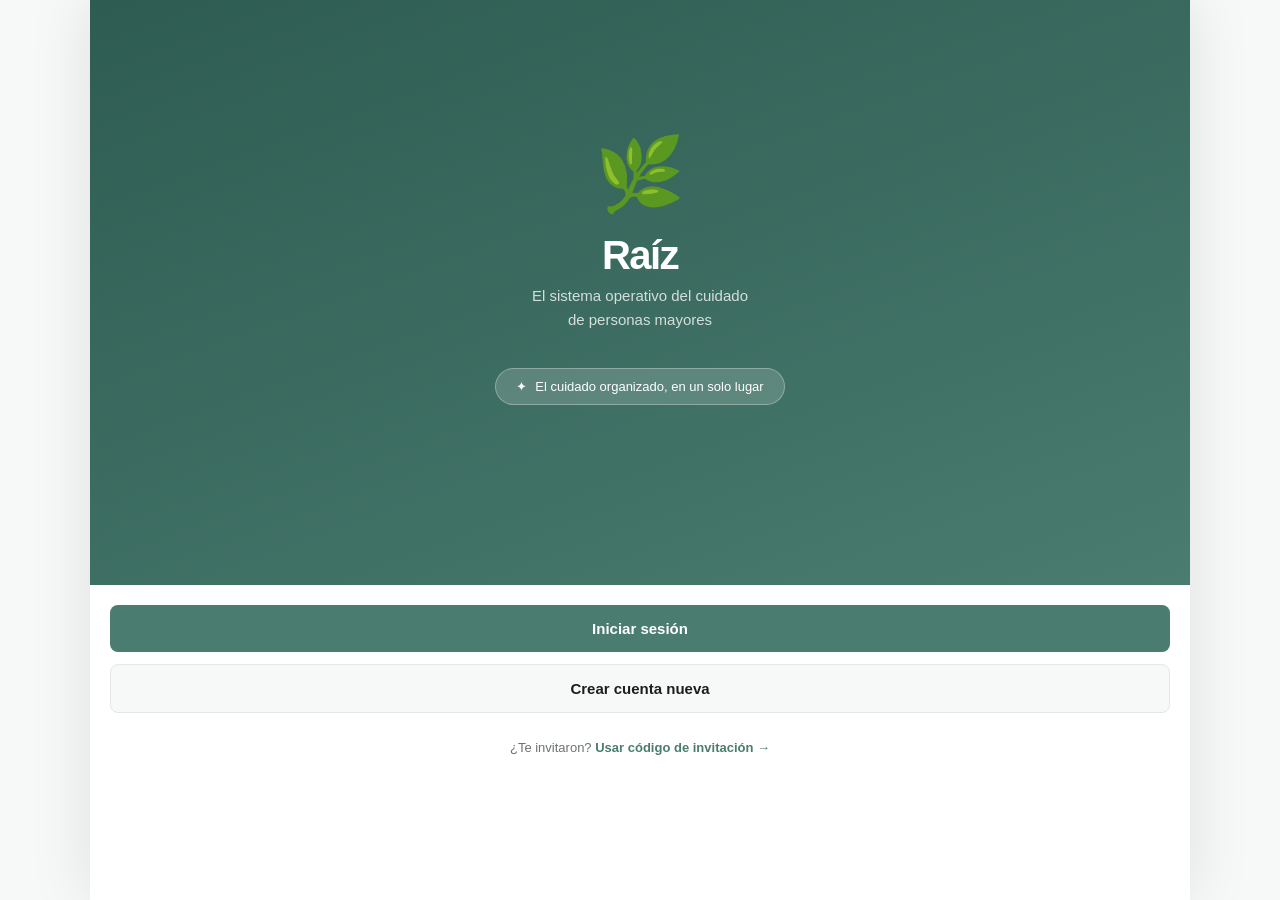
==== index.html @ 931164a5 "sacar paso intermedio inicio" ====
<!DOCTYPE html>
<html lang="es">
<head>
<meta charset="UTF-8">
<meta name="viewport" content="width=device-width, initial-scale=1, viewport-fit=cover">
<meta name="apple-mobile-web-app-capable" content="yes">
<meta name="theme-color" content="#2E5C52">
<title>Raíz · Cuidado familiar</title>
<link rel="stylesheet" href="css/styles.css">
<script type="module" src="js/firebase-config.js"></script>
</head>
<body>
<div class="app">

<!-- ════ SIDEBAR DESKTOP ════ -->
<nav class="sidebar" id="sidebar">
  <div class="sb-logo"><div class="sb-logo-ico">🌿</div><div class="sb-logo-name">Raíz</div></div>
  <div class="sb-switcher" onclick="abrirSwitcher()" id="sb-switcher" style="display:none">
    <div class="sb-sw-label">Cuidado activo</div>
    <div class="sb-sw-am">
      <div class="sb-sw-ava" id="sb-sw-ava">M</div>
      <div class="sb-sw-name" id="sb-sw-name">Marta · 74 años</div>
      <div style="font-size:12px;color:var(--sage)">⌄</div>
    </div>
  </div>
  <div class="sb-nav" id="sb-nav"></div>
  <div class="sb-foot">
    <div class="sb-user" onclick="navTo('s-perfil')">
      <div class="sb-user-ava" id="sb-ava" style="background:var(--sage)">V</div>
      <div><div class="sb-user-name" id="sb-user-name">—</div><div class="sb-user-rol" id="sb-user-rol">—</div></div>
    </div>
    <button class="sb-logout" onclick="cerrarSesion()">← Cerrar sesión</button>
  </div>
</nav>

<!-- ════ MAIN ════ -->
<div class="main">

<!-- ══════════════════════════════════════════
     MÓDULO 1 — AUTH
     ══════════════════════════════════════════ -->

<!-- Splash -->
<div class="screen active" id="s-splash">
  <!-- Layout fijo: zona verde ocupa lo disponible, botones siempre visibles abajo -->
  <div class="auth-splash" style="flex:1;min-height:0;">
    <div class="splash-logo">🌿</div>
    <div class="splash-name">Raíz</div>
    <div class="splash-tag">El sistema operativo del cuidado<br>de personas mayores</div>
    <div class="splash-pill"><span>✦</span> El cuidado organizado, en un solo lugar</div>
  </div>
  <div style="flex-shrink:0;padding:20px 20px 0;display:flex;flex-direction:column;gap:12px;background:var(--white);">
    <button class="btn btn-p" onclick="navTo('s-login')">Iniciar sesión</button>
    <button class="btn btn-s" onclick="navTo('s-registro-tipo')">Crear cuenta nueva</button>
  </div>
  <div style="flex-shrink:0;padding:12px 22px max(24px,env(safe-area-inset-bottom));text-align:center;background:var(--white);">
    <div style="font-size:13px;color:var(--ink3)">¿Te invitaron? <button style="background:none;border:none;padding:0;font:inherit;color:var(--sage);font-weight:600;cursor:pointer" onclick="navTo('s-ingresar-codigo')">Usar código de invitación →</button></div>
  </div>
</div>

<!-- Login -->
<div class="screen" id="s-login">
  <div class="auth-hdr">
    <button class="back-btn" onclick="navTo('s-splash')">‹ Volver</button>
    <div class="auth-title">Bienvenido/a de vuelta</div>
    <div class="auth-sub">Ingresa con tu email y contraseña</div>
  </div>
  <div class="scroll">
    <div style="padding:20px 22px;display:flex;flex-direction:column;gap:14px">
      <div class="field">
        <div class="flbl">Email</div>
        <input class="fin" id="login-email" type="email" placeholder="tu@email.com" inputmode="email" autocomplete="email">
        <div class="ferr" id="login-email-err">Email inválido</div>
      </div>
      <div class="field">
        <div class="flbl">Contraseña</div>
        <input class="fin" id="login-pass" type="password" placeholder="••••••••" autocomplete="current-password">
      </div>
      <div id="login-general-err" style="display:none;background:var(--red-lt);border:1px solid var(--red);border-radius:var(--rs);padding:12px 14px;font-size:13px;color:var(--red);font-weight:500;line-height:1.4;text-align:center"></div>
      <div id="login-ok" style="display:none;background:var(--sage-lt);border:1px solid var(--sage-md);border-radius:var(--rs);padding:12px 14px;font-size:13px;color:var(--sage);font-weight:600;text-align:center">✓ Sesión iniciada correctamente</div>
    </div>
    <div style="padding:0 22px 8px;display:flex;flex-direction:column;gap:10px;">
      <button class="btn btn-p" onclick="hacerLogin()"><div class="spinner" id="login-spinner"></div><span id="login-btn-txt">Iniciar sesión</span></button>
      <div style="text-align:center;font-size:13px;color:var(--ink3);padding:6px 0;">¿Primera vez? <span style="color:var(--sage);font-weight:600;cursor:pointer" onclick="navTo('s-registro-tipo')">Crear cuenta</span></div>
    </div>
    <div style="height:max(20px,env(safe-area-inset-bottom))"></div>
  </div>
</div>

<!-- Tipo de registro -->
<div class="screen" id="s-registro-tipo">
  <div class="auth-hdr">
    <button class="back-btn" onclick="navTo('s-splash')">‹ Volver</button>
    <div class="auth-title">¿Cómo quieres entrar?</div>
    <div class="auth-sub">El rol se define al registrarse y no puede cambiarse sin autorización.</div>
  </div>
  <div class="scroll" style="padding:16px 22px">
    <div class="rol-card sel" id="tipo-admin" onclick="selTipoRegistro('admin')">
      <div class="rol-ico">👩‍💼</div>
      <div style="flex:1"><div class="rol-name">Soy el administrador del cuidado</div><div class="rol-desc">Gestiono el día a día. Quiero crear una cuenta nueva para la persona que cuido.</div></div>
      <div class="rol-chk on" id="tipo-chk-admin">✓</div>
    </div>
    <div class="rol-card" id="tipo-invitado" onclick="selTipoRegistro('invitado')">
      <div class="rol-ico">👨‍👩‍👧</div>
      <div style="flex:1"><div class="rol-name">Me invitaron a un cuidado</div><div class="rol-desc">Soy familiar o cuidadora. Tengo un código de invitación.</div><div class="rol-lock">🔒 Requiere código del administrador</div></div>
      <div class="rol-chk" id="tipo-chk-invitado"></div>
    </div>
    <div class="ia" style="margin-top:8px"><div class="ia-ico">✦</div><div>El rol lo define quien invita, no quien se registra. Esto protege la privacidad y evita conflictos familiares.</div></div>
  </div>
  <div class="btns"><button class="btn btn-p" onclick="continuarRegistro()">Continuar →</button></div>
</div>

<!-- Registro admin -->
<div class="screen" id="s-registro-admin">
  <div class="auth-hdr">
    <button class="back-btn" onclick="navTo('s-registro-tipo')">‹ Volver</button>
    <div class="auth-title">Crear cuenta de administrador</div>
    <div class="auth-sub">Podrás invitar a familiares y cuidadoras después.</div>
  </div>
  <div class="scroll" style="padding:16px 22px">
    <div class="field"><div class="flbl">Tu nombre completo</div><input class="fin" id="reg-nombre" placeholder="Ej: Valentina Rodríguez" autocomplete="name"><div class="ferr" id="reg-nombre-err">Ingresa tu nombre</div></div>
    <div class="field"><div class="flbl">Email</div><input class="fin" id="reg-email" type="email" placeholder="tu@email.com" inputmode="email" autocomplete="email"><div class="ferr" id="reg-email-err">Email inválido</div></div>
    <div class="field"><div class="flbl">Contraseña</div><input class="fin" id="reg-pass" type="password" placeholder="Mínimo 6 caracteres" autocomplete="new-password" oninput="validarPass()"><div class="ferr" id="reg-pass-err">Mínimo 6 caracteres</div></div>
    <div class="field"><div class="flbl">Confirmar contraseña</div><input class="fin" id="reg-pass2" type="password" placeholder="Repite la contraseña" autocomplete="new-password" oninput="validarPass2()"><div class="ferr" id="reg-pass2-err">Las contraseñas no coinciden</div></div>
  </div>
  <div class="btns"><button class="btn btn-p" onclick="registrarAdmin()"><div class="spinner" id="reg-spinner"></div><span id="reg-btn-txt">Crear mi cuenta</span></button></div>
</div>

<!-- Ingresar código -->
<div class="screen" id="s-ingresar-codigo">
  <div class="auth-hdr">
    <button class="back-btn" onclick="navTo('s-registro-tipo')">‹ Volver</button>
    <div class="auth-title">Código de invitación</div>
    <div class="auth-sub">El administrador te envió un código de 6 dígitos.</div>
  </div>
  <div class="scroll" style="padding:20px 22px">
    <div style="text-align:center;padding:10px 0">
      <div style="font-size:13px;color:var(--ink3);margin-bottom:14px">Código de invitación</div>
      <div class="code-wrap" id="code-wrap" onclick="$('code-real').focus()">
        <div class="code-digit" id="cd0">-</div><div class="code-digit" id="cd1">-</div><div class="code-digit" id="cd2">-</div>
        <div class="code-digit" id="cd3">-</div><div class="code-digit" id="cd4">-</div><div class="code-digit" id="cd5">-</div>
      </div>
      <input class="code-input-real" id="code-real" type="text" inputmode="numeric" maxlength="6" oninput="actualizarCodigo(this.value)">
    </div>
    <div class="ferr" id="code-err" style="text-align:center;font-size:13px;padding:8px;background:var(--red-lt);border-radius:var(--rs)"></div>
    <div id="code-preview" style="display:none;background:var(--sage-lt);border:1px solid var(--sage-md);border-radius:var(--r);padding:14px;margin-top:14px">
      <div style="font-size:11px;font-weight:700;color:var(--sage);margin-bottom:6px">✦ Invitación encontrada</div>
      <div style="font-size:14px;font-weight:700;color:var(--ink)" id="preview-am">Cuidado de Marta</div>
      <div style="font-size:13px;color:var(--ink3);margin-top:3px">Tu rol: <span id="preview-rol" style="font-weight:700;color:var(--sage)"></span></div>
    </div>
    <div class="ia" style="margin-top:14px"><div class="ia-ico">✦</div><div>Si no tienes código, pídele al administrador que te invite desde el panel de gestión.</div></div>
  </div>
  <div class="btns"><button class="btn btn-p" id="codigo-btn" onclick="validarCodigo()" disabled style="opacity:.5"><div class="spinner" id="codigo-spinner"></div><span id="codigo-btn-txt">Verificar código</span></button></div>
</div>

<!-- Registro invitado -->
<div class="screen" id="s-registro-invitado">
  <div class="auth-hdr">
    <button class="back-btn" onclick="navTo('s-ingresar-codigo')">‹ Volver</button>
    <div class="auth-title">Crear tu cuenta</div>
    <div class="auth-sub" id="inv-reg-sub">Completa tus datos para acceder.</div>
  </div>
  <div class="scroll" style="padding:16px 22px">
    <div style="background:var(--surf);border:1px solid var(--line);border-radius:var(--rs);padding:12px 14px;margin-bottom:14px">
      <div style="font-size:11px;color:var(--ink3);margin-bottom:5px">Tu rol en este cuidado</div>
      <div id="inv-rol-badge" class="rol-badge-pill rb-familiar">👨 Familiar activo</div>
      <div style="font-size:11px;color:var(--ink3);margin-top:5px">Asignado por el administrador — no puede cambiarse.</div>
    </div>
    <div class="field"><div class="flbl">Tu nombre completo</div><input class="fin" id="inv-nombre" placeholder="Tu nombre" autocomplete="name"><div class="ferr" id="inv-nombre-err">Ingresa tu nombre</div></div>
    <div class="field"><div class="flbl">Email</div><input class="fin" id="inv-email" type="email" placeholder="tu@email.com" inputmode="email"><div class="ferr" id="inv-email-err">Email inválido</div></div>
    <div class="field"><div class="flbl">Contraseña</div><input class="fin" id="inv-pass" type="password" placeholder="Mínimo 6 caracteres"><div class="ferr" id="inv-pass-err">Mínimo 6 caracteres</div></div>
    <div class="field"><div class="flbl">Confirmar contraseña</div><input class="fin" id="inv-pass2" type="password" placeholder="Repite la contraseña"><div class="ferr" id="inv-pass2-err">Las contraseñas no coinciden</div></div>
  </div>
  <div class="btns"><button class="btn btn-p" onclick="registrarInvitado()"><div class="spinner" id="inv-spinner"></div><span id="inv-btn-txt">Crear mi cuenta y entrar</span></button></div>
</div>


<!-- ══════════════════════════════════════════
     MÓDULO 2 — SHELL + HOME
     ══════════════════════════════════════════ -->

<!-- Onboarding AM -->
<div class="screen" id="s-onb-am">
  <div class="onb-hero">
    <div class="oh-logo">🌿</div>
    <div class="oh-title" id="onb-am-saludo">Hola 👋</div>
    <div class="oh-sub">Cuéntanos sobre la persona que cuidas.</div>
  </div>
  <div class="scroll" style="padding:0 20px">
    <div style="height:16px"></div>
    <div class="prog"><div class="prog-track"><div class="prog-fill" style="width:33%"></div></div><div class="prog-meta"><span>Paso 1 de 3</span><span>Perfil de la persona cuidada</span></div></div>
    <div style="height:16px"></div>
    <div class="field"><div class="flbl">Nombre persona cuidada</div><input class="fin" id="onb-nombre" placeholder="Ej: Marta"></div>
    <div class="g2">
      <div class="field"><div class="flbl">Fecha de nacimiento</div><input class="fin" id="onb-fnac" type="date" placeholder="DD/MM/AAAA"></div>
      <div class="field"><div class="flbl">Relación</div><select class="fin" id="onb-relacion"><option>Mamá</option><option>Papá</option><option>Abuela</option><option>Abuelo</option><option>Otro familiar</option><option>Administrador/a del cuidado (no familiar)</option></select></div>
    </div>
    <div class="field"><div class="flbl">RUT</div><input class="fin" id="onb-rut" placeholder="Ej: 12.345.678-9" oninput="formatearRut(this)"><div class="fhint">Con puntos y guión</div></div>
    <div class="field"><div class="flbl">Tu mayor preocupación</div>
      <div class="chips" style="margin-top:6px">
        <div class="chip on" onclick="this.classList.toggle('on')">Medicamentos</div>
        <div class="chip" onclick="this.classList.toggle('on')">Alimentación</div>
        <div class="chip" onclick="this.classList.toggle('on')">Coordinación</div>
        <div class="chip" onclick="this.classList.toggle('on')">Gastos</div>
      </div>
    </div>
    <div class="ia"><div class="ia-ico">✦</div><div>Puedes agregar más personas cuidadas después desde el panel principal. Cada una tiene su propia bitácora, medicamentos y gastos.</div></div>
  </div>
  <div class="btns"><button class="btn btn-p" onclick="guardarOnbAM()">Continuar →</button></div>
</div>

<!-- Onboarding salud -->
<div class="screen" id="s-onb-salud">
  <div class="onb-hero">
    <div class="oh-logo">🏥</div>
    <div class="oh-title">Salud de <span id="onb-nombre-salud">la persona cuidada</span></div>
    <div class="oh-sub">Condiciones y equipo médico.</div>
  </div>
  <div class="scroll" style="padding:0 20px">
    <div style="height:16px"></div>
    <div class="prog"><div class="prog-track"><div class="prog-fill" style="width:66%"></div></div><div class="prog-meta"><span>Paso 2 de 3</span><span>Salud</span></div></div>
    <div style="height:16px"></div>
    <div class="field"><div class="flbl">Condiciones crónicas</div>
      <div class="chips" style="margin-top:6px">
        <div class="chip on" onclick="this.classList.toggle('on')">Hipertensión</div>
        <div class="chip on" onclick="this.classList.toggle('on')">Diabetes T2</div>
        <div class="chip" onclick="this.classList.toggle('on')">Hipotiroidismo</div>
        <div class="chip" onclick="this.classList.toggle('on')">Parkinson</div>
        <div class="chip" onclick="this.classList.toggle('on')">Demencia</div>
        <div class="chip" onclick="this.classList.toggle('on')">Osteoporosis</div>
        <div class="chip" onclick="this.classList.toggle('on')">Post-ACV</div>
        <div class="chip" onclick="this.classList.toggle('on')">Depresión</div>
      </div>
    </div>
    <div class="field"><div class="flbl">Médico de cabecera</div><input class="fin" id="onb-medico" placeholder="Ej: Dr. Hernán Muñoz"></div>

    <!-- Cuidadoras: lista dinámica 1 a N -->
    <div class="field">
      <div class="flbl">Cuidadoras del equipo</div>
      <div id="onb-cuidadoras-lista" style="display:flex;flex-direction:column;gap:8px;margin-bottom:8px">
        <!-- Se genera dinámicamente -->
      </div>
      <button onclick="onbAgregarCuidadora()" style="display:flex;align-items:center;gap:8px;background:var(--sage-lt);border:1.5px dashed var(--sage-md);border-radius:var(--rs);padding:11px 14px;font-size:13px;font-weight:600;color:var(--sage);cursor:pointer;font-family:inherit;width:100%">
        <span style="font-size:18px">＋</span> Agregar otra cuidadora
      </button>
      <div class="fhint" style="margin-top:6px">Puedes agregar una o varias. La primera es la cuidadora principal.</div>
    </div>

    <div class="ia"><div class="ia-ico">✦</div><div>La IA ajusta alertas de signos vitales según las condiciones registradas.</div></div>
  </div>
  <div class="btns">
    <button class="btn btn-p" onclick="guardarOnbSalud()">Continuar →</button>
    <button class="btn-g" onclick="navTo('s-onb-am')">← Volver</button>
  </div>
</div>

<!-- Activación -->
<div class="screen" id="s-activacion">
  <div class="act">
    <div class="act-ico">🌿</div>
    <div class="act-title">¡Todo listo!</div>
    <div class="act-sub">El cuidado de <strong id="act-nombre" style="color:#fff">esta persona</strong> ya está organizado en Raíz.</div>
    <div class="act-stats">
      <div><div class="as-n" id="act-meds">0</div><div class="as-l">Medicamentos</div></div>
      <div><div class="as-n" id="act-cond">0</div><div class="as-l">Condiciones</div></div>
      <div><div class="as-n" id="act-cuid">1</div><div class="as-l">Cuidadora</div></div>
    </div>
  </div>
  <div class="btns" style="background:var(--white)">
    <button class="btn btn-p" onclick="irAlHome()">Ir al panel →</button>
    <button class="btn btn-s" onclick="crearNuevoCuidado()">＋ Agregar otra persona cuidada</button>
  </div>
  <div style="padding:0 18px 20px">
    <div class="ia"><div class="ia-ico">✦</div><div><strong>Próximos pasos:</strong> Agrega los medicamentos en el módulo de Salud, registra la primera bitácora del día e invita a familiares desde el menú.</div></div>
  </div>
</div>

<!-- Home Admin -->
<div class="screen" id="s-home-admin">
  <div class="mob-hdr">
    <div><div class="mob-hdr-title" id="home-admin-saludo">Hola 👋</div><div class="mob-hdr-sub" id="home-admin-fecha"></div></div>
    <div><div id="home-admin-ava" onclick="navTo('s-perfil')" style="width:36px;height:36px;border-radius:50%;background:var(--sage);display:flex;align-items:center;justify-content:center;font-size:13px;font-weight:800;color:#fff;cursor:pointer"></div></div>
  </div>
  <div class="desk-hdr">
    <div><div class="dh-title" id="home-admin-saludo-d">Hola 👋</div><div class="dh-sub" id="home-admin-fecha-d"></div></div>
    <button style="background:var(--sage);color:#fff;border:none;border-radius:var(--rs);padding:10px 18px;font-size:13px;font-weight:700;cursor:pointer;font-family:inherit" onclick="navTo('s-bita-new')">+ Nueva bitácora</button>
  </div>
  <div class="scroll" id="home-admin-body"></div>
  <button class="fab" onclick="navTo('s-bita-new')">＋</button>
  <div class="tabbar">
    <div class="tab on" onclick="navTo('s-home-admin')"><div class="tab-ico">🏠</div>Inicio</div>
    <div class="tab" onclick="navTo('s-bita-list')"><div class="tab-ico">📋</div>Bitácora</div>
    <div class="tab" onclick="navTo('s-salud-hub')"><div class="tab-ico">💊</div>Salud<div class="tab-dot" id="tab-meds-dot"></div></div>
    <div class="tab" onclick="navTo('s-alim-hub')"><div class="tab-ico">🍽️</div>Alim.</div>
    <div class="tab" onclick="navTo('s-perfil')"><div class="tab-ico">⚙️</div>Perfil</div>
    <div class="tab" onclick="abrirMas()"><div class="tab-ico">⋯</div>Más</div>
  </div>
</div>

<!-- Home Familiar -->
<div class="screen" id="s-home-familiar">
  <div class="mob-hdr">
    <div><div class="mob-hdr-title" id="home-fam-saludo">Hola 👋</div><div class="mob-hdr-sub" id="home-fam-fecha"></div></div>
    <div><div id="home-fam-ava" onclick="navTo('s-perfil')" style="width:36px;height:36px;border-radius:50%;background:var(--blue);display:flex;align-items:center;justify-content:center;font-size:13px;font-weight:800;color:#fff;cursor:pointer"></div></div>
  </div>
  <div class="desk-hdr">
    <div><div class="dh-title" id="home-fam-saludo-d">Hola 👋</div><div class="dh-sub" id="home-fam-fecha-d"></div></div>
  </div>
  <div class="scroll" id="home-fam-body"></div>
  <div class="tabbar">
    <div class="tab on" onclick="irAlHome()"><div class="tab-ico">🏠</div>Inicio</div>
    <div class="tab" onclick="navTo('s-bita-new')"><div class="tab-ico">📋</div>Registrar</div>
    <div class="tab" onclick="navTo('s-agenda')"><div class="tab-ico">📅</div>Agenda</div>
    <div class="tab" onclick="navTo('s-gastos')"><div class="tab-ico">🧾</div>Gastos</div>
    <div class="tab" onclick="navTo('s-perfil')"><div class="tab-ico">⚙️</div>Perfil</div>
    <div class="tab" onclick="abrirMas()"><div class="tab-ico">⋯</div>Más</div>
  </div>
</div>

<!-- Home Observador -->
<div class="screen" id="s-home-observador">
  <div class="mob-hdr">
    <div><div class="mob-hdr-title" id="home-obs-saludo">Hola 👋</div><div class="mob-hdr-sub" id="home-obs-fecha"></div></div>
    <div><div id="home-obs-ava" onclick="navTo('s-perfil')" style="width:36px;height:36px;border-radius:50%;background:var(--purple);display:flex;align-items:center;justify-content:center;font-size:13px;font-weight:800;color:#fff;cursor:pointer"></div></div>
  </div>
  <div class="desk-hdr">
    <div><div class="dh-title" id="home-obs-saludo-d">Hola 👋</div><div class="dh-sub" id="home-obs-fecha-d"></div></div>
  </div>
  <div class="scroll" id="home-obs-body"></div>
  <div class="tabbar">
    <div class="tab on" onclick="irAlHome()"><div class="tab-ico">🏠</div>Inicio</div>
    <div class="tab" onclick="navTo('s-bita-list')"><div class="tab-ico">📋</div>Historial</div>
    <div class="tab" onclick="navTo('s-informe-hub')"><div class="tab-ico">📊</div>Informe</div>
    <div class="tab" onclick="navTo('s-perfil')"><div class="tab-ico">⚙️</div>Perfil</div>
    <div class="tab" onclick="abrirMas()"><div class="tab-ico">⋯</div>Más</div>
  </div>
</div>

<!-- Home Cuidadora -->
<div class="screen" id="s-home-cuidadora">
  <div class="mob-hdr">
    <div><div class="mob-hdr-title" id="home-cui-saludo">Hola 👋</div><div class="mob-hdr-sub" id="home-cui-fecha"></div></div>
    <div><div id="home-cui-ava" onclick="navTo('s-perfil')" style="width:36px;height:36px;border-radius:50%;background:var(--amber);display:flex;align-items:center;justify-content:center;font-size:13px;font-weight:800;color:#fff;cursor:pointer"></div></div>
  </div>
  <div class="desk-hdr">
    <div><div class="dh-title" id="home-cui-saludo-d">Hola 👋</div><div class="dh-sub" id="home-cui-fecha-d"></div></div>
    <button style="background:var(--sage);color:#fff;border:none;border-radius:var(--rs);padding:10px 18px;font-size:13px;font-weight:700;cursor:pointer;font-family:inherit" onclick="navTo('s-bita-new')">Registrar turno</button>
  </div>
  <div class="scroll" id="home-cui-body"></div>
  <div class="tabbar">
    <div class="tab on" onclick="irAlHome()"><div class="tab-ico">🏠</div>Inicio</div>
    <div class="tab" onclick="navTo('s-bita-new')"><div class="tab-ico">📋</div>Registrar</div>
    <div class="tab" onclick="navTo('s-salud-hub')"><div class="tab-ico">💊</div>Salud</div>
    <div class="tab" onclick="navTo('s-alim-hub')"><div class="tab-ico">🍽️</div>Alim.</div>
    <div class="tab" onclick="navTo('s-perfil')"><div class="tab-ico">⚙️</div>Perfil</div>
    <div class="tab" onclick="abrirMas()"><div class="tab-ico">⋯</div>Más</div>
  </div>
</div>

<!-- Perfil -->
<div class="screen" id="s-perfil">
  <div class="mob-hdr">
    <div><div class="mob-hdr-title">Perfil y ajustes</div></div>
    <div><button style="font-size:13px;color:var(--sage);font-weight:700;background:none;border:none;cursor:pointer;font-family:inherit" onclick="guardarPerfil()">Guardar</button></div>
  </div>
  <div class="desk-hdr">
    <div><div class="dh-title">Perfil y ajustes</div></div>
    <button style="background:var(--sage);color:#fff;border:none;border-radius:var(--rs);padding:10px 18px;font-size:13px;font-weight:700;cursor:pointer;font-family:inherit" onclick="guardarPerfil()">Guardar cambios</button>
  </div>
  <div class="scroll">
    <div class="pf-hero" id="perfil-hero"></div>
    <div id="perfil-am-section" style="display:none">
      <div class="slbl">Persona cuidada activa</div>
      <div style="padding:0 18px 14px;background:var(--white);border-top:1px solid var(--line);border-bottom:1px solid var(--line)">
        <div style="display:flex;flex-direction:column;gap:12px;padding-top:14px">
          <div class="field" style="margin:0"><div class="flbl">Nombre</div><input class="fin" id="pf-am-nombre" placeholder="Nombre de la persona cuidada"></div>
          <div class="g2">
            <div class="field" style="margin:0"><div class="flbl">Fecha de nacimiento</div><input class="fin" id="pf-am-fnac" type="date"></div>
            <div class="field" style="margin:0"><div class="flbl">Relación</div><select class="fin" id="pf-am-relacion"><option>Mamá</option><option>Papá</option><option>Abuela</option><option>Abuelo</option><option>Otro</option><option>Administrador/a del cuidado (no familiar)</option></select></div>
          </div>
          <div class="field" style="margin:0"><div class="flbl">RUT</div><input class="fin" id="pf-am-rut" placeholder="Ej: 12.345.678-9" oninput="formatearRut(this)"><div class="fhint">Con puntos y guión</div></div>
          <div class="field" style="margin:0"><div class="flbl">Cuidadora principal</div><input class="fin" id="pf-cuidadora" placeholder="Ej: Carmen Fuentes"></div>
          <div class="field" style="margin:0"><div class="flbl">Médico de cabecera</div><input class="fin" id="pf-medico" placeholder="Ej: Dr. Hernán Muñoz"></div>
          <div class="field" style="margin:0;margin-bottom:4px">
            <div class="flbl">Presupuesto mensual</div>
            <div style="display:flex;align-items:center;gap:8px"><span style="font-size:16px;font-weight:700;color:var(--ink3)">$</span><input class="fin" id="pf-presupuesto" type="number" inputmode="numeric" placeholder="150000" style="flex:1"></div>
          </div>
        </div>
      </div>

      <!-- Lista de todas las personas cuidadas -->
      <div class="slbl">Todas las personas cuidadas</div>
      <div id="pf-cuidados-lista" style="background:var(--white);border-top:1px solid var(--line);border-bottom:1px solid var(--line)">
        <!-- Se rellena dinámicamente -->
      </div>
      <div style="padding:12px 18px">
        <button onclick="crearNuevoCuidado()" style="display:flex;align-items:center;gap:8px;background:var(--sage-lt);border:1.5px dashed var(--sage-md);border-radius:var(--rs);padding:12px 16px;font-size:13px;font-weight:600;color:var(--sage);cursor:pointer;font-family:inherit;width:100%">
          <span style="font-size:18px">＋</span> Agregar otra persona cuidada
        </button>
      </div>
    </div>
    <div class="slbl">Cuenta</div>
    <div style="padding:0 18px 14px;display:flex;flex-direction:column;gap:8px">
      <button class="btn btn-s" onclick="irAlHome()">← Volver al panel</button>
      <button class="btn btn-danger" onclick="cerrarSesion()">Cerrar sesión</button>
    </div>
  </div>
  <div class="tabbar">
    <div class="tab" onclick="irAlHome()"><div class="tab-ico">🏠</div>Inicio</div>
    <div class="tab" onclick="navTo('s-bita-list')"><div class="tab-ico">📋</div>Bitácora</div>
    <div class="tab" onclick="navTo('s-salud-hub')"><div class="tab-ico">💊</div>Salud</div>
    <div class="tab on"><div class="tab-ico">⚙️</div>Perfil</div>
    <div class="tab" onclick="abrirMas()"><div class="tab-ico">⋯</div>Más</div>
  </div>
</div>

<!-- Pantallas placeholder (Bloque 2 y 3 las reemplazarán) -->
<div class="screen" id="s-bita-list">
  <!-- Header mobile -->
  <div class="mob-hdr">
    <div>
      <div class="mob-hdr-title">Bitácora</div>
      <div class="mob-hdr-sub" id="bita-list-sub">Historial de registros</div>
    </div>
    <div id="bita-list-hdr-action"></div>
  </div>
  <!-- Header desktop -->
  <div class="desk-hdr">
    <div>
      <div class="dh-title">Bitácora</div>
      <div class="dh-sub" id="bita-list-sub-d">Historial de registros</div>
    </div>
    <div id="bita-list-hdr-action-d"></div>
  </div>

  <!-- Filtros -->
  <div class="filter-bar">
    <div class="fpill on" onclick="setFiltro('todos',this)">Todos</div>
    <div class="fpill" onclick="setFiltro('hoy',this)">Hoy</div>
    <div class="fpill" onclick="setFiltro('semana',this)">Esta semana</div>
    <div class="fpill" onclick="setFiltro('mes',this)">Este mes</div>
  </div>

  <!-- Aviso solo lectura para familiar/observador -->
  <div id="bita-obs-notice" style="display:none">
    <div class="obs-notice">
      <span style="font-size:14px;flex-shrink:0">👁</span>
      <div id="bita-obs-txt">Solo puedes ver los registros. El administrador o la cuidadora crean los registros.</div>
    </div>
  </div>

  <!-- Lista de bitácoras -->
  <div class="scroll" id="bita-list-body">
    <div class="empty">
      <div class="empty-ico">📋</div>
      <div class="empty-title">Cargando...</div>
    </div>
  </div>

  <!-- FAB solo para Admin y Cuidadora -->
  <button class="fab" id="bita-fab" onclick="navTo('s-bita-new')" title="Nuevo registro">＋</button>

  <div class="tabbar">
    <div class="tab" onclick="irAlHome()"><div class="tab-ico">🏠</div>Inicio</div>
    <div class="tab on" data-screen="s-bita-list"><div class="tab-ico">📋</div>Bitácora</div>
    <div class="tab" onclick="navTo('s-salud-hub')"><div class="tab-ico">💊</div>Salud</div>
    <div class="tab" onclick="navTo('s-gastos')"><div class="tab-ico">🧾</div>Gastos</div>
    <div class="tab" onclick="navTo('s-perfil')"><div class="tab-ico">⚙️</div>Perfil</div>
    <div class="tab" onclick="abrirMas()"><div class="tab-ico">⋯</div>Más</div>
  </div>
</div>
<div class="screen" id="s-bita-new">
  <div class="mob-hdr">
    <div>
      <button class="back-btn" onclick="navTo('s-bita-list')">‹ Bitácora</button>
      <div class="mob-hdr-title" style="margin-top:4px" id="new-titulo">Nuevo registro</div>
      <div class="mob-hdr-sub" id="new-fecha-display"></div>
    </div>
    <div style="font-size:12px;color:var(--ink3)" id="new-hora-display"></div>
  </div>
  <div class="desk-hdr">
    <div>
      <div class="dh-title" id="new-titulo-d">Nuevo registro</div>
      <div class="dh-sub" id="new-fecha-display-d"></div>
    </div>
    <button class="back-btn" onclick="navTo('s-bita-list')">‹ Volver a Bitácora</button>
  </div>

  <div class="scroll">

    <!-- Quien registra: siempre según la sesión activa, no es seleccionable -->
    <div class="slbl">Quien registra</div>
    <div style="padding:0 18px 14px;font-size:14px;color:var(--ink2);font-weight:600" id="quien-display"></div>

    <!-- Signos vitales -->
    <div class="slbl">Signos vitales</div>
    <div style="background:var(--white);border-top:1px solid var(--line);border-bottom:1px solid var(--line)">
      <div class="vital-row">
        <div class="vital-ico">❤️</div>
        <div class="vital-lbl">Presión arterial</div>
        <input class="vital-inp" id="v-presion" placeholder="128/78"
               oninput="validarPresion(this)" onblur="validarPresion(this)">
        <div class="vital-unit">mmHg</div>
      </div>
      <div id="presion-msg" style="padding:0 18px 6px;display:none"><span class="fwarn show">⚠ Verifica el valor — formato esperado: 120/80</span></div>
      <div class="vital-row">
        <div class="vital-ico">🌡️</div>
        <div class="vital-lbl">Temperatura</div>
        <input class="vital-inp" id="v-temp" placeholder="36.5" type="number" step="0.1" inputmode="decimal"
               oninput="validarTemp(this)" onblur="validarTemp(this)">
        <div class="vital-unit">°C</div>
      </div>
      <div id="temp-msg" style="padding:0 18px 6px;display:none"><span class="fwarn show" id="temp-warn-txt"></span></div>
      <div class="vital-row" style="border:none">
        <div class="vital-ico">🫁</div>
        <div class="vital-lbl">Saturación O₂</div>
        <input class="vital-inp" id="v-sato" placeholder="96" type="number" inputmode="numeric"
               oninput="validarSato(this)" onblur="validarSato(this)">
        <div class="vital-unit">%</div>
      </div>
      <div id="sato-msg" style="padding:0 18px 6px;display:none"><span class="fwarn show" id="sato-warn-txt"></span></div>
    </div>

    <!-- Alimentación -->
    <div class="slbl">Alimentación del día</div>
    <div style="background:var(--white);border-top:1px solid var(--line);border-bottom:1px solid var(--line)">
      <div class="porcion-row">
        <div class="porcion-lbl">☀️ Desayuno</div>
        <div class="porcion-btns" id="pbs-desayuno">
          <button class="pb todo" onclick="selPorcion('desayuno','Todo',this)">Todo ✓</button>
          <button class="pb" onclick="selPorcion('desayuno','Mitad',this)">La mitad</button>
          <button class="pb" onclick="selPorcion('desayuno','Nada',this)">No comió</button>
        </div>
      </div>
      <div class="porcion-row">
        <div class="porcion-lbl">🌤 Almuerzo</div>
        <div class="porcion-btns" id="pbs-almuerzo">
          <button class="pb todo" onclick="selPorcion('almuerzo','Todo',this)">Todo ✓</button>
          <button class="pb" onclick="selPorcion('almuerzo','Mitad',this)">La mitad</button>
          <button class="pb" onclick="selPorcion('almuerzo','Nada',this)">No comió</button>
        </div>
      </div>
      <div class="porcion-row" style="border:none">
        <div class="porcion-lbl">🌙 Cena</div>
        <div class="porcion-btns" id="pbs-cena">
          <button class="pb" onclick="selPorcion('cena','Todo',this)">Todo ✓</button>
          <button class="pb" onclick="selPorcion('cena','Mitad',this)">La mitad</button>
          <button class="pb" onclick="selPorcion('cena','Nada',this)">No comió</button>
        </div>
      </div>
    </div>

    <!-- Checklist -->
    <div class="slbl">Otros controles</div>
    <div style="background:var(--white);border-top:1px solid var(--line);border-bottom:1px solid var(--line)">
      <div class="chk-item" onclick="togChk('bano')">
        <div class="chkbox" id="cb-bano"></div>
        <div class="chk-lbl" id="cl-bano">Fue al baño (deposición)</div>
      </div>
      <div class="chk-item" onclick="togChk('hidra')">
        <div class="chkbox" id="cb-hidra"></div>
        <div class="chk-lbl" id="cl-hidra">Buena hidratación (~1.5L agua)</div>
      </div>
      <div class="chk-item" onclick="togChk('activ')">
        <div class="chkbox" id="cb-activ"></div>
        <div class="chk-lbl" id="cl-activ">Realizó actividad física o kinesiología</div>
      </div>
      <div class="chk-item" style="border:none" onclick="togChk('visita')">
        <div class="chkbox" id="cb-visita"></div>
        <div class="chk-lbl" id="cl-visita">Recibió visita médica o familiar</div>
      </div>
    </div>

    <!-- Estado de ánimo -->
    <div class="slbl">Estado de ánimo</div>
    <div style="padding:0 18px 14px">
      <div class="animo-btns" id="animo-btns">
        <button class="ab on" onclick="selAnimo('Muy bien 😊',this)">Muy bien 😊</button>
        <button class="ab" onclick="selAnimo('Bien 🙂',this)">Bien 🙂</button>
        <button class="ab" onclick="selAnimo('Regular 😐',this)">Regular 😐</button>
        <button class="ab" onclick="selAnimo('Mal 😔',this)">Mal 😔</button>
      </div>
    </div>

    <!-- Nota libre -->
    <div class="slbl">Nota del día</div>
    <div style="padding:0 18px 14px">
      <textarea class="note-area" id="nota-libre"
        placeholder="¿Qué pasó hoy? Cualquier novedad, visita, cambio en el estado, conversación relevante..."></textarea>
      <div class="ia" style="margin-top:8px"><div class="ia-ico">✦</div><div>La IA usa esta nota para generar el resumen diario que se envía a la familia.</div></div>
    </div>

    <div style="height:16px"></div>
  </div>

  <div class="btns">
    <button class="btn btn-p" id="btn-guardar" onclick="guardarBitacora()">Guardar registro ✓</button>
    <button class="btn-g" onclick="navTo('s-bita-list')">Cancelar</button>
  </div>
</div>
<div class="screen" id="s-salud-hub">
  <div class="mob-hdr">
    <div>
      <div class="mob-hdr-title">Salud</div>
      <div class="mob-hdr-sub" id="salud-sub">Marta · 74 años</div>
    </div>
    <div id="salud-hdr-action"></div>
  </div>
  <div class="desk-hdr">
    <div><div class="dh-title">Salud</div><div class="dh-sub" id="salud-sub-d">Marta · 74 años</div></div>
    <div id="salud-hdr-action-d"></div>
  </div>

  <!-- Tabs del hub -->
  <div class="tab-hub" id="tab-hub">
    <div class="th on" onclick="setTab('meds',this)">💊 Medicamentos</div>
    <div class="th" onclick="setTab('ficha',this)">📋 Ficha clínica</div>
    <div class="th" onclick="setTab('docs',this)">📄 Documentos</div>
    <div class="th" onclick="setTab('historial',this)">📅 Historial</div>
  </div>

  <!-- Contenido del tab activo -->
  <div class="scroll" id="salud-content">
    <!-- Se rellena según el tab seleccionado -->
  </div>

  <!-- FAB contextual según tab -->
  <button class="fab" id="salud-fab" onclick="fabAction()" title="Agregar">＋</button>

  <div class="tabbar">
    <div class="tab" onclick="irAlHome()"><div class="tab-ico">🏠</div>Inicio</div>
    <div class="tab" onclick="navTo('s-bita-list')"><div class="tab-ico">📋</div>Bitácora</div>
    <div class="tab on"><div class="tab-ico">💊</div>Salud<div class="tab-dot" id="tab-salud-dot"></div></div>
    <div class="tab" onclick="navTo('s-gastos')"><div class="tab-ico">🧾</div>Gastos</div>
    <div class="tab" onclick="navTo('s-perfil')"><div class="tab-ico">⚙️</div>Perfil</div>
    <div class="tab" onclick="abrirMas()"><div class="tab-ico">⋯</div>Más</div>
  </div>
</div>
<div class="screen" id="s-gastos">
  <div class="mob-hdr">
    <div>
      <div class="mob-hdr-title">Gastos</div>
      <div class="mob-hdr-sub" id="gastos-sub">Registro mensual del cuidado</div>
    </div>
    <div id="gastos-hdr-action"></div>
  </div>
  <div class="desk-hdr">
    <div><div class="dh-title">Gastos</div><div class="dh-sub" id="gastos-sub-d">Registro mensual del cuidado</div></div>
    <div id="gastos-hdr-action-d"></div>
  </div>

  <div class="tab-hub">
    <div class="th on" onclick="setTabGastos('registro',this)">📝 Registro</div>
    <div class="th"    onclick="setTabGastos('presupuesto',this)">📊 Presupuesto</div>
    <div class="th"    onclick="setTabGastos('rendicion',this)">📋 Rendición</div>
  </div>

  <div class="scroll" id="gastos-content"></div>
  <button class="fab" id="gastos-fab" onclick="fabActionGastos()" style="display:none">＋</button>

  <div class="tabbar">
    <div class="tab" onclick="irAlHome()"><div class="tab-ico">🏠</div>Inicio</div>
    <div class="tab" onclick="navTo('s-bita-list')"><div class="tab-ico">📋</div>Bitácora</div>
    <div class="tab" onclick="navTo('s-salud-hub')"><div class="tab-ico">💊</div>Salud</div>
    <div class="tab on"><div class="tab-ico">🧾</div>Gastos</div>
    <div class="tab" onclick="navTo('s-perfil')"><div class="tab-ico">⚙️</div>Perfil</div>
    <div class="tab" onclick="abrirMas()"><div class="tab-ico">⋯</div>Más</div>
  </div>
</div>
<div class="screen" id="s-agenda">
  <div class="mob-hdr">
    <div>
      <div class="mob-hdr-title">Agenda</div>
      <div class="mob-hdr-sub" id="agenda-sub">Citas y eventos del cuidado</div>
    </div>
    <div id="agenda-hdr-action"></div>
  </div>
  <div class="desk-hdr">
    <div><div class="dh-title">Agenda</div><div class="dh-sub" id="agenda-sub-d">Citas y eventos del cuidado</div></div>
    <div id="agenda-hdr-action-d"></div>
  </div>

  <!-- Todo el contenido (calendario + eventos) es una sola columna scrolleable -->
  <div class="scroll">
    <!-- Navegación del mes -->
    <div class="cal-nav" id="cal-nav">
      <button class="cal-arrow" onclick="cambiarMes(-1)">‹</button>
      <div class="cal-mes" id="cal-mes-label">Junio 2025</div>
      <button class="cal-arrow" onclick="cambiarMes(1)">›</button>
    </div>

    <!-- Grid del mes -->
    <div class="cal-grid" id="cal-grid"></div>

    <!-- Línea divisoria -->
    <div style="height:1px;background:var(--line)"></div>

    <!-- Header del día seleccionado -->
    <div class="dia-sel-header" id="dia-sel-header">
      <div class="dsh-txt" id="dia-sel-txt">Selecciona un día</div>
      <button class="dsh-action" id="dia-sel-btn" onclick="abrirSheetEvento()" style="display:none">+ Agregar</button>
    </div>

    <!-- Alertas de próximas citas -->
    <div id="alertas-wrap"></div>

    <!-- Eventos del día o próximos -->
    <div id="eventos-body">
      <div class="empty" style="padding:28px">
        <div class="empty-ico" style="font-size:36px">📅</div>
        <div class="empty-txt">Selecciona un día en el calendario para ver sus eventos</div>
      </div>
    </div>
    <div style="height:80px"></div>
  </div>

  <button class="fab" id="agenda-fab" onclick="abrirSheetEvento()" title="Nuevo evento">＋</button>

  <div class="tabbar">
    <div class="tab" onclick="irAlHome()"><div class="tab-ico">🏠</div>Inicio</div>
    <div class="tab" onclick="navTo('s-bita-list')"><div class="tab-ico">📋</div>Bitácora</div>
    <div class="tab" onclick="navTo('s-salud-hub')"><div class="tab-ico">💊</div>Salud</div>
    <div class="tab on"><div class="tab-ico">📅</div>Agenda</div>
    <div class="tab" onclick="navTo('s-perfil')"><div class="tab-ico">⚙️</div>Perfil</div>
    <div class="tab" onclick="abrirMas()"><div class="tab-ico">⋯</div>Más</div>
  </div>
</div>
<div class="screen" id="s-invitaciones">
  <div class="mob-hdr">
    <div>
      <div class="mob-hdr-title">Invitar personas</div>
      <div class="mob-hdr-sub" id="inv-sub">Gestiona quién tiene acceso</div>
    </div>
    <button class="hdr-action" id="inv-hdr-btn" onclick="abrirSheetInvitacion()">+ Invitar</button>
  </div>
  <div class="desk-hdr">
    <div><div class="dh-title">Invitar personas</div><div class="dh-sub" id="inv-sub-d">Gestiona el acceso al cuidado</div></div>
    <button style="background:var(--sage);color:#fff;border:none;border-radius:var(--rs);padding:10px 18px;font-size:13px;font-weight:700;cursor:pointer;font-family:inherit" onclick="abrirSheetInvitacion()">+ Invitar persona</button>
  </div>

  <div class="scroll">
    <!-- Sección: Personas con acceso activo -->
    <div class="slbl" style="margin-top:14px">Personas con acceso</div>
    <div id="inv-accesos-lista"></div>

    <!-- Sección: Invitaciones pendientes -->
    <div class="slbl" id="inv-pendientes-label">Invitaciones pendientes</div>
    <div id="inv-pendientes-lista"></div>

    <!-- Info sobre roles -->
    <div class="ia" style="margin:14px 16px">
      <div class="ia-ico">💡</div>
      <div>
        <div style="font-weight:700;margin-bottom:4px">Tipos de acceso</div>
        <div style="margin-bottom:3px"><strong>Familiar activo</strong> — Ve todo y puede registrar bitácoras y gastos</div>
        <div style="margin-bottom:3px"><strong>Cuidadora</strong> — Registra turnos y confirma medicamentos</div>
        <div><strong>Observador</strong> — Solo lectura del estado general, sin poder editar</div>
      </div>
    </div>
    <div style="height:80px"></div>
  </div>

  <div class="tabbar">
    <div class="tab" onclick="irAlHome()"><div class="tab-ico">🏠</div>Inicio</div>
    <div class="tab" onclick="navTo('s-bita-list')"><div class="tab-ico">📋</div>Bitácora</div>
    <div class="tab" onclick="navTo('s-salud-hub')"><div class="tab-ico">💊</div>Salud</div>
    <div class="tab on"><div class="tab-ico">👥</div>Personas</div>
    <div class="tab" onclick="navTo('s-perfil')"><div class="tab-ico">⚙️</div>Perfil</div>
    <div class="tab" onclick="abrirMas()"><div class="tab-ico">⋯</div>Más</div>
  </div>
</div>

<div class="screen" id="s-ocr-receta">
  <div class="mob-hdr">
    <div>
      <button class="back-btn" onclick="navTo('s-salud-hub')">‹ Salud</button>
      <div class="mob-hdr-title" style="margin-top:4px">Cargar receta médica</div>
      <div class="mob-hdr-sub">La IA detecta los medicamentos automáticamente</div>
    </div>
  </div>
  <div class="desk-hdr">
    <div><div class="dh-title">Cargar receta médica</div><div class="dh-sub">La IA detecta los medicamentos automáticamente</div></div>
    <button class="back-btn" onclick="navTo('s-salud-hub')">‹ Volver</button>
  </div>

  <div class="scroll" style="padding:14px 18px">
    <div class="ia" style="margin-bottom:14px"><div class="ia-ico">✦</div><div>Fotografía la receta de tu médico — manuscrita o impresa. La IA extrae los medicamentos, dosis y frecuencia. Tú confirmas antes de agregar.</div></div>

    <!-- Zona de carga de imagen -->
    <div id="ocr-zona" class="ocr-zone" onclick="document.getElementById('ocr-file-input').click()">
      <div class="ocr-ico">📷</div>
      <div class="ocr-lbl">Tocar para fotografiar o subir imagen</div>
      <div class="ocr-sub">JPG, PNG · La receta puede ser manuscrita o impresa</div>
    </div>
    <input type="file" id="ocr-file-input" accept="image/*,application/pdf" style="display:none" onchange="procesarRecetaOCR(this)">

    <!-- Preview de imagen -->
    <div class="ocr-preview" id="ocr-preview" style="display:none">
      <img id="ocr-img" src="" alt="Receta cargada">
    </div>

    <!-- Spinner de procesamiento -->
    <div class="spinner-wrap" id="ocr-spinner" style="display:none">
      <div class="spinner"></div>
      <div>La IA está leyendo la receta...</div>
    </div>

    <!-- Resultado OCR -->
    <div id="ocr-resultado" style="display:none">
      <div class="ocr-result" id="ocr-meds-lista"></div>
      <div style="display:flex;gap:10px;margin-top:12px">
        <button class="btn btn-p" style="flex:2" onclick="agregarMedsOCR()">Agregar medicamentos seleccionados ✓</button>
        <button class="btn btn-s" style="flex:1" onclick="resetOCR()">Nueva foto</button>
      </div>
    </div>

    <!-- Cómo funciona -->
    <div id="ocr-info" style="margin-top:16px">
      <div class="slbl" style="padding:0 0 8px">¿Cómo funciona?</div>
      <div style="background:var(--surf);border-radius:var(--rs);padding:14px;display:flex;flex-direction:column;gap:10px">
        <div style="display:flex;gap:10px;font-size:13px;color:var(--ink2)"><span style="font-size:16px">📷</span><span>Fotografías la receta de tu médico</span></div>
        <div style="display:flex;gap:10px;font-size:13px;color:var(--ink2)"><span style="font-size:16px">✦</span><span>La IA lee el nombre del medicamento, dosis y frecuencia</span></div>
        <div style="display:flex;gap:10px;font-size:13px;color:var(--ink2)"><span style="font-size:16px">✓</span><span>Tú revisas y confirmas antes de agregar a la lista</span></div>
        <div style="display:flex;gap:10px;font-size:13px;color:var(--ink2)"><span style="font-size:16px">💊</span><span>Los meds quedan disponibles para el checklist diario</span></div>
      </div>
    </div>
  </div>
</div>
<div class="screen" id="s-ficha-editar">
  <div class="mob-hdr">
    <div>
      <button class="back-btn" onclick="navTo('s-salud-hub')">‹ Salud</button>
      <div class="mob-hdr-title" style="margin-top:4px">Editar ficha clínica</div>
    </div>
    <button class="hdr-action" onclick="guardarFicha()">Guardar</button>
  </div>
  <div class="desk-hdr">
    <div><div class="dh-title">Editar ficha clínica</div></div>
    <div style="display:flex;gap:10px">
      <button class="back-btn" onclick="navTo('s-salud-hub')">‹ Volver</button>
      <button style="background:var(--sage);color:#fff;border:none;border-radius:var(--rs);padding:10px 18px;font-size:13px;font-weight:700;cursor:pointer;font-family:inherit" onclick="guardarFicha()">Guardar cambios</button>
    </div>
  </div>

  <div class="scroll" style="padding:0 18px">
    <div style="height:14px"></div>
    <div class="field">
      <div class="flbl">Médico de cabecera</div>
      <input class="fin" id="ficha-medico" placeholder="Ej: Dr. Hernán Muñoz">
    </div>
    <div class="field">
      <div class="flbl">Especialidades / otros médicos</div>
      <input class="fin" id="ficha-especialistas" placeholder="Ej: Dr. Alvarado (Neurología), Dra. Vega (Cardiología)">
    </div>
    <div class="slbl" style="padding:8px 0 8px">Condiciones crónicas</div>
    <div class="chips" id="ficha-condiciones-chips" style="margin-bottom:14px">
      <div class="chip" onclick="this.classList.toggle('on')">Hipertensión</div>
      <div class="chip" onclick="this.classList.toggle('on')">Diabetes T2</div>
      <div class="chip" onclick="this.classList.toggle('on')">Hipotiroidismo</div>
      <div class="chip" onclick="this.classList.toggle('on')">Parkinson</div>
      <div class="chip" onclick="this.classList.toggle('on')">Demencia</div>
      <div class="chip" onclick="this.classList.toggle('on')">Osteoporosis</div>
      <div class="chip" onclick="this.classList.toggle('on')">Post-ACV</div>
      <div class="chip" onclick="this.classList.toggle('on')">EPOC</div>
      <div class="chip" onclick="this.classList.toggle('on')">Depresión</div>
      <div class="chip" onclick="this.classList.toggle('on')">Insuficiencia cardíaca</div>
    </div>
    <div class="field">
      <div class="flbl">Alergias (separadas por coma)</div>
      <input class="fin" id="ficha-alergias" placeholder="Ej: Mariscos, penicilina">
    </div>
    <div class="field">
      <div class="flbl">Restricciones alimentarias (separadas por coma)</div>
      <input class="fin" id="ficha-restricciones" placeholder="Ej: Sin sal, sin azúcar, alimentos blandos">
    </div>
    <div class="field">
      <div class="flbl">Grupo sanguíneo</div>
      <select class="fin" id="ficha-sangre">
        <option value="">No especificado</option>
        <option>A+</option><option>A-</option><option>B+</option><option>B-</option>
        <option>AB+</option><option>AB-</option><option>O+</option><option>O-</option>
      </select>
    </div>
    <div class="field">
      <div class="flbl">Notas médicas adicionales</div>
      <textarea class="fin" id="ficha-notas" style="min-height:80px;resize:none" placeholder="Observaciones generales del médico, instrucciones especiales..."></textarea>
    </div>
    <div style="height:16px"></div>
  </div>
</div>
<div class="screen" id="s-alim-hub">
  <div class="mob-hdr">
    <div>
      <div class="mob-hdr-title">Alimentación</div>
      <div class="mob-hdr-sub" id="alim-sub">Plan y registro diario</div>
    </div>
    <div id="alim-hdr-action"></div>
  </div>
  <div class="desk-hdr">
    <div><div class="dh-title">Alimentación</div><div class="dh-sub" id="alim-sub-d">Plan y registro diario</div></div>
    <div id="alim-hdr-action-d"></div>
  </div>

  <div class="tab-hub">
    <div class="th on"  onclick="setTabAlim('plan',this)">📅 Plan semanal</div>
    <div class="th"     onclick="setTabAlim('restricciones',this)">🚫 Restricciones</div>
    <div class="th"     onclick="setTabAlim('diario',this)">📝 Registro del día</div>
    <div class="th"     onclick="setTabAlim('compras',this)">🛒 Lista de compras</div>
  </div>

  <div class="scroll" id="alim-content"></div>
  <button class="fab" id="alim-fab" onclick="fabActionAlim()" style="display:none">＋</button>

  <div class="tabbar">
    <div class="tab" onclick="irAlHome()"><div class="tab-ico">🏠</div>Inicio</div>
    <div class="tab" onclick="navTo('s-bita-list')"><div class="tab-ico">📋</div>Bitácora</div>
    <div class="tab" onclick="navTo('s-salud-hub')"><div class="tab-ico">💊</div>Salud</div>
    <div class="tab on"><div class="tab-ico">🍽️</div>Comida</div>
    <div class="tab" onclick="navTo('s-perfil')"><div class="tab-ico">⚙️</div>Perfil</div>
    <div class="tab" onclick="abrirMas()"><div class="tab-ico">⋯</div>Más</div>
  </div>
</div>

<div class="screen" id="s-bita-detalle">
  <div class="mob-hdr">
    <div>
      <button class="back-btn" onclick="navTo('s-bita-list')">‹ Bitácora</button>
      <div class="mob-hdr-title" style="margin-top:4px" id="detalle-titulo">Registro del día</div>
      <div class="mob-hdr-sub" id="detalle-sub"></div>
    </div>
    <div id="detalle-acciones-hdr"></div>
  </div>
  <div class="desk-hdr">
    <div>
      <div class="dh-title" id="detalle-titulo-d">Registro del día</div>
      <div class="dh-sub" id="detalle-sub-d"></div>
    </div>
    <button class="back-btn" onclick="navTo('s-bita-list')">‹ Volver</button>
  </div>

  <div class="scroll" id="detalle-body">
    <!-- Se rellena dinámicamente -->
  </div>

  <div class="btns" id="detalle-btns-wrap">
    <!-- Se rellena según rol -->
  </div>
</div>

<div class="screen" id="s-resumen-ia">
  <div class="mob-hdr">
    <div>
      <button class="back-btn" onclick="navTo('s-bita-list')">‹ Bitácora</button>
      <div class="mob-hdr-title" style="margin-top:4px">Resumen del día</div>
      <div class="mob-hdr-sub" id="resumen-fecha-display"></div>
    </div>
    <div style="font-size:12px;color:var(--ink3)" id="resumen-hora-display"></div>
  </div>
  <div class="desk-hdr">
    <div>
      <div class="dh-title">Resumen generado por IA</div>
      <div class="dh-sub" id="resumen-fecha-display-d"></div>
    </div>
    <button class="back-btn" onclick="navTo('s-bita-list')">‹ Bitácora</button>
  </div>

  <div class="scroll">
    <div style="padding:14px 16px 0">
      <div class="ia"><div class="ia-ico">✦</div><div><strong>Generado automáticamente</strong> con los datos que registraste. Puedes enviarlo tal como está o adaptarlo antes.</div></div>
    </div>

    <!-- Box de resumen IA -->
    <div class="resumen-ia-box">
      <div class="ria-header"><span>✦</span> Raíz · Resumen del día</div>
      <div class="ria-text" id="ria-texto">Generando...</div>
      <div class="ria-actions">
        <button class="ria-btn ria-btn-wa" onclick="enviarWhatsApp()">💬 Enviar por WhatsApp</button>
        <button class="ria-btn ria-btn-copy" onclick="copiarResumen()">📋 Copiar texto</button>
      </div>
    </div>

    <!-- Datos registrados en este registro -->
    <div class="slbl">Datos del registro guardado</div>
    <div class="reg-tabla" id="resumen-datos-tabla">
      <!-- Se rellena dinámicamente -->
    </div>

    <div style="height:20px"></div>
  </div>

  <div class="btns">
    <button class="btn btn-s" onclick="irAlHome()">Ir al inicio</button>
  </div>

  <div class="tabbar">
    <div class="tab" onclick="irAlHome()"><div class="tab-ico">🏠</div>Inicio</div>
    <div class="tab on"><div class="tab-ico">📋</div>Bitácora</div>
    <div class="tab" onclick="navTo('s-salud-hub')"><div class="tab-ico">💊</div>Salud</div>
    <div class="tab" onclick="navTo('s-gastos')"><div class="tab-ico">🧾</div>Gastos</div>
    <div class="tab" onclick="navTo('s-perfil')"><div class="tab-ico">⚙️</div>Perfil</div>
    <div class="tab" onclick="abrirMas()"><div class="tab-ico">⋯</div>Más</div>
  </div>
</div>

<!-- M6 — EQUIPO -->

<div class="screen" id="s-equipo-hub">
  <div class="mob-hdr">
    <div>
      <div class="mob-hdr-title">Equipo de cuidado</div>
      <div class="mob-hdr-sub" id="equipo-sub">Personas que la cuidan</div>
    </div>
    <div id="equipo-hdr-action"></div>
  </div>
  <div class="desk-hdr">
    <div><div class="dh-title">Equipo de cuidado</div><div class="dh-sub" id="equipo-sub-d">Personas que la cuidan</div></div>
    <div id="equipo-hdr-action-d"></div>
  </div>

  <div class="tab-hub">
    <div class="th on"  onclick="setTabEquip('cuidadoras',this)">🧑‍⚕️ Cuidadoras</div>
    <div class="th"     onclick="setTabEquip('especialistas',this)">👨‍⚕️ Especialistas</div>
    <div class="th"     onclick="setTabEquip('turnos',this)">📅 Calendario de turnos</div>
  </div>

  <div class="scroll" id="equipo-content"></div>
  <button class="fab" id="equipo-fab" onclick="fabActionEquip()" style="display:none">＋</button>

  <div class="tabbar">
    <div class="tab" onclick="irAlHome()"><div class="tab-ico">🏠</div>Inicio</div>
    <div class="tab" onclick="navTo('s-bita-list')"><div class="tab-ico">📋</div>Bitácora</div>
    <div class="tab" onclick="navTo('s-salud-hub')"><div class="tab-ico">💊</div>Salud</div>
    <div class="tab on"><div class="tab-ico">👥</div>Equipo</div>
    <div class="tab" onclick="navTo('s-perfil')"><div class="tab-ico">⚙️</div>Perfil</div>
    <div class="tab" onclick="abrirMas()"><div class="tab-ico">⋯</div>Más</div>
  </div>
</div>

<!-- M8 — HOGAR -->

<div class="screen" id="s-hogar-hub">
  <div class="mob-hdr">
    <div>
      <div class="mob-hdr-title">Hogar e insumos</div>
      <div class="mob-hdr-sub" id="hogar-sub">Stock y proveedores del cuidado</div>
    </div>
    <div id="hogar-hdr-action"></div>
  </div>
  <div class="desk-hdr">
    <div><div class="dh-title">Hogar e insumos</div><div class="dh-sub" id="hogar-sub-d">Stock y proveedores</div></div>
    <div id="hogar-hdr-action-d"></div>
  </div>

  <div class="tab-hub">
    <div class="th on"  onclick="setTabHogar('insumos',this)">📦 Insumos y stock</div>
    <div class="th"     onclick="setTabHogar('proveedores',this)">📋 Proveedores</div>
  </div>

  <div class="scroll" id="hogar-content"></div>
  <button class="fab" id="hogar-fab" onclick="fabActionHogar()" style="display:none">＋</button>

  <div class="tabbar">
    <div class="tab" onclick="irAlHome()"><div class="tab-ico">🏠</div>Inicio</div>
    <div class="tab" onclick="navTo('s-bita-list')"><div class="tab-ico">📋</div>Bitácora</div>
    <div class="tab" onclick="navTo('s-salud-hub')"><div class="tab-ico">💊</div>Salud</div>
    <div class="tab on"><div class="tab-ico">🏠</div>Hogar</div>
    <div class="tab" onclick="navTo('s-perfil')"><div class="tab-ico">⚙️</div>Perfil</div>
    <div class="tab" onclick="abrirMas()"><div class="tab-ico">⋯</div>Más</div>
  </div>
</div>

<!-- M10 — INFORME -->

<div class="screen" id="s-informe-hub">
  <div class="mob-hdr">
    <div>
      <div class="mob-hdr-title">Informe mensual</div>
      <div class="mob-hdr-sub" id="inf-sub">Generado por IA con todos los datos del mes</div>
    </div>
  </div>
  <div class="desk-hdr">
    <div><div class="dh-title">Informe mensual</div><div class="dh-sub" id="inf-sub-d">Generado por IA con todos los datos del mes</div></div>
    <button id="desk-gen-btn" style="background:var(--sage);color:#fff;border:none;border-radius:var(--rs);padding:10px 18px;font-size:13px;font-weight:700;cursor:pointer;font-family:inherit" onclick="iniciarGeneracion()">✦ Generar informe</button>
  </div>
  <div class="scroll" id="inf-hub-body">
    <!-- Se rellena dinámicamente -->
  </div>
  <div class="tabbar">
    <div class="tab" onclick="irAlHome()"><div class="tab-ico">🏠</div>Inicio</div>
    <div class="tab" onclick="navTo('s-bita-list')"><div class="tab-ico">📋</div>Bitácora</div>
    <div class="tab" onclick="navTo('s-salud-hub')"><div class="tab-ico">💊</div>Salud</div>
    <div class="tab on"><div class="tab-ico">📊</div>Informe</div>
    <div class="tab" onclick="navTo('s-perfil')"><div class="tab-ico">⚙️</div>Perfil</div>
    <div class="tab" onclick="abrirMas()"><div class="tab-ico">⋯</div>Más</div>
  </div>
</div>

<div class="screen" id="s-generando">
  <div class="mob-hdr" style="padding-top:max(44px,env(safe-area-inset-top))">
    <div><div class="mob-hdr-title">Generando informe...</div></div>
  </div>
  <div class="generando-screen">
    <div class="gen-logo">🌿</div>
    <div class="gen-titulo">Raíz IA trabajando</div>
    <div class="gen-sub">Analizando todos los datos del mes para generar tu informe personalizado.</div>
    <div class="gen-pasos" id="gen-pasos">
      <div class="gen-paso" id="gp-0"><div class="gp-ico">📋</div>Leyendo bitácoras del mes</div>
      <div class="gen-paso" id="gp-1"><div class="gp-ico">💊</div>Analizando adherencia medicamentos</div>
      <div class="gen-paso" id="gp-2"><div class="gp-ico">🍽️</div>Procesando datos de alimentación</div>
      <div class="gen-paso" id="gp-3"><div class="gp-ico">🧾</div>Revisando gastos y presupuesto</div>
      <div class="gen-paso" id="gp-4"><div class="gp-ico">✦</div>Redactando resumen con IA</div>
    </div>
    <div class="gen-prog">
      <div class="gp-track"><div class="gp-fill" id="gen-fill" style="width:0%"></div></div>
      <div class="gp-pct" id="gen-pct">0%</div>
    </div>
  </div>
</div>

<div class="screen" id="s-informe-detalle">
  <!-- Header del informe -->
  <div class="informe-header" id="inf-det-header">
    <div class="ih-marca"><span>🌿</span> Raíz · Informe Mensual IA</div>
    <div class="ih-titulo" id="inf-det-titulo">Informe de Junio 2025</div>
    <div class="ih-sub" id="inf-det-sub">Marta Rodríguez · 74 años</div>
    <div class="ih-pills" id="inf-det-pills"></div>
  </div>

  <!-- Selector versión -->
  <div class="version-tabs">
    <div class="vtab on"  id="vtab-familiar"  onclick="selVersion('familiar')">👨‍👩‍👧 Para la familia</div>
    <div class="vtab"     id="vtab-clinico"   onclick="selVersion('clinico')">🩺 Versión clínica</div>
  </div>

  <!-- Contenido del informe -->
  <div class="scroll" id="inf-det-body"></div>

  <!-- Barra de acciones -->
  <div class="acciones-bar">
    <button class="acc-btn acc-wa"   onclick="compartirInformeWA()">💬 WhatsApp</button>
    <button class="acc-btn acc-copy" onclick="copiarInforme()">📋 Copiar</button>
    <button class="acc-btn acc-arch" onclick="archivarInforme()">📁 Archivar</button>
  </div>
</div>

</div><!-- /main -->
</div><!-- /app -->

<!-- Sheet multi-cuidado -->
<div class="overlay" id="ov-switcher" onclick="cerrarSheet('ov-switcher')">
  <div class="sheet" onclick="event.stopPropagation()">
    <div class="sh-handle"></div>
    <div class="sh-title">Cambiar cuidado activo</div>
    <div id="switcher-lista"></div>
    <div style="padding:12px 18px;border-top:1px solid var(--line)">
      <button onclick="crearNuevoCuidado();cerrarSheet('ov-switcher')" style="display:flex;align-items:center;gap:8px;background:var(--sage-lt);border:1.5px dashed var(--sage-md);border-radius:var(--rs);padding:11px 14px;font-size:13px;font-weight:600;color:var(--sage);cursor:pointer;font-family:inherit;width:100%">
        <span style="font-size:18px">＋</span> Agregar otra persona cuidada
      </button>
    </div>
    <div style="padding:0 18px 14px"><button class="btn btn-s" onclick="cerrarSheet('ov-switcher')">Cerrar</button></div>
  </div>
</div>

<!-- Sheet "Mas" -- todos los modulos (equivalente mobile del sidebar) -->
<div class="overlay" id="ov-mas" onclick="cerrarSheet('ov-mas')">
  <div class="sheet" onclick="event.stopPropagation()">
    <div class="sh-handle"></div>
    <div class="sh-title">Todos los módulos</div>
    <div id="mas-lista" class="scroll" style="max-height:70vh"></div>
    <div style="padding:0 18px 14px"><button class="btn btn-s" onclick="cerrarSheet('ov-mas')">Cerrar</button></div>
  </div>
</div>

<!-- Overlays M4 — Salud -->
<div class="overlay" id="ov-add-med" onclick="cerrarSheet('ov-add-med')">
  <div class="sheet" onclick="event.stopPropagation()">
    <div class="sh-handle"></div>
    <div class="sh-title" id="sh-med-titulo">Agregar medicamento</div>
    <div class="scroll" style="flex:1;min-height:0;max-height:70vh">
      <div style="padding:14px 18px;display:flex;flex-direction:column;gap:14px">

        <!-- Nombre y dosis -->
        <div class="field" style="margin:0">
          <div class="flbl">Nombre del medicamento</div>
          <input class="fin" id="am-nombre" placeholder="Ej: Paracetamol" oninput="this.classList.remove('error')">
        </div>
        <div class="g2">
          <div class="field" style="margin:0">
            <div class="flbl">Dosis</div>
            <input class="fin" id="am-dosis" placeholder="Ej: 500mg">
          </div>
          <div class="field" style="margin:0">
            <div class="flbl">Cantidad por toma</div>
            <input class="fin" id="am-cantidad" placeholder="Ej: 1 comprimido">
          </div>
        </div>
        <div class="field" style="margin:0">
          <div class="flbl">Indicado por</div>
          <input class="fin" id="am-medico" placeholder="Ej: Dr. Muñoz">
        </div>

        <!-- Horario -->
        <div style="background:var(--surf);border-radius:var(--rs);padding:14px;display:flex;flex-direction:column;gap:12px">
          <div style="font-size:13px;font-weight:700;color:var(--ink)">⏰ Horario de administración</div>
          <div class="g2">
            <div class="field" style="margin:0">
              <div class="flbl">Periodicidad (días)</div>
              <input class="fin" id="am-periocidad" type="number" inputmode="numeric" placeholder="Ej: 7" value="7" min="1">
              <div style="font-size:11px;color:var(--ink3);margin-top:4px">Días de tratamiento</div>
            </div>
            <div class="field" style="margin:0">
              <div class="flbl">Frecuencia (cada N horas)</div>
              <select class="fin" id="am-frecuencia-hrs" onchange="actualizarPreviewHorarios()">
                <option value="4">Cada 4 hrs</option>
                <option value="6">Cada 6 hrs</option>
                <option value="8" selected>Cada 8 hrs</option>
                <option value="12">Cada 12 hrs</option>
                <option value="24">1 vez al día</option>
                <option value="0">Solo si necesita</option>
              </select>
            </div>
          </div>
          <div class="field" style="margin:0">
            <div class="flbl">Hora de primera toma</div>
            <input class="fin" id="am-hora-inicio" type="time" value="08:00" onchange="actualizarPreviewHorarios()">
          </div>
          <!-- Preview de horarios calculados -->
          <div id="am-horarios-preview" style="background:var(--white);border:1px solid var(--line);border-radius:8px;padding:10px 12px;min-height:36px;font-size:13px;color:var(--ink)"></div>
        </div>

        <!-- Stock -->
        <div style="background:var(--surf);border-radius:var(--rs);padding:14px;display:flex;flex-direction:column;gap:12px">
          <div style="font-size:13px;font-weight:700;color:var(--ink)">📦 Stock inicial</div>
          <div class="field" style="margin:0">
            <div class="flbl">Unidades disponibles al iniciar</div>
            <input class="fin" id="am-stock" type="number" inputmode="numeric" placeholder="30" value="30" min="0">
            <div style="font-size:11px;color:var(--ink3);margin-top:4px">El stock se descontará automáticamente con cada toma confirmada</div>
          </div>
        </div>

        <div class="field" style="margin:0">
          <div class="flbl">Notas o instrucciones especiales</div>
          <input class="fin" id="am-notas" placeholder="Ej: Tomar con comida">
        </div>

      </div>
    </div>
    <div class="btns">
      <button class="btn btn-p" onclick="guardarMedManual()">Guardar medicamento</button>
    </div>
  </div>
</div>

<div class="overlay" id="ov-add-doc" onclick="cerrarSheet('ov-add-doc')">
  <div class="sheet" onclick="event.stopPropagation()">
    <div class="sh-handle"></div>
    <div class="sh-title">Agregar documento médico</div>
    <div style="padding:14px 18px;display:flex;flex-direction:column;gap:12px">
      <div class="field" style="margin:0">
        <div class="flbl">Tipo de documento</div>
        <select class="fin" id="doc-tipo">
          <option value="receta">📋 Receta médica</option>
          <option value="examen">🔬 Examen de laboratorio</option>
          <option value="imagen">🩻 Imagen diagnóstica (Rx, TAC, etc.)</option>
          <option value="informe">📄 Informe médico</option>
          <option value="certificado">📜 Certificado</option>
          <option value="otro">📁 Otro</option>
        </select>
      </div>
      <div class="field" style="margin:0">
        <div class="flbl">Nombre / descripción</div>
        <input class="fin" id="doc-nombre" placeholder="Ej: Examen de sangre junio 2025">
      </div>
      <div class="field" style="margin:0">
        <div class="flbl">Médico que lo emitió</div>
        <input class="fin" id="doc-medico" placeholder="Ej: Dr. Hernán Muñoz">
      </div>
      <div class="field" style="margin:0">
        <div class="flbl">Fecha del documento</div>
        <input class="fin" id="doc-fecha" type="date">
      </div>
      <div class="field" style="margin:0">
        <div class="flbl">Notas o indicaciones</div>
        <textarea class="fin" id="doc-notas" style="min-height:60px;resize:none" placeholder="Indicaciones, resultados importantes, seguimiento necesario..."></textarea>
      </div>
      <div class="field" style="margin:0">
        <div class="flbl">Archivo <span style="font-weight:400;color:var(--ink3)">(opcional)</span></div>
        <div id="doc-archivo-area" onclick="document.getElementById('doc-archivo-input').click()"
          style="border:2px dashed var(--line);border-radius:var(--rs);padding:16px;text-align:center;cursor:pointer;background:var(--surf);transition:border-color .2s">
          <div id="doc-archivo-placeholder">
            <div style="font-size:24px;margin-bottom:6px">📎</div>
            <div style="font-size:13px;font-weight:600;color:var(--ink3)">Toca para subir foto o PDF</div>
            <div style="font-size:11px;color:var(--ink3);margin-top:2px">JPG, PNG (máx 10MB) · PDF (máx 700KB)</div>
          </div>
          <div id="doc-archivo-preview" style="display:none">
            <img id="doc-archivo-img" alt="Documento cargado" style="max-width:100%;max-height:160px;border-radius:6px;object-fit:cover;display:none">
            <div id="doc-archivo-pdf-info" style="display:none;font-size:13px;font-weight:600;color:var(--ink2)">📄 <span id="doc-archivo-nombre-pdf"></span></div>
            <div style="margin-top:8px;display:flex;gap:8px;justify-content:center">
              <button onclick="event.stopPropagation();document.getElementById('doc-archivo-input').click()"
                style="padding:5px 12px;border-radius:var(--rs);background:var(--surf);border:1.5px solid var(--line);font-size:12px;color:var(--ink3);cursor:pointer;font-family:inherit">
                Cambiar
              </button>
              <button onclick="event.stopPropagation();limpiarArchivoDoc()"
                style="padding:5px 12px;border-radius:var(--rs);background:var(--red-lt);border:1px solid var(--red);font-size:12px;color:var(--red);cursor:pointer;font-family:inherit">
                Quitar
              </button>
            </div>
          </div>
        </div>
        <input type="file" id="doc-archivo-input" accept="image/*,application/pdf"
          style="display:none" onchange="previewArchivoDoc(this)">
      </div>
    </div>
    <div class="btns"><button class="btn btn-p" onclick="guardarDocumento()">Guardar documento</button></div>
  </div>
</div>

<div class="overlay" id="ov-edit-stock" onclick="cerrarSheet('ov-edit-stock')">
  <div class="sheet" onclick="event.stopPropagation()">
    <div class="sh-handle"></div>
    <div class="sh-title" id="stock-med-nombre">Gestionar stock</div>
    <div style="padding:18px;display:flex;flex-direction:column;gap:16px">

      <!-- Stock actual calculado -->
      <div style="background:var(--surf);border-radius:var(--rs);padding:14px;text-align:center">
        <div style="font-size:12px;color:var(--ink3);margin-bottom:4px">Stock disponible actual</div>
        <div id="stock-actual-display" style="font-size:36px;font-weight:900;color:var(--sage)">—</div>
        <div style="font-size:12px;color:var(--ink3)">unidades</div>
        <div id="stock-consumido-display" style="font-size:12px;color:var(--ink3);margin-top:6px"></div>
      </div>

      <!-- Registrar reposición (compra) -->
      <div style="border:1.5px solid var(--sage-md);border-radius:var(--rs);padding:14px;display:flex;flex-direction:column;gap:10px">
        <div style="font-size:13px;font-weight:700;color:var(--sage)">🛒 Registrar compra / reposición</div>
        <div class="field" style="margin:0">
          <div class="flbl">Unidades compradas</div>
          <div style="display:flex;align-items:center;gap:12px">
            <button onclick="ajustarStock(-1)" style="width:40px;height:40px;border-radius:50%;border:2px solid var(--line);background:var(--surf);font-size:20px;cursor:pointer;font-family:inherit">−</button>
            <input id="stock-valor" type="number" inputmode="numeric"
              style="flex:1;font-size:24px;font-weight:900;text-align:center;border:2px solid var(--sage);border-radius:var(--rs);padding:8px;font-family:inherit;outline:none">
            <button onclick="ajustarStock(1)" style="width:40px;height:40px;border-radius:50%;border:2px solid var(--sage);background:var(--sage-lt);font-size:20px;cursor:pointer;font-family:inherit;color:var(--sage)">＋</button>
          </div>
        </div>
        <div class="field" style="margin:0">
          <div class="flbl">Fecha de compra</div>
          <input class="fin" id="stock-fecha" type="date">
        </div>
        <div class="field" style="margin:0">
          <div class="flbl">Nota (opcional)</div>
          <input class="fin" id="stock-nota" placeholder="Ej: Farmacia Cruz Verde · $8.500">
        </div>
      </div>

      <!-- Historial de reposiciones -->
      <div id="stock-historial" style="font-size:12px;color:var(--ink3)"></div>

    </div>
    <div class="btns">
      <button class="btn btn-p" onclick="guardarReposicion()">Registrar compra</button>
    </div>
  </div>
</div>

<!-- Overlays M5 — Alimentación -->
<div class="overlay" id="ov-add-comida" onclick="cerrarSheet('ov-add-comida')">
  <div class="sheet" onclick="event.stopPropagation()">
    <div class="sh-handle"></div>
    <div class="sh-title" id="sh-comida-titulo">Agregar comida</div>
    <div style="padding:14px 18px;display:flex;flex-direction:column;gap:12px">
      <div class="field" style="margin:0">
        <div class="flbl">Descripción de la comida</div>
        <input class="fin" id="comida-desc" placeholder="Ej: Puré de papas con pollo desmenuzado">
      </div>
      <div class="field" style="margin:0">
        <div class="flbl">Momento del día</div>
        <select class="fin" id="comida-momento">
          <option value="desayuno">☀️ Desayuno</option>
          <option value="almuerzo">🌤 Almuerzo</option>
          <option value="once">🫖 Once</option>
          <option value="cena">🌙 Cena</option>
        </select>
      </div>
      <div class="field" style="margin:0">
        <div class="flbl">Notas adicionales (opcional)</div>
        <input class="fin" id="comida-notas" placeholder="Ej: Sin sal, triturado fino">
      </div>
    </div>
    <div class="btns"><button class="btn btn-p" onclick="guardarComida()">Agregar al plan</button></div>
  </div>
</div>

<div class="overlay" id="ov-add-rest" onclick="cerrarSheet('ov-add-rest')">
  <div class="sheet" onclick="event.stopPropagation()">
    <div class="sh-handle"></div>
    <div class="sh-title">Nueva restricción alimentaria</div>
    <div style="padding:14px 18px;display:flex;flex-direction:column;gap:12px">
      <div class="field" style="margin:0">
        <div class="flbl">Tipo</div>
        <select class="fin" id="rest-tipo">
          <option value="alergia">⚠️ Alergia</option>
          <option value="intolerancia">🔶 Intolerancia</option>
          <option value="medica">🏥 Restricción médica</option>
          <option value="preferencia">💚 Preferencia</option>
        </select>
      </div>
      <div class="field" style="margin:0">
        <div class="flbl">Alimento o ingrediente</div>
        <input class="fin" id="rest-desc" placeholder="Ej: Mariscos, sal añadida, azúcar refinada">
      </div>
      <div class="field" style="margin:0">
        <div class="flbl">Razón o indicación (opcional)</div>
        <input class="fin" id="rest-razon" placeholder="Ej: Indicado por Dr. Muñoz, diabetes tipo 2">
      </div>
    </div>
    <div class="btns"><button class="btn btn-p" onclick="guardarRestriccion()">Agregar restricción</button></div>
  </div>
</div>

<div class="overlay" id="ov-add-compra" onclick="cerrarSheet('ov-add-compra')">
  <div class="sheet" onclick="event.stopPropagation()">
    <div class="sh-handle"></div>
    <div class="sh-title">Agregar a la lista</div>
    <div class="cat-grid" id="cat-grid-compra">
      <div class="cat-btn on" data-cat="verduras" onclick="selCatCompra(this)"><div class="cat-ico">🥦</div><div class="cat-lbl">Verduras</div></div>
      <div class="cat-btn" data-cat="frutas"   onclick="selCatCompra(this)"><div class="cat-ico">🍎</div><div class="cat-lbl">Frutas</div></div>
      <div class="cat-btn" data-cat="proteina" onclick="selCatCompra(this)"><div class="cat-ico">🍗</div><div class="cat-lbl">Proteína</div></div>
      <div class="cat-btn" data-cat="lacteo"   onclick="selCatCompra(this)"><div class="cat-ico">🥛</div><div class="cat-lbl">Lácteos</div></div>
      <div class="cat-btn" data-cat="cereal"   onclick="selCatCompra(this)"><div class="cat-ico">🌾</div><div class="cat-lbl">Cereales</div></div>
      <div class="cat-btn" data-cat="insumo"   onclick="selCatCompra(this)"><div class="cat-ico">🧴</div><div class="cat-lbl">Insumos</div></div>
      <div class="cat-btn" data-cat="bebida"   onclick="selCatCompra(this)"><div class="cat-ico">💧</div><div class="cat-lbl">Bebidas</div></div>
      <div class="cat-btn" data-cat="otro"     onclick="selCatCompra(this)"><div class="cat-ico">📦</div><div class="cat-lbl">Otro</div></div>
    </div>
    <div style="padding:0 18px 14px;display:flex;flex-direction:column;gap:10px">
      <div class="field" style="margin:0">
        <div class="flbl">Producto</div>
        <input class="fin" id="compra-nombre" placeholder="Ej: Pechuga de pollo">
      </div>
      <div class="field" style="margin:0">
        <div class="flbl">Cantidad</div>
        <input class="fin" id="compra-cantidad" placeholder="Ej: 500g, 1 unidad, 2 paquetes">
      </div>
    </div>
    <div class="btns"><button class="btn btn-p" onclick="guardarCompra()">Agregar a la lista</button></div>
  </div>
</div>

<div class="overlay" id="ov-sel-dia" onclick="cerrarSheet('ov-sel-dia')">
  <div class="sheet" onclick="event.stopPropagation()">
    <div class="sh-handle"></div>
    <div class="sh-title">Seleccionar día</div>
    <div id="dia-selector-lista" style="padding:8px 0"></div>
  </div>
</div>

<!-- Overlays M6-M10 -->
<div class="overlay" id="ov-add-cuidadora" onclick="cerrarSheet('ov-add-cuidadora')">
  <div class="sheet" onclick="event.stopPropagation()">
    <div class="sh-handle"></div>
    <div class="sh-title" id="sh-cuidadora-title">Agregar cuidadora</div>
    <div style="padding:14px 18px;display:flex;flex-direction:column;gap:12px">
      <div class="field" style="margin:0">
        <div class="flbl">Nombre completo</div>
        <input class="fin" id="c-nombre" placeholder="Ej: Carmen Fuentes">
      </div>
      <div class="field" style="margin:0">
        <div class="flbl">Teléfono de contacto</div>
        <input class="fin" id="c-telefono" type="tel" placeholder="+56 9 1234 5678" inputmode="tel">
      </div>
      <div class="field" style="margin:0">
        <div class="flbl">Rol en el cuidado</div>
        <select class="fin" id="c-rol">
          <option value="cuidadora_principal">Cuidadora principal</option>
          <option value="cuidadora_suplente">Cuidadora suplente / turno</option>
          <option value="acompanante">Acompañante puntual</option>
        </select>
      </div>
      <div>
        <div class="flbl" style="margin-bottom:8px">Días de turno</div>
        <div style="display:flex;gap:6px" id="c-dias-btns">
          <!-- Se rellena dinámicamente -->
        </div>
      </div>
      <div class="g2">
        <div class="field" style="margin:0">
          <div class="flbl">Hora entrada</div>
          <input class="fin" id="c-hora-ini" type="time" value="08:00">
        </div>
        <div class="field" style="margin:0">
          <div class="flbl">Hora salida</div>
          <input class="fin" id="c-hora-fin" type="time" value="18:00">
        </div>
      </div>
      <div class="field" style="margin:0">
        <div class="flbl">Notas (opcional)</div>
        <input class="fin" id="c-notas" placeholder="Ej: Tiene experiencia con adultos con demencia">
      </div>
      <div class="ia">
        <div class="ia-ico">📱</div>
        <div>Si la cuidadora va a usar la app, invítala desde <span style="color:var(--sage);font-weight:600;cursor:pointer" onclick="cerrarSheet('ov-add-cuidadora');navTo('s-invitaciones')">Invitar personas →</span> con un código de acceso. Aquí registras sus datos de contacto y turno.</div>
      </div>
    </div>
    <div class="btns"><button class="btn btn-p" onclick="guardarCuidadora()">Guardar cuidadora</button></div>
  </div>
</div>

<div class="overlay" id="ov-edit-cuidadora" onclick="cerrarSheet('ov-edit-cuidadora')">
  <div class="sheet" onclick="event.stopPropagation()">
    <div class="sh-handle"></div>
    <div class="sh-title">Editar cuidadora</div>
    <div style="padding:14px 18px;display:flex;flex-direction:column;gap:12px">
      <input type="hidden" id="edit-c-id">
      <div class="field" style="margin:0">
        <div class="flbl">Nombre completo</div>
        <input class="fin" id="edit-c-nombre" placeholder="Ej: Carmen Fuentes">
      </div>
      <div class="field" style="margin:0">
        <div class="flbl">Teléfono de contacto</div>
        <input class="fin" id="edit-c-telefono" type="tel" inputmode="tel">
      </div>
      <div class="field" style="margin:0">
        <div class="flbl">Rol</div>
        <select class="fin" id="edit-c-rol">
          <option value="cuidadora_principal">Cuidadora principal</option>
          <option value="cuidadora_suplente">Cuidadora suplente / turno</option>
          <option value="acompanante">Acompañante puntual</option>
        </select>
      </div>
      <div>
        <div class="flbl" style="margin-bottom:8px">Días de turno</div>
        <div style="display:flex;gap:6px" id="edit-c-dias-btns"></div>
      </div>
      <div class="g2">
        <div class="field" style="margin:0">
          <div class="flbl">Hora entrada</div>
          <input class="fin" id="edit-c-hora-ini" type="time">
        </div>
        <div class="field" style="margin:0">
          <div class="flbl">Hora salida</div>
          <input class="fin" id="edit-c-hora-fin" type="time">
        </div>
      </div>
      <div class="field" style="margin:0">
        <div class="flbl">Notas</div>
        <input class="fin" id="edit-c-notas" placeholder="Notas sobre esta cuidadora">
      </div>
    </div>
    <div class="btns"><button class="btn btn-p" onclick="actualizarCuidadora()">Guardar cambios</button></div>
  </div>
</div>

<div class="overlay" id="ov-add-esp" onclick="cerrarSheet('ov-add-esp')">
  <div class="sheet" onclick="event.stopPropagation()">
    <div class="sh-handle"></div>
    <div class="sh-title">Agregar especialista</div>
    <div style="padding:14px 18px;display:flex;flex-direction:column;gap:12px">
      <div class="field" style="margin:0">
        <div class="flbl">Especialidad</div>
        <select class="fin" id="esp-tipo">
          <option value="medico">🩺 Médico</option>
          <option value="enfermera">💉 Enfermera / TENS</option>
          <option value="kinesiologo">🏃 Kinesiólogo/a</option>
          <option value="nutricionista">🥗 Nutricionista</option>
          <option value="psicologo">🧠 Psicólogo/a</option>
          <option value="terapeuta">🤝 Terapeuta ocupacional</option>
          <option value="otro">👤 Otro especialista</option>
        </select>
      </div>
      <div class="field" style="margin:0">
        <div class="flbl">Nombre completo</div>
        <input class="fin" id="esp-nombre" placeholder="Ej: Dr. Hernán Muñoz">
      </div>
      <div class="field" style="margin:0">
        <div class="flbl">Especialización (opcional)</div>
        <input class="fin" id="esp-especializacion" placeholder="Ej: Geriatría, Neurología">
      </div>
      <div class="field" style="margin:0">
        <div class="flbl">Teléfono / contacto</div>
        <input class="fin" id="esp-telefono" placeholder="+56 2 1234 5678" inputmode="tel">
      </div>
      <div class="field" style="margin:0">
        <div class="flbl">Centro / clínica</div>
        <input class="fin" id="esp-centro" placeholder="Ej: Clínica Las Condes, CESFAM Lo Barnechea">
      </div>
      <div class="field" style="margin:0">
        <div class="flbl">Frecuencia de visita</div>
        <select class="fin" id="esp-frecuencia">
          <option value="semanal">Semanal</option>
          <option value="quincenal">Quincenal</option>
          <option value="mensual">Mensual</option>
          <option value="segun_necesidad">Según necesidad</option>
        </select>
      </div>
    </div>
    <div class="btns"><button class="btn btn-p" onclick="guardarEspecialista()">Agregar especialista</button></div>
  </div>
</div>

<div class="overlay" id="ov-evento" onclick="cerrarSheet('ov-evento')">
  <div class="sheet" onclick="event.stopPropagation()">
    <div class="sh-handle"></div>
    <div class="sh-title" id="sh-evento-titulo">Nuevo evento</div>

    <!-- Selector de tipo -->
    <div class="tipo-grid" id="tipo-grid">
      <button class="tipo-btn on" data-tipo="cita_medica" onclick="selTipo(this)">
        <div class="tipo-ico">🩺</div><div class="tipo-lbl">Cita médica</div>
      </button>
      <button class="tipo-btn" data-tipo="control" onclick="selTipo(this)">
        <div class="tipo-ico">🩻</div><div class="tipo-lbl">Control / examen</div>
      </button>
      <button class="tipo-btn" data-tipo="kinesiologia" onclick="selTipo(this)">
        <div class="tipo-ico">🏃</div><div class="tipo-lbl">Kinesiología</div>
      </button>
      <button class="tipo-btn" data-tipo="medicamento" onclick="selTipo(this)">
        <div class="tipo-ico">💊</div><div class="tipo-lbl">Medicamento</div>
      </button>
      <button class="tipo-btn" data-tipo="cumpleanos" onclick="selTipo(this)">
        <div class="tipo-ico">🎂</div><div class="tipo-lbl">Cumpleaños</div>
      </button>
      <button class="tipo-btn" data-tipo="otro" onclick="selTipo(this)">
        <div class="tipo-ico">📌</div><div class="tipo-lbl">Otro</div>
      </button>
    </div>

    <div style="padding:0 18px;display:flex;flex-direction:column;gap:12px">
      <!-- Selector de Cuidado (a quién corresponde el evento) -->
      <div class="field" style="margin:0" id="ev-selector-cuidado">
        <div class="flbl">¿Para quién es este evento?</div>
        <div id="ev-cuidado-chips" style="display:flex;flex-wrap:wrap;gap:0"></div>
      </div>

      <div class="field" style="margin:0">
        <div class="flbl">Título</div>
        <input class="fin" id="ev-titulo" placeholder="Ej: Control con Dr. Muñoz">
      </div>
      <div class="g2">
        <div class="field" style="margin:0">
          <div class="flbl">Fecha</div>
          <input class="fin" id="ev-fecha" type="date">
        </div>
        <div class="field" style="margin:0">
          <div class="flbl">Hora</div>
          <input class="fin" id="ev-hora" type="time" value="10:00">
        </div>
      </div>
      <div class="field" style="margin:0">
        <div class="flbl">Lugar / centro</div>
        <input class="fin" id="ev-lugar" placeholder="Ej: Clínica Las Condes, piso 3">
      </div>
      <div class="field" style="margin:0">
        <div class="flbl">¿Quién acompaña?</div>
        <input class="fin" id="ev-acompanante" placeholder="Ej: Valentina, Carmen">
      </div>
      <div class="field" style="margin:0">
        <div class="flbl">Notas o indicaciones</div>
        <textarea class="fin" id="ev-notas" style="min-height:70px;resize:none" placeholder="Llevar exámenes previos, ayunar 8 horas, etc."></textarea>
      </div>
      <div class="field" style="margin:0">
        <div class="flbl">Alerta (días antes)</div>
        <select class="fin" id="ev-alerta">
          <option value="0">Sin alerta</option>
          <option value="1" selected>1 día antes</option>
          <option value="2">2 días antes</option>
          <option value="3">3 días antes</option>
          <option value="7">1 semana antes</option>
        </select>
      </div>
    </div>
    <div style="height:8px"></div>
    <div class="btns">
      <button class="btn btn-p" onclick="guardarEvento()">Guardar evento</button>
      <div id="btn-eliminar-evento" style="display:none">
        <button class="btn btn-danger" onclick="eliminarEventoActual()">Eliminar evento</button>
      </div>
    </div>
  </div>
</div>

<div class="overlay" id="ov-insumo" onclick="cerrarSheet('ov-insumo')">
  <div class="sheet" onclick="event.stopPropagation()">
    <div class="sh-handle"></div>
    <div class="sh-title" id="sh-insumo-titulo">Agregar insumo</div>

    <div class="cat-grid" id="cat-grid-insumo">
      <button class="cat-btn on" data-cat="higiene" onclick="selCatInsumo(this)"><div class="cat-ico-s">🧴</div><div class="cat-lbl-s">Higiene</div></button>
      <button class="cat-btn" data-cat="incontinencia" onclick="selCatInsumo(this)"><div class="cat-ico-s">🩱</div><div class="cat-lbl-s">Incontinencia</div></button>
      <button class="cat-btn" data-cat="movilidad" onclick="selCatInsumo(this)"><div class="cat-ico-s">♿</div><div class="cat-lbl-s">Movilidad</div></button>
      <button class="cat-btn" data-cat="alimentacion" onclick="selCatInsumo(this)"><div class="cat-ico-s">🥄</div><div class="cat-lbl-s">Alimentación</div></button>
      <button class="cat-btn" data-cat="limpieza" onclick="selCatInsumo(this)"><div class="cat-ico-s">🧹</div><div class="cat-lbl-s">Limpieza</div></button>
      <button class="cat-btn" data-cat="ropa" onclick="selCatInsumo(this)"><div class="cat-ico-s">👕</div><div class="cat-lbl-s">Ropa / cama</div></button>
      <button class="cat-btn" data-cat="medico" onclick="selCatInsumo(this)"><div class="cat-ico-s">🩺</div><div class="cat-lbl-s">Médico</div></button>
      <button class="cat-btn" data-cat="otro" onclick="selCatInsumo(this)"><div class="cat-ico-s">📦</div><div class="cat-lbl-s">Otro</div></button>
    </div>

    <div style="padding:0 18px;display:flex;flex-direction:column;gap:12px">
      <div class="field" style="margin:0">
        <div class="flbl">Nombre del insumo</div>
        <input class="fin" id="ins-nombre" placeholder="Ej: Pañales talla L, Crema barrera">
      </div>
      <div class="g2">
        <div class="field" style="margin:0">
          <div class="flbl">Stock actual</div>
          <input class="fin" id="ins-stock" type="number" placeholder="0" value="0" inputmode="numeric">
        </div>
        <div class="field" style="margin:0">
          <div class="flbl">Stock mínimo</div>
          <input class="fin" id="ins-min" type="number" placeholder="5" value="5" inputmode="numeric">
          <div class="fhint">Alerta cuando llegue a este nivel</div>
        </div>
      </div>
      <div class="field" style="margin:0">
        <div class="flbl">Unidad de medida</div>
        <select class="fin" id="ins-unidad">
          <option value="unidades">Unidades</option>
          <option value="paquetes">Paquetes</option>
          <option value="litros">Litros</option>
          <option value="ml">Mililitros</option>
          <option value="kg">Kilogramos</option>
          <option value="gramos">Gramos</option>
          <option value="rollos">Rollos</option>
        </select>
      </div>
      <div class="field" style="margin:0">
        <div class="flbl">Notas (opcional)</div>
        <input class="fin" id="ins-notas" placeholder="Ej: Comprar en farmacia Cruz Verde">
      </div>
    </div>
    <div class="btns">
      <button class="btn btn-p" onclick="guardarInsumo()">Guardar insumo</button>
      <div id="btn-del-insumo" style="display:none"><button class="btn btn-danger" onclick="eliminarInsumoActual()">Eliminar insumo</button></div>
    </div>
  </div>
</div>

<div class="overlay" id="ov-proveedor" onclick="cerrarSheet('ov-proveedor')">
  <div class="sheet" onclick="event.stopPropagation()">
    <div class="sh-handle"></div>
    <div class="sh-title" id="sh-prov-titulo">Agregar proveedor / servicio</div>

    <div class="cat-grid" id="cat-grid-prov" style="grid-template-columns:repeat(3,1fr)">
      <button class="cat-btn on" data-cat="farmacia" onclick="selCatProv(this)"><div class="cat-ico-s">💊</div><div class="cat-lbl-s">Farmacia</div></button>
      <button class="cat-btn" data-cat="medico_domicilio" onclick="selCatProv(this)"><div class="cat-ico-s">🩺</div><div class="cat-lbl-s">Médico a domicilio</div></button>
      <button class="cat-btn" data-cat="kinesiologia" onclick="selCatProv(this)"><div class="cat-ico-s">🏃</div><div class="cat-lbl-s">Kinesiología</div></button>
      <button class="cat-btn" data-cat="enfermeria" onclick="selCatProv(this)"><div class="cat-ico-s">💉</div><div class="cat-lbl-s">Enfermería</div></button>
      <button class="cat-btn" data-cat="nutricion" onclick="selCatProv(this)"><div class="cat-ico-s">🥗</div><div class="cat-lbl-s">Nutrición</div></button>
      <button class="cat-btn" data-cat="transporte" onclick="selCatProv(this)"><div class="cat-ico-s">🚗</div><div class="cat-lbl-s">Transporte</div></button>
      <button class="cat-btn" data-cat="supermercado" onclick="selCatProv(this)"><div class="cat-ico-s">🛒</div><div class="cat-lbl-s">Supermercado</div></button>
      <button class="cat-btn" data-cat="tecnico" onclick="selCatProv(this)"><div class="cat-ico-s">🔧</div><div class="cat-lbl-s">Servicio técnico</div></button>
      <button class="cat-btn" data-cat="otro" onclick="selCatProv(this)"><div class="cat-ico-s">📋</div><div class="cat-lbl-s">Otro</div></button>
    </div>

    <div style="padding:0 18px;display:flex;flex-direction:column;gap:12px">
      <div class="field" style="margin:0">
        <div class="flbl">Nombre</div>
        <input class="fin" id="prov-nombre" placeholder="Ej: Farmacia Cruz Verde, Dr. Muñoz">
      </div>
      <div class="field" style="margin:0">
        <div class="flbl">Teléfono de contacto</div>
        <input class="fin" id="prov-telefono" type="tel" placeholder="+56 9 1234 5678" inputmode="tel">
      </div>
      <div class="field" style="margin:0">
        <div class="flbl">Dirección o cobertura</div>
        <input class="fin" id="prov-direccion" placeholder="Ej: Av. Apoquindo 4800, Lo Barnechea">
      </div>
      <div class="field" style="margin:0">
        <div class="flbl">Horario de atención</div>
        <input class="fin" id="prov-horario" placeholder="Ej: Lun–Vie 9:00–18:00, 24h">
      </div>
      <div class="field" style="margin:0">
        <div class="flbl">Notas (opcional)</div>
        <input class="fin" id="prov-notas" placeholder="Ej: Tiene convenio con la clínica, entrega a domicilio">
      </div>
    </div>
    <div class="btns">
      <button class="btn btn-p" onclick="guardarProveedor()">Guardar proveedor</button>
      <div id="btn-del-prov" style="display:none"><button class="btn btn-danger" onclick="eliminarProvActual()">Eliminar proveedor</button></div>
    </div>
  </div>
</div>

<div class="overlay" id="ov-gasto" onclick="cerrarSheet('ov-gasto')">
  <div class="sheet" onclick="event.stopPropagation()">
    <div class="sh-handle"></div>
    <div class="sh-title" id="sh-gasto-titulo">Registrar gasto</div>

    <div class="cat-grid" id="cat-grid-gasto">
      <button class="cat-btn on" data-cat="medicamentos" onclick="selCat(this)"><div class="cat-ico">💊</div><div class="cat-lbl">Medicam.</div></button>
      <button class="cat-btn" data-cat="alimentacion"  onclick="selCat(this)"><div class="cat-ico">🛒</div><div class="cat-lbl">Aliment.</div></button>
      <button class="cat-btn" data-cat="insumos"       onclick="selCat(this)"><div class="cat-ico">🧴</div><div class="cat-lbl">Insumos</div></button>
      <button class="cat-btn" data-cat="hogar"         onclick="selCat(this)"><div class="cat-ico">🏠</div><div class="cat-lbl">Hogar</div></button>
      <button class="cat-btn" data-cat="traslado"      onclick="selCat(this)"><div class="cat-ico">🚗</div><div class="cat-lbl">Traslado</div></button>
      <button class="cat-btn" data-cat="medico"        onclick="selCat(this)"><div class="cat-ico">🏥</div><div class="cat-lbl">Médico</div></button>
      <button class="cat-btn" data-cat="cuidadora"     onclick="selCat(this)"><div class="cat-ico">👩‍⚕️</div><div class="cat-lbl">Cuidadora</div></button>
      <button class="cat-btn" data-cat="otro"          onclick="selCat(this)"><div class="cat-ico">📦</div><div class="cat-lbl">Otro</div></button>
    </div>

    <div class="amount-input">
      <div class="amount-cur">$</div>
      <input class="amount-field" id="g-monto" type="number" placeholder="0" inputmode="numeric">
    </div>

    <div style="padding:12px 18px;display:flex;flex-direction:column;gap:10px">
      <div class="field" style="margin:0">
        <div class="flbl">Descripción</div>
        <input class="fin" id="g-desc" placeholder="Ej: Enalapril 10mg · Farmacia Cruz Verde">
      </div>
      <div class="g2">
        <div class="field" style="margin:0">
          <div class="flbl">Fecha</div>
          <input class="fin" id="g-fecha" type="date">
        </div>
        <div class="field" style="margin:0">
          <div class="flbl">Requiere aprobación</div>
          <select class="fin" id="g-aprobacion">
            <option value="no">No</option>
            <option value="pendiente">Sí — enviar a familiar</option>
          </select>
        </div>
      </div>
      <div class="field" style="margin:0">
        <div class="flbl">Boleta / comprobante <span style="font-weight:400;color:var(--ink3)">(opcional)</span></div>
        <!-- Área de carga de imagen o PDF -->
        <div id="g-boleta-area" onclick="document.getElementById('g-boleta-input').click()"
          style="border:2px dashed var(--line);border-radius:var(--rs);padding:16px;text-align:center;cursor:pointer;background:var(--surf);transition:border-color .2s">
          <div id="g-boleta-placeholder">
            <div style="font-size:24px;margin-bottom:6px">📷</div>
            <div style="font-size:13px;font-weight:600;color:var(--ink3)">Toca para subir foto o PDF de la boleta</div>
            <div style="font-size:11px;color:var(--ink3);margin-top:2px">JPG, PNG (máx 10MB) · PDF (máx 700KB)</div>
          </div>
          <div id="g-boleta-preview" style="display:none">
            <img id="g-boleta-img" alt="Boleta cargada" style="max-width:100%;max-height:160px;border-radius:6px;object-fit:cover;display:none">
            <div id="g-boleta-pdf-info" style="display:none;font-size:13px;font-weight:600;color:var(--ink2)">📄 <span id="g-boleta-nombre-pdf"></span></div>
            <div style="margin-top:8px;display:flex;gap:8px;justify-content:center">
              <button onclick="event.stopPropagation();document.getElementById('g-boleta-input').click()"
                style="padding:5px 12px;border-radius:var(--rs);background:var(--surf);border:1.5px solid var(--line);font-size:12px;color:var(--ink3);cursor:pointer;font-family:inherit">
                Cambiar
              </button>
              <button onclick="event.stopPropagation();limpiarBoleta()"
                style="padding:5px 12px;border-radius:var(--rs);background:var(--red-lt);border:1px solid var(--red);font-size:12px;color:var(--red);cursor:pointer;font-family:inherit">
                Quitar
              </button>
            </div>
          </div>
        </div>
        <input type="file" id="g-boleta-input" accept="image/*,application/pdf"
          style="display:none" onchange="previewBoleta(this)">
      </div>
    </div>
    <div class="btns">
      <button class="btn btn-p" onclick="guardarGasto()">Guardar gasto</button>
      <div id="btn-del-gasto" style="display:none"><button class="btn btn-danger" onclick="eliminarGastoActual()">Eliminar gasto</button></div>
    </div>
  </div>
</div>

<div class="overlay" id="ov-presupuesto" onclick="cerrarSheet('ov-presupuesto')">
  <div class="sheet" onclick="event.stopPropagation()">
    <div class="sh-handle"></div>
    <div class="sh-title">Editar presupuesto mensual</div>
    <div style="padding:20px 18px">
      <div style="font-size:13px;color:var(--ink3);margin-bottom:10px">Presupuesto total del mes (en pesos)</div>
      <div class="amount-input" style="border-bottom:1px solid var(--line)">
        <div class="amount-cur">$</div>
        <input class="amount-field" id="pres-total" type="number" inputmode="numeric" style="font-size:34px">
      </div>
      <div style="height:10px"></div>
      <div class="ia"><div class="ia-ico">✦</div><div>El presupuesto aparece en el home de los familiares como referencia de transparencia financiera.</div></div>
    </div>
    <div class="btns"><button class="btn btn-p" onclick="guardarPresupuesto()">Guardar presupuesto</button></div>
  </div>
</div>


<!-- Overlay — Nueva invitación -->
<div class="overlay" id="ov-invitacion" onclick="if(event.target===this)cerrarSheet('ov-invitacion')">
  <div class="sheet">
    <div class="sh-hdr">
      <div class="sh-title" id="sh-inv-titulo">Invitar persona</div>
      <button class="sh-close" onclick="cerrarSheet('ov-invitacion')">✕</button>
    </div>
    <div style="padding:0 18px;display:flex;flex-direction:column;gap:12px">
      <div class="field" style="margin:0">
        <div class="flbl">Nombre</div>
        <input class="fin" id="inv-nombre-input" placeholder="Nombre completo">
      </div>
      <div class="field" style="margin:0">
        <div class="flbl">Email</div>
        <input class="fin" id="inv-email-input" type="email" placeholder="correo@ejemplo.com">
      </div>
      <div class="field" style="margin:0">
        <div class="flbl">Rol de acceso</div>
        <select class="fin" id="inv-rol-select">
          <option value="familiar">👨‍👩‍👧 Familiar activo — ve todo, puede registrar</option>
          <option value="cuidadora">👩‍⚕️ Cuidadora — registra turnos y meds</option>
          <option value="observador">👁 Observador — solo lectura</option>
        </select>
      </div>
      <!-- Selector de Cuidado si hay más de uno -->
      <div class="field" style="margin:0" id="inv-selector-cuidado">
        <div class="flbl">¿A qué persona cuidada da acceso?</div>
        <select class="fin" id="inv-cuidado-select"></select>
      </div>
      <!-- Preview del código generado -->
      <div id="inv-codigo-preview" style="display:none;background:var(--sage-lt);border-radius:var(--r);padding:16px;text-align:center">
        <div style="font-size:12px;color:var(--ink3);margin-bottom:6px">Código de invitación generado</div>
        <div id="inv-codigo-numero" style="font-size:32px;font-weight:900;letter-spacing:8px;color:var(--sage);font-family:monospace"></div>
        <div style="font-size:11px;color:var(--ink3);margin-top:4px">Válido por 7 días · Solo un uso</div>
        <button onclick="copiarCodigoInv()" style="margin-top:10px;padding:8px 20px;background:var(--sage);color:#fff;border:none;border-radius:var(--rs);font-size:13px;font-weight:700;cursor:pointer;font-family:inherit">📋 Copiar código</button>
        <button onclick="compartirCodigoInv()" style="margin-top:10px;margin-left:8px;padding:8px 20px;background:#25D366;color:#fff;border:none;border-radius:var(--rs);font-size:13px;font-weight:700;cursor:pointer;font-family:inherit">WhatsApp</button>
      </div>
    </div>
    <div style="padding:16px 18px;display:flex;gap:10px" id="inv-btns-crear">
      <button onclick="cerrarSheet('ov-invitacion')" style="flex:1;padding:13px;background:var(--surf);color:var(--ink);border:1.5px solid var(--line);border-radius:var(--rs);font-size:14px;font-weight:600;cursor:pointer;font-family:inherit">Cancelar</button>
      <button onclick="crearInvitacion()" style="flex:2;padding:13px;background:var(--sage);color:#fff;border:none;border-radius:var(--rs);font-size:14px;font-weight:700;cursor:pointer;font-family:inherit">Generar código</button>
    </div>
    <div style="padding:0 18px 16px;display:none" id="inv-btns-listo">
      <button onclick="cerrarSheet('ov-invitacion');renderInvitaciones();" style="width:100%;padding:13px;background:var(--sage);color:#fff;border:none;border-radius:var(--rs);font-size:14px;font-weight:700;cursor:pointer;font-family:inherit">✓ Listo</button>
    </div>
  </div>
</div>

<!-- Confirm -->
<div class="confirm-ov" id="confirm-ov">
  <div class="confirm-box">
    <div class="cb-title" id="cb-title">¿Estás seguro?</div>
    <div class="cb-text"  id="cb-text">Esta acción no se puede deshacer.</div>
    <div class="cb-btns">
      <button class="btn btn-s" style="flex:1" onclick="cerrarConfirm()">Cancelar</button>
      <button class="btn btn-danger" style="flex:1" id="cb-ok">Confirmar</button>
    </div>
  </div>
</div>
<div class="toast" id="toast" role="status" aria-live="polite"></div>

<script src="js/app.js"></script>
</body>
</html>
---- css/styles.css ----
.mob-hdr{display:none}
/* ════════════════════════════════════════════
   RAÍZ · INDEX UNIFICADO · BLOQUE 1
   Módulos 1 (Auth) + 2 (Shell + Home)
   ════════════════════════════════════════════ */
:root{
  --sage:#4A7C6F;--sage-lt:#E8F0EE;--sage-md:#C2D8D2;--sage-dk:#2E5C52;
  --amber:#C47A2B;--amber-lt:#FAF0E2;--amber-dk:#8A5A1E;
  --red:#C0453A;--red-lt:#FAEAEA;
  --blue:#3A6EA8;--blue-lt:#E8EFF8;
  --purple:#6B5EA8;--purple-lt:#EEEAF8;
  --green:#2E7D4F;--green-lt:#E4F4EC;
  --ink:#1A1F1E;--ink2:#3D4442;--ink3:#6B7370;
  --line:#E4E8E7;--surf:#F7F9F8;--white:#FFFFFF;
  --r:14px;--rs:8px;
}
*{box-sizing:border-box;margin:0;padding:0;-webkit-tap-highlight-color:transparent}
html,body{height:100%;margin:0;padding:0;font-family:-apple-system,BlinkMacSystemFont,"Segoe UI",sans-serif;background:var(--surf);color:var(--ink);overflow:hidden;}

/* ── App shell ── */
.app{display:flex;height:100vh;height:100dvh;height:calc(var(--vh, 1vh) * 100);max-width:1100px;margin:0 auto;background:var(--white);box-shadow:0 0 60px rgba(0,0,0,.1);overflow:hidden;position:relative;}

/* ── Sidebar desktop ── */
.sidebar{width:240px;flex-shrink:0;border-right:1px solid var(--line);display:none;flex-direction:column;background:var(--white);height:100vh}
.tabbar{display:none}
.screen.active .mob-hdr{display:none}
.screen.active .mob-hdr{display:flex;align-items:center;justify-content:space-between;padding:12px 18px;border-bottom:1px solid var(--line);background:var(--white);flex-shrink:0;min-height:56px;}.desk-hdr{display:none;align-items:center;justify-content:space-between;gap:16px;padding:20px 28px;border-bottom:1px solid var(--line);background:var(--white);flex-shrink:0;min-height:68px;}
.sb-logo{padding:24px 20px 16px;display:flex;align-items:center;gap:10px;border-bottom:1px solid var(--line);flex-shrink:0}
.sb-logo-ico{font-size:24px}.sb-logo-name{font-size:19px;font-weight:900;color:var(--ink);letter-spacing:-.5px}
.sb-switcher{padding:12px 14px;border-bottom:1px solid var(--line);flex-shrink:0;cursor:pointer}
.sb-sw-label{font-size:10px;font-weight:700;color:var(--ink3);text-transform:uppercase;letter-spacing:.05em;margin-bottom:6px}
.sb-sw-am{display:flex;align-items:center;gap:8px;background:var(--sage-lt);border-radius:var(--rs);padding:8px 10px;border:1px solid var(--sage-md)}
.sb-sw-ava{width:28px;height:28px;border-radius:50%;background:var(--sage);color:#fff;display:flex;align-items:center;justify-content:center;font-size:11px;font-weight:800;flex-shrink:0}
.sb-sw-name{font-size:13px;font-weight:700;color:var(--sage-dk);flex:1}
.sb-nav{flex:1;overflow-y:auto;padding:12px 10px;display:flex;flex-direction:column;gap:2px}
.sb-item{display:flex;align-items:center;gap:10px;padding:10px 12px;border-radius:10px;cursor:pointer;font-size:13px;font-weight:500;color:var(--ink3);transition:all .15s}
.sb-item:hover{background:var(--surf);color:var(--ink2)}.sb-item.on{background:var(--sage-lt);color:var(--sage);font-weight:700}
.sb-item-ico{font-size:18px;width:22px;text-align:center;flex-shrink:0}
.sb-item-badge{margin-left:auto;background:var(--red);color:#fff;font-size:10px;font-weight:700;padding:1px 6px;border-radius:20px}
.sb-foot{padding:12px 14px;border-top:1px solid var(--line);flex-shrink:0}
.sb-user{display:flex;align-items:center;gap:10px;padding:8px;border-radius:var(--rs);cursor:pointer}
.sb-user-ava{width:34px;height:34px;border-radius:50%;display:flex;align-items:center;justify-content:center;font-size:13px;font-weight:800;color:#fff;flex-shrink:0}
.sb-user-name{font-size:13px;font-weight:600;color:var(--ink);flex:1}.sb-user-rol{font-size:11px;color:var(--ink3)}
.sb-logout{font-size:12px;color:var(--ink3);cursor:pointer;background:none;border:none;font-family:inherit;padding:6px 8px;margin-top:4px;width:100%;text-align:left;border-radius:6px;transition:all .15s}
.sb-logout:hover{color:var(--red);background:var(--red-lt)}

/* ── Main ── */
.main{flex:1;display:flex;flex-direction:column;overflow:hidden;min-width:0;min-height:0;position:relative;}
.screen{position:absolute;top:0;left:0;right:0;bottom:0;display:none;flex-direction:column;background:var(--white);overflow:hidden;}
.screen.active{display:flex;flex-direction:column;}
.scroll{flex:1;min-height:0;overflow-y:scroll;-webkit-overflow-scrolling:touch;overscroll-behavior-y:contain;touch-action:pan-y;}

/* ── Headers ── */

.mob-hdr-title{font-size:20px;font-weight:800;color:var(--ink);letter-spacing:-.3px}
.mob-hdr-sub{font-size:13px;color:var(--ink3);margin-top:2px}

.dh-title{font-size:22px;font-weight:800;color:var(--ink);letter-spacing:-.3px}
.dh-sub{font-size:13px;color:var(--ink3);margin-top:3px}
.back-btn{font-size:15px;color:var(--sage);font-weight:600;cursor:pointer;background:none;border:none;font-family:inherit;display:flex;align-items:center;gap:3px}
.hdr-action{font-size:13px;color:var(--sage);font-weight:700;cursor:pointer;background:none;border:none;font-family:inherit}

/* ── Tabbar ── */

.tab{flex:1;display:flex;flex-direction:column;align-items:center;gap:2px;padding:4px;font-size:10px;color:var(--ink3);cursor:pointer;position:relative}
.tab.on{color:var(--sage);font-weight:600}
.tab-ico{font-size:21px;line-height:1.1}
.tab-dot{position:absolute;top:2px;right:calc(50% - 14px);width:8px;height:8px;border-radius:50%;background:var(--red);border:2px solid var(--white);display:none}
.tab-dot.show{display:block}

/* ── Botones ── */
.btns{padding:12px 20px max(16px,env(safe-area-inset-bottom));display:flex;flex-direction:column;gap:10px;background:var(--white);flex-shrink:0;}
.btn{width:100%;padding:15px;border-radius:var(--rs);font-size:15px;font-weight:700;border:none;cursor:pointer;display:flex;align-items:center;justify-content:center;gap:8px;transition:all .15s;font-family:inherit}
.btn:active{opacity:.82;transform:scale(.99)}
.btn-p{background:var(--sage);color:#fff}.btn-p:hover{background:var(--sage-dk)}
.btn-s{background:var(--surf);color:var(--ink);border:1.5px solid var(--line);font-weight:600}
.btn-g{background:transparent;color:var(--sage);font-size:13px;font-weight:600;border:none;cursor:pointer;padding:8px;font-family:inherit}
.btn-danger{background:var(--red-lt);color:var(--red);border:1px solid var(--red)}

/* ── Spinner ── */
.spinner{width:18px;height:18px;border:2px solid rgba(255,255,255,.3);border-top-color:#fff;border-radius:50%;animation:spin .6s linear infinite;display:none;flex-shrink:0}
@keyframes spin{to{transform:rotate(360deg)}}

/* ── Fields ── */
.field{display:flex;flex-direction:column;gap:6px;margin-bottom:14px}
.flbl{font-size:13px;font-weight:600;color:var(--ink2)}
.fin{background:var(--surf);border:1.5px solid var(--line);border-radius:var(--rs);padding:13px 14px;font-size:15px;color:var(--ink);width:100%;outline:none;font-family:inherit;transition:border-color .15s}
.fin:focus{border-color:var(--sage)}.fin::placeholder{color:var(--ink3)}
.fin.error{border-color:var(--red) !important}
.fhint{font-size:11px;color:var(--ink3)}
.ferr{font-size:11px;color:var(--red);font-weight:500;display:none}
.ferr.show{display:block}
.g2{display:grid;grid-template-columns:1fr;gap:10px}

/* ── Chips ── */
.chips{display:flex;flex-wrap:wrap;gap:8px}
.chip{padding:7px 14px;border-radius:20px;font-size:13px;font-weight:500;border:1.5px solid var(--line);color:var(--ink3);background:var(--surf);cursor:pointer;transition:all .15s}
.chip.on{border-color:var(--sage);background:var(--sage-lt);color:var(--sage)}

/* ── Labels ── */
.slbl{font-size:11px;font-weight:700;letter-spacing:.05em;text-transform:uppercase;color:var(--ink3);padding:14px 18px 6px}
@media(min-width:768px){.slbl{padding:14px 28px 6px}}
.ia{background:var(--sage-lt);border:1px solid var(--sage-md);border-radius:var(--rs);padding:10px 14px;display:flex;gap:8px;font-size:12px;color:var(--ink2);line-height:1.5}
.ia-ico{font-size:14px;flex-shrink:0;color:var(--sage);margin-top:1px}
.badge{font-size:11px;padding:3px 10px;border-radius:20px;font-weight:600;white-space:nowrap;display:inline-block}
.b-ok{background:var(--sage-lt);color:var(--sage)}.b-warn{background:var(--amber-lt);color:var(--amber)}.b-err{background:var(--red-lt);color:var(--red)}.b-info{background:var(--blue-lt);color:var(--blue)}.b-muted{background:var(--surf);color:var(--ink3);border:1px solid var(--line)}

/* ── Toast ── */
.toast{position:fixed;bottom:80px;left:50%;transform:translateX(-50%) translateY(10px);background:var(--ink);color:#fff;padding:11px 22px;border-radius:24px;font-size:13px;font-weight:600;opacity:0;transition:all .3s;z-index:500;white-space:nowrap;pointer-events:none}
.toast.show{opacity:1;transform:translateX(-50%) translateY(0)}.toast.ok{background:var(--sage)}.toast.err{background:var(--red)}
@media(min-width:768px){}

/* ── Confirm / Sheet / Overlay ── */
.confirm-ov{position:fixed;inset:0;background:rgba(0,0,0,.5);z-index:300;display:none;align-items:center;justify-content:center;padding:20px}
.confirm-ov.open{display:flex}
.confirm-box{background:var(--white);border-radius:16px;padding:24px;max-width:320px;width:100%;text-align:center}
.cb-title{font-size:16px;font-weight:700;color:var(--ink);margin-bottom:8px}.cb-text{font-size:14px;color:var(--ink3);margin-bottom:20px;line-height:1.5}.cb-btns{display:flex;gap:10px}
.overlay{position:fixed;inset:0;background:rgba(0,0,0,.45);z-index:200;display:none;align-items:flex-end;justify-content:center}
.overlay.open{display:flex}
.sheet{background:var(--white);border-radius:20px 20px 0 0;width:100%;max-width:480px;max-height:88vh;max-height:88dvh;overflow-y:auto;-webkit-overflow-scrolling:touch;overscroll-behavior:contain;padding-bottom:max(20px,env(safe-area-inset-bottom))}
.sh-handle{width:36px;height:4px;background:var(--line);border-radius:2px;margin:12px auto 14px}
.sh-title{font-size:17px;font-weight:800;padding:0 18px 14px;border-bottom:1px solid var(--line)}

/* ── Empty ── */
.empty{padding:40px 24px;text-align:center;display:flex;flex-direction:column;align-items:center}
.empty-ico{font-size:52px;margin-bottom:14px}.empty-title{font-size:16px;font-weight:700;color:var(--ink);margin-bottom:6px}.empty-txt{font-size:13px;color:var(--ink3);line-height:1.6;max-width:280px}

/* ── FAB ── */
.fab{position:fixed;bottom:calc(72px + env(safe-area-inset-bottom));right:18px;width:52px;height:52px;border-radius:50%;background:var(--sage);color:#fff;font-size:26px;border:none;cursor:pointer;box-shadow:0 4px 20px rgba(74,124,111,.4);display:flex;align-items:center;justify-content:center;z-index:50;transition:transform .15s}
.fab:active{transform:scale(.9)}
@media(min-width:768px){.fab{bottom:24px;right:24px}}

/* ════ AUTH ESPECÍFICO ════ */
.auth-splash{background:linear-gradient(160deg,var(--sage-dk),var(--sage));flex:1;min-height:0;max-height:65vh;display:flex;flex-direction:column;align-items:center;justify-content:center;text-align:center;padding:24px 28px;overflow:hidden;}
.splash-logo{font-size:72px;margin-bottom:16px}
.splash-name{font-size:40px;font-weight:900;color:#fff;letter-spacing:-1.5px;margin-bottom:6px}
.splash-tag{font-size:15px;color:rgba(255,255,255,.78);line-height:1.6;margin-bottom:36px}
.splash-pill{display:inline-flex;align-items:center;gap:8px;background:rgba(255,255,255,.16);border:1px solid rgba(255,255,255,.3);border-radius:24px;padding:10px 20px;font-size:13px;color:#fff;font-weight:500;margin-bottom:48px}
.auth-hdr{padding:16px 22px 8px;flex-shrink:0;background:var(--white);}
.auth-title{font-size:20px;font-weight:800;color:var(--ink);letter-spacing:-.3px;margin-top:6px}
.auth-sub{font-size:13px;color:var(--ink3);margin-top:3px}

/* Rol cards */
.rol-card{border:2px solid var(--line);border-radius:var(--r);padding:14px 16px;cursor:pointer;display:flex;gap:14px;align-items:flex-start;transition:all .15s;background:var(--white);margin-bottom:10px}
.rol-card.sel{border-color:var(--sage);background:var(--sage-lt)}
.rol-ico{font-size:26px;flex-shrink:0}.rol-name{font-size:14px;font-weight:700;color:var(--ink);margin-bottom:3px}.rol-desc{font-size:12px;color:var(--ink3);line-height:1.4}.rol-lock{font-size:12px;color:var(--amber);margin-top:3px;font-weight:500}
.rol-chk{margin-left:auto;width:22px;height:22px;border-radius:50%;border:2px solid var(--line);flex-shrink:0;display:flex;align-items:center;justify-content:center;font-size:11px;transition:all .15s}
.rol-chk.on{background:var(--sage);border-color:var(--sage);color:#fff}

/* Código invitación */
.code-wrap{display:flex;gap:8px;justify-content:center;padding:10px 0}
.code-digit{width:44px;height:54px;border-radius:var(--rs);border:2px solid var(--line);background:var(--surf);font-size:24px;font-weight:800;color:var(--ink);text-align:center;outline:none;font-family:inherit;transition:border-color .15s}
.code-digit:focus{border-color:var(--sage)}.code-digit.filled{border-color:var(--sage-md);background:var(--sage-lt)}
.code-input-real{position:absolute;opacity:0;width:1px;height:1px;pointer-events:none}

/* Rol badge en bienvenida */
.rol-badge-pill{display:inline-flex;align-items:center;gap:6px;padding:5px 12px;border-radius:20px;font-size:12px;font-weight:600;margin-bottom:8px}
.rb-admin{background:var(--sage-lt);color:var(--sage)}.rb-familiar{background:var(--blue-lt);color:var(--blue)}.rb-observador{background:var(--purple-lt);color:var(--purple)}.rb-cuidadora{background:var(--amber-lt);color:var(--amber)}

/* ════ HOME ESPECÍFICO ════ */
.hero-card{background:linear-gradient(135deg,var(--sage-dk),var(--sage));padding:18px;margin:14px 16px;border-radius:var(--r);cursor:pointer;user-select:none}
@media(min-width:768px){.hero-card{margin:20px 24px}}
.hc-name{font-size:20px;font-weight:800;color:#fff;margin-bottom:2px;letter-spacing:-.3px}
.hc-meta{font-size:13px;color:rgba(255,255,255,.72);margin-bottom:12px}
.hc-pills{display:flex;gap:8px;flex-wrap:wrap}
.hc-pill{background:rgba(255,255,255,.18);border-radius:20px;padding:5px 12px;font-size:12px;font-weight:500;color:#fff;display:flex;align-items:center;gap:5px}
.hc-dot{width:6px;height:6px;border-radius:50%;flex-shrink:0}

/* Semáforo */
.semaforo{display:grid;grid-template-columns:repeat(4,1fr);gap:8px;padding:0 16px 14px}
@media(min-width:768px){.semaforo{padding:0 24px 20px;gap:12px}}
.sem{background:var(--surf);border:1px solid var(--line);border-radius:var(--r);padding:12px 8px;text-align:center}
.sem-ico{font-size:22px;margin-bottom:4px}.sem-lbl{font-size:10px;color:var(--ink3);margin-bottom:4px}.sem-val{font-size:13px;font-weight:700;color:var(--ink)}
.sem.ok{background:var(--sage-lt);border-color:var(--sage-md)}.sem.warn{background:var(--amber-lt);border-color:#E8C88A}.sem.empty{opacity:.5}

/* Quick actions */
.qa-grid{display:grid;grid-template-columns:1fr 1fr;gap:10px;padding:0 16px 14px}
@media(min-width:768px){.qa-grid{grid-template-columns:repeat(4,1fr);padding:0 24px 20px}}
.qa{background:var(--surf);border:1px solid var(--line);border-radius:var(--r);padding:14px;cursor:pointer;transition:all .15s;user-select:none}
.qa:active{opacity:.8;transform:scale(.97)}.qa.p{background:var(--sage-lt);border-color:var(--sage-md)}.qa.a{background:var(--amber-lt);border-color:#E8C88A}.qa.b{background:var(--blue-lt);border-color:#B5CAEA}
.qa-ico{font-size:26px;margin-bottom:6px}.qa-lbl{font-size:13px;font-weight:700;color:var(--ink)}.qa-sub{font-size:11px;color:var(--ink3);margin-top:2px;line-height:1.3}

/* Hoy requiere atención */
.atencion-list{display:flex;flex-direction:column;gap:8px;padding:0 16px 16px}
@media(min-width:768px){.atencion-list{padding:0 24px 20px}}
.atencion-card{display:flex;flex-wrap:wrap;align-items:center;gap:12px;background:var(--white);border:1px solid var(--line);border-radius:var(--r);padding:12px 14px;transition:all .15s}
.atencion-card.urgente{border-color:var(--red);background:linear-gradient(0deg,var(--red-lt),var(--white) 65%)}
.atencion-card.aviso{border-color:#E8C88A;background:linear-gradient(0deg,var(--amber-lt),var(--white) 65%)}
.atencion-stripe{width:4px;align-self:stretch;border-radius:4px;background:var(--line);flex-shrink:0}
.atencion-card.urgente .atencion-stripe{background:var(--red)}
.atencion-card.aviso .atencion-stripe{background:var(--amber)}
.atencion-body{flex:1;min-width:0}
.atencion-badge{display:inline-flex;align-items:center;font-size:10.5px;font-weight:800;letter-spacing:.03em;text-transform:uppercase;padding:3px 8px;border-radius:99px;background:var(--sage-lt);color:var(--sage-dk)}
.atencion-card.urgente .atencion-badge{background:var(--red-lt);color:var(--red)}
.atencion-card.aviso .atencion-badge{background:var(--amber-lt);color:var(--amber-dk)}
.atencion-titulo{font-size:14px;font-weight:700;color:var(--ink);margin:6px 0 1px}
.atencion-sub{font-size:12px;color:var(--ink3)}
.atencion-acciones{display:flex;gap:8px;flex:1 0 100%;justify-content:flex-end}
.atencion-accion{flex-shrink:0;font-size:12px;font-weight:700;color:var(--sage-dk);background:var(--sage-lt);border:none;border-radius:var(--rs);padding:8px 12px;cursor:pointer;font-family:inherit;white-space:nowrap}
.atencion-card.urgente .atencion-accion{background:var(--sage);color:#fff}
.atencion-accion.secundaria{background:var(--surf);color:var(--ink3)}
.atencion-card.urgente .atencion-accion.secundaria{background:rgba(255,255,255,.7);color:var(--red)}
.atencion-empty{margin:0 16px 16px;padding:14px 16px;background:var(--sage-lt);border:1px solid var(--sage-md);border-radius:var(--r);font-size:13px;color:var(--sage-dk);font-weight:600}
@media(min-width:768px){.atencion-empty{margin:0 24px 20px}}

/* Resumen card */
.sum-card{margin:0 16px 16px;background:var(--white);border:1px solid var(--line);border-radius:var(--r);overflow:hidden}
@media(min-width:768px){.sum-card{margin:0 24px 20px}}
.sum-row{display:flex;align-items:center;gap:12px;padding:11px 16px;border-bottom:1px solid var(--line)}
.sum-row:last-child{border-bottom:none}
.sum-ico{width:32px;height:32px;border-radius:8px;display:flex;align-items:center;justify-content:center;font-size:15px;flex-shrink:0}
.sum-lbl{font-size:13px;font-weight:500;color:var(--ink);flex:1}

/* Onboarding hero */
.onb-hero{background:linear-gradient(160deg,var(--sage-dk),var(--sage));padding:max(44px,env(safe-area-inset-top)) 24px 24px;flex-shrink:0}
.oh-logo{font-size:40px;margin-bottom:10px}.oh-title{font-size:22px;font-weight:900;color:#fff;letter-spacing:-.5px;margin-bottom:4px}.oh-sub{font-size:14px;color:rgba(255,255,255,.78);line-height:1.5}
.prog{padding:12px 20px 0}.prog-track{height:3px;background:var(--line);border-radius:2px;overflow:hidden}.prog-fill{height:100%;background:var(--sage);border-radius:2px;transition:width .4s}.prog-meta{display:flex;justify-content:space-between;font-size:11px;color:var(--ink3);margin-top:5px}

/* Activación */
.act{background:linear-gradient(160deg,var(--sage-dk),var(--sage));flex:1;display:flex;flex-direction:column;align-items:center;justify-content:center;text-align:center;padding:40px 28px}
.act-ico{font-size:64px;margin-bottom:16px}.act-title{font-size:26px;font-weight:900;color:#fff;letter-spacing:-.5px;margin-bottom:8px}.act-sub{font-size:14px;color:rgba(255,255,255,.78);line-height:1.6;margin-bottom:24px}
.act-stats{display:flex;gap:24px;justify-content:center}
.as-n{font-size:24px;font-weight:900;color:#fff}.as-l{font-size:11px;color:rgba(255,255,255,.68);margin-top:2px}

/* Multi-cuidado switcher */
.mc-item{display:flex;align-items:center;gap:12px;padding:13px 18px;border-bottom:1px solid var(--line);cursor:pointer;transition:background .15s}
.mc-item:active{background:var(--surf)}.mc-item.active{background:var(--sage-lt)}
.mc-ava{width:44px;height:44px;border-radius:50%;display:flex;align-items:center;justify-content:center;font-size:16px;font-weight:800;color:#fff;flex-shrink:0}
.mc-name{font-size:14px;font-weight:700;color:var(--ink)}.mc-meta{font-size:12px;color:var(--ink3);margin-top:2px}
.mc-check{margin-left:auto;font-size:18px;color:var(--sage)}

/* Cuidadora home */
.chk-item{display:flex;align-items:center;gap:12px;padding:13px 18px;border-bottom:1px solid var(--line);cursor:pointer;user-select:none}
.chk-item:last-child{border-bottom:none}
.chkbox{width:24px;height:24px;border-radius:7px;border:2px solid var(--line);flex-shrink:0;display:flex;align-items:center;justify-content:center;font-size:13px;transition:all .15s;pointer-events:none}
.chkbox.on{background:var(--sage);border-color:var(--sage);color:#fff}
.chk-lbl{font-size:14px;color:var(--ink);flex:1}.chk-tag{font-size:11px;color:var(--ink3);flex-shrink:0}

/* Fila de cuidadora en onboarding */
.onb-cui-row{display:flex;align-items:center;gap:8px;animation:fadeIn .2s ease}
@keyframes fadeIn{from{opacity:0;transform:translateY(-4px)}to{opacity:1;transform:translateY(0)}}
.onb-cui-num{width:22px;height:22px;border-radius:50%;background:var(--sage);color:#fff;font-size:11px;font-weight:800;display:flex;align-items:center;justify-content:center;flex-shrink:0}
.onb-cui-del{width:30px;height:30px;border-radius:50%;background:var(--red-lt);border:none;color:var(--red);font-size:16px;cursor:pointer;display:flex;align-items:center;justify-content:center;flex-shrink:0;font-family:inherit}

/* ══ M3 — BITÁCORA ══ */

/* ════════════════════════════════════════════════════════════
   RAÍZ · MÓDULO 3 · BITÁCORA DIARIA
   ────────────────────────────────────────────────────────────
   Pantallas:
   · Lista histórica de registros (agrupada por fecha)
   · Nuevo registro (signos vitales, alimentación, checklist,
     ánimo, nota libre)
   · Detalle de un registro
   · Resumen IA del día + envío WhatsApp + copiar

   Roles:
   · Admin y Cuidadora: pueden crear y ver registros
   · Familiar: solo lectura, ve historial y resúmenes IA
   · Observador: solo ve resumen del día (sin detalle)

   Integración:
   · Lee/escribe cuidado.bitacoras[] en raiz_cuidados
   · Lee cuidado.am para nombre en textos
   · Lee cuidado.meds para estado meds en resumen
   · El resumen IA actualiza el home del módulo 2
   ════════════════════════════════════════════════════════════ */

:root {
  --sage:#4A7C6F; --sage-lt:#E8F0EE; --sage-md:#C2D8D2; --sage-dk:#2E5C52;
  --amber:#C47A2B; --amber-lt:#FAF0E2;
  --red:#C0453A;   --red-lt:#FAEAEA;
  --blue:#3A6EA8;  --blue-lt:#E8EFF8;
  --purple:#6B5EA8;--purple-lt:#EEEAF8;
  --ink:#1A1F1E;   --ink2:#3D4442;    --ink3:#6B7370;
  --line:#E4E8E7;  --surf:#F7F9F8;    --white:#FFFFFF;
  --r:14px; --rs:8px;
}

*{box-sizing:border-box;margin:0;padding:0;-webkit-tap-highlight-color:transparent}
html,body{
  height:100%;
  font-family:-apple-system,BlinkMacSystemFont,"Segoe UI",sans-serif;
  background:var(--surf); color:var(--ink); overflow:hidden;
}

/* ── App shell ── */


/* ── Sidebar desktop (mismo diseño que M2) ── */

@media(min-width:768px){
  .sidebar{ display:flex; }
  
  
  
}

.sb-logo{ padding:24px 20px 16px; display:flex; align-items:center; gap:10px; border-bottom:1px solid var(--line); flex-shrink:0; }
.sb-logo-ico{ font-size:24px; }
.sb-logo-name{ font-size:19px; font-weight:900; color:var(--ink); letter-spacing:-.5px; }
.sb-nav{ flex:1; overflow-y:auto; padding:12px 10px; display:flex; flex-direction:column; gap:2px; }
.sb-item{ display:flex; align-items:center; gap:10px; padding:10px 12px; border-radius:10px; cursor:pointer; font-size:13px; font-weight:500; color:var(--ink3); transition:all .15s; }
.sb-item:hover{ background:var(--surf); color:var(--ink2); }
.sb-item.on{ background:var(--sage-lt); color:var(--sage); font-weight:700; }
.sb-item-ico{ font-size:18px; width:22px; text-align:center; flex-shrink:0; }
.sb-foot{ padding:12px 14px; border-top:1px solid var(--line); flex-shrink:0; }
.sb-user{ display:flex; align-items:center; gap:10px; padding:8px; border-radius:var(--rs); cursor:pointer; }
.sb-user-ava{ width:34px; height:34px; border-radius:50%; display:flex; align-items:center; justify-content:center; font-size:13px; font-weight:800; color:#fff; flex-shrink:0; }
.sb-user-name{ font-size:13px; font-weight:600; color:var(--ink); flex:1; }
.sb-user-rol{ font-size:11px; color:var(--ink3); }
.sb-logout{ font-size:12px; color:var(--ink3); cursor:pointer; background:none; border:none; font-family:inherit; padding:6px 8px; margin-top:4px; width:100%; text-align:left; border-radius:6px; transition:all .15s; }
.sb-logout:hover{ color:var(--red); background:var(--red-lt); }

/* ── Main area ── */
.main{ flex:1; display:flex; flex-direction:column; overflow:hidden; min-width:0; }

/* ── Pantallas ── */

.screen.active{ display:flex; }


/* ── Headers ── */

.mob-hdr-title{ font-size:20px; font-weight:800; color:var(--ink); letter-spacing:-.3px; }
.mob-hdr-sub  { font-size:13px; color:var(--ink3); margin-top:2px; }

.dh-title{ font-size:22px; font-weight:800; color:var(--ink); letter-spacing:-.3px; }
.dh-sub  { font-size:13px; color:var(--ink3); margin-top:3px; }
.back-btn{ font-size:15px; color:var(--sage); font-weight:600; cursor:pointer; background:none; border:none; font-family:inherit; display:flex; align-items:center; gap:3px; }
.hdr-action{ font-size:13px; color:var(--sage); font-weight:700; cursor:pointer; background:none; border:none; font-family:inherit; }

/* ── Tab bar mobile ── */



.tab-ico{ font-size:21px; line-height:1.1; }

/* ── Botones ── */
.btns{ padding:14px 18px max(18px,env(safe-area-inset-bottom)); display:flex; flex-direction:column; gap:10px; flex-shrink:0; background:var(--white); }
.btn{ width:100%; padding:15px; border-radius:var(--rs); font-size:15px; font-weight:700; border:none; cursor:pointer; display:flex; align-items:center; justify-content:center; gap:8px; transition:all .15s; font-family:inherit; }
.btn:active{ opacity:.82; transform:scale(.99); }
.btn-p{ background:var(--sage); color:#fff; }
.btn-p:hover{ background:var(--sage-dk); }
.btn-s{ background:var(--surf); color:var(--ink); border:1.5px solid var(--line); font-weight:600; }
.btn-g{ background:transparent; color:var(--sage); font-size:13px; font-weight:600; border:none; cursor:pointer; padding:8px; font-family:inherit; }
.btn-danger{ background:var(--red-lt); color:var(--red); border:1px solid var(--red); }

/* ── FAB ── */
.fab{ position:fixed; bottom:calc(72px + env(safe-area-inset-bottom)); right:18px; width:52px; height:52px; border-radius:50%; background:var(--sage); color:#fff; font-size:26px; border:none; cursor:pointer; box-shadow:0 4px 20px rgba(74,124,111,.4); display:flex; align-items:center; justify-content:center; z-index:50; transition:transform .15s; }
.fab:active{ transform:scale(.9); }
@media(min-width:768px){ .fab{ bottom:24px; right:24px; } }

/* ── Fields ── */
.field{ display:flex; flex-direction:column; gap:6px; margin-bottom:14px; }
.flbl { font-size:13px; font-weight:600; color:var(--ink2); }
.fin  { background:var(--surf); border:1.5px solid var(--line); border-radius:var(--rs); padding:13px 14px; font-size:15px; color:var(--ink); width:100%; outline:none; font-family:inherit; transition:border-color .15s; }
.fin:focus{ border-color:var(--sage); }
.fin::placeholder{ color:var(--ink3); }
.fin.warn{ border-color:var(--amber); }
.fhint{ font-size:11px; color:var(--ink3); }
.fwarn{ font-size:11px; color:var(--amber); font-weight:600; display:none; }
.fwarn.show{ display:block; }
.g2{ display:grid; grid-template-columns:1fr; gap:10px; }

/* ── Labels y divisores ── */
.slbl{ font-size:11px; font-weight:700; letter-spacing:.05em; text-transform:uppercase; color:var(--ink3); padding:14px 18px 6px; }

/* ── IA hint ── */
.ia{ background:var(--sage-lt); border:1px solid var(--sage-md); border-radius:var(--rs); padding:10px 14px; display:flex; gap:8px; font-size:12px; color:var(--ink2); line-height:1.5; }
.ia-ico{ font-size:14px; flex-shrink:0; color:var(--sage); margin-top:1px; }

/* ── Badges ── */
.badge{ font-size:11px; padding:3px 10px; border-radius:20px; font-weight:600; white-space:nowrap; display:inline-block; }
.b-ok  { background:var(--sage-lt); color:var(--sage); }
.b-warn{ background:var(--amber-lt); color:var(--amber); }
.b-err { background:var(--red-lt); color:var(--red); }
.b-info{ background:var(--blue-lt); color:var(--blue); }
.b-muted{ background:var(--surf); color:var(--ink3); border:1px solid var(--line); }

/* ── Toast ── */

.toast.show{ opacity:1; transform:translateX(-50%) translateY(0); }
.toast.ok { background:var(--sage); }
.toast.err{ background:var(--red); }
@media(min-width:768px){  }

/* ── Confirm ── */

.confirm-ov.open{ display:flex; }
.confirm-box{ background:var(--white); border-radius:16px; padding:24px; max-width:320px; width:100%; text-align:center; }
.cb-title{ font-size:16px; font-weight:700; color:var(--ink); margin-bottom:8px; }
.cb-text { font-size:14px; color:var(--ink3); margin-bottom:20px; line-height:1.5; }
.cb-btns { display:flex; gap:10px; }

/* ════ LISTA DE BITÁCORAS ════ */
.fecha-grupo-lbl{
  font-size:11px; font-weight:700; color:var(--ink3);
  text-transform:uppercase; letter-spacing:.06em;
  padding:14px 18px 6px; background:var(--surf);
  border-bottom:1px solid var(--line);
  position:sticky; top:0; z-index:10;
}
.fecha-grupo-lbl.hoy{ color:var(--sage); }

.bita-card{
  background:var(--white); border-bottom:1px solid var(--line);
  cursor:pointer; transition:background .12s;
  padding:13px 18px;
}
.bita-card:active{ background:var(--surf); }
.bita-header{
  display:flex; justify-content:space-between; align-items:flex-start;
  margin-bottom:7px;
}
.bita-hora{ font-size:12px; font-weight:700; color:var(--sage); }
.bita-badges{ display:flex; gap:5px; flex-wrap:wrap; margin-bottom:7px; }
.bita-nota{
  font-size:13px; color:var(--ink2); line-height:1.5;
  overflow:hidden; display:-webkit-box;
  -webkit-line-clamp:2; -webkit-box-orient:vertical;
}
.bita-resumen{
  margin-top:8px; padding-top:8px;
  border-top:1px dashed var(--sage-md);
  font-size:12px; color:var(--sage-dk);
  line-height:1.5; font-style:italic;
  display:flex; gap:6px; align-items:flex-start;
}
.bita-del{
  font-size:11px; color:var(--red); cursor:pointer;
  background:var(--red-lt); border:1px solid #F0B0AE;
  border-radius:6px; padding:3px 8px; font-family:inherit;
  flex-shrink:0;
}
@media(min-width:768px){
  .bita-card{ padding:14px 28px; }
  .fecha-grupo-lbl{ padding:14px 28px 6px; }
}

/* ════ FORMULARIO NUEVO REGISTRO ════ */

/* Signos vitales */
.vital-row{
  display:flex; align-items:center; gap:10px;
  padding:12px 18px; border-bottom:1px solid var(--line);
}
.vital-row:last-child{ border-bottom:none; }
.vital-ico{ font-size:18px; width:26px; text-align:center; flex-shrink:0; }
.vital-lbl{ font-size:13px; color:var(--ink); flex:1; }
.vital-inp{
  background:var(--surf); border:1.5px solid var(--line);
  border-radius:var(--rs); padding:8px 10px;
  font-size:15px; font-weight:700; color:var(--ink);
  width:96px; text-align:center; outline:none;
  font-family:inherit; transition:border-color .15s;
}
.vital-inp:focus{ border-color:var(--sage); }
.vital-inp.warn{ border-color:var(--amber); background:var(--amber-lt); }
.vital-inp.ok  { border-color:var(--sage); background:var(--sage-lt); }
.vital-unit{ font-size:11px; color:var(--ink3); min-width:34px; }

/* Selector de porción */
.porcion-row{
  border-bottom:1px solid var(--line); padding:12px 18px;
}
.porcion-row:last-child{ border-bottom:none; }
.porcion-lbl{ font-size:13px; font-weight:600; color:var(--ink2); margin-bottom:8px; }
.porcion-btns{ display:flex; gap:8px; }
.pb{
  padding:8px 16px; border-radius:20px; font-size:13px;
  font-weight:500; border:1.5px solid var(--line);
  color:var(--ink3); background:var(--surf);
  cursor:pointer; transition:all .15s; font-family:inherit;
}
.pb.todo  { border-color:var(--sage);   background:var(--sage-lt);   color:var(--sage);   }
.pb.mitad { border-color:var(--amber);  background:var(--amber-lt);  color:var(--amber);  }
.pb.nada  { border-color:var(--red);    background:var(--red-lt);    color:var(--red);    }

/* Checklist */
.chk-item{
  display:flex; align-items:center; gap:12px;
  padding:13px 18px; border-bottom:1px solid var(--line);
  cursor:pointer; user-select:none;
}
.chk-item:last-child{ border-bottom:none; }
.chkbox{ width:24px; height:24px; border-radius:7px; border:2px solid var(--line); flex-shrink:0; display:flex; align-items:center; justify-content:center; font-size:13px; transition:all .15s; pointer-events:none; }
.chkbox.on{ background:var(--sage); border-color:var(--sage); color:#fff; }
.chk-lbl{ font-size:14px; color:var(--ink); flex:1; }
.chk-lbl.done{ color:var(--ink3); text-decoration:line-through; }

/* Selector de ánimo */
.animo-btns{ display:flex; gap:8px; flex-wrap:wrap; }
.ab{
  padding:8px 14px; border-radius:20px; font-size:13px;
  border:1.5px solid var(--line); background:var(--surf);
  color:var(--ink3); cursor:pointer; font-family:inherit; transition:all .15s;
}
.ab.on{ border-color:var(--sage); background:var(--sage-lt); color:var(--sage); }

/* Selector de quien registra */
.quien-btns{ display:flex; gap:8px; flex-wrap:wrap; }
.qb{
  padding:7px 14px; border-radius:20px; font-size:13px;
  border:1.5px solid var(--line); background:var(--surf);
  color:var(--ink3); cursor:pointer; font-family:inherit; transition:all .15s;
}
.qb.on{ border-color:var(--blue); background:var(--blue-lt); color:var(--blue); }

/* Nota libre */
.note-area{
  background:var(--surf); border:1.5px solid var(--line); border-radius:var(--rs);
  padding:13px 14px; font-size:14px; color:var(--ink);
  width:100%; min-height:90px; resize:none; outline:none;
  font-family:inherit; line-height:1.5; transition:border-color .15s;
}
.note-area:focus{ border-color:var(--sage); }
.note-area::placeholder{ color:var(--ink3); }

/* ════ DETALLE DE BITÁCORA ════ */
.det-section{ padding:14px 18px; border-bottom:1px solid var(--line); }
.det-section:last-child{ border-bottom:none; }
.det-sec-title{ font-size:11px; font-weight:700; color:var(--ink3); text-transform:uppercase; letter-spacing:.05em; margin-bottom:10px; }
.det-row{ display:flex; justify-content:space-between; align-items:center; padding:6px 0; }
.det-key{ font-size:13px; color:var(--ink3); }

/* ════ RESUMEN IA ════ */
.resumen-ia-box{
  background:var(--sage-lt); border:1px solid var(--sage-md);
  border-radius:var(--r); padding:16px; margin:14px 16px;
}
.ria-header{ font-size:11px; font-weight:700; color:var(--sage); text-transform:uppercase; letter-spacing:.05em; margin-bottom:8px; display:flex; align-items:center; gap:5px; }
.ria-text{ font-size:14px; color:var(--ink); line-height:1.7; }
.ria-actions{ display:flex; gap:10px; margin-top:12px; padding-top:12px; border-top:1px solid var(--sage-md); }
.ria-btn{
  flex:1; padding:11px; border-radius:var(--rs);
  font-size:13px; font-weight:700; cursor:pointer;
  font-family:inherit; border:none; transition:all .15s;
}
.ria-btn:active{ opacity:.82; }
.ria-btn-wa{ background:var(--sage); color:#fff; }
.ria-btn-copy{ background:var(--white); color:var(--sage); border:1.5px solid var(--sage-md); }

/* ════ DATOS REGISTRADOS (tabla en resumen) ════ */
.reg-tabla{ background:var(--white); border:1px solid var(--line); border-radius:var(--r); overflow:hidden; margin:0 16px 16px; }
.reg-row{ display:flex; align-items:center; gap:12px; padding:10px 14px; border-bottom:1px solid var(--line); }
.reg-row:last-child{ border-bottom:none; }
.reg-ico{ width:30px; height:30px; border-radius:8px; display:flex; align-items:center; justify-content:center; font-size:14px; flex-shrink:0; }
.reg-lbl{ font-size:13px; font-weight:500; color:var(--ink); flex:1; }

/* ════ EMPTY STATE ════ */
.empty{ padding:40px 24px; text-align:center; display:flex; flex-direction:column; align-items:center; }
.empty-ico{ font-size:52px; margin-bottom:14px; }
.empty-title{ font-size:16px; font-weight:700; color:var(--ink); margin-bottom:6px; }
.empty-txt{ font-size:13px; color:var(--ink3); line-height:1.6; max-width:280px; }

/* ════ FILTROS ════ */
.filter-bar{ display:flex; gap:8px; padding:10px 16px; overflow-x:auto; scrollbar-width:none; border-bottom:1px solid var(--line); flex-shrink:0; }
.filter-bar::-webkit-scrollbar{ display:none; }
.fpill{ flex-shrink:0; padding:6px 14px; border-radius:20px; font-size:12px; font-weight:500; border:1.5px solid var(--line); color:var(--ink3); background:var(--white); cursor:pointer; transition:all .15s; }
.fpill.on{ background:var(--sage); border-color:var(--sage); color:#fff; }

/* ════ ESTADO OBSERVER-ONLY ════ */
.obs-notice{
  background:var(--purple-lt); border:1px solid #C5BAE8;
  border-radius:var(--rs); padding:10px 14px;
  display:flex; gap:8px; font-size:12px; color:var(--ink2); line-height:1.5;
  margin:12px 16px;
}


/* ══ M4 — SALUD ══ */

/* ════════════════════════════════════════════════════════════
   RAÍZ · MÓDULO 4 · SALUD
   ────────────────────────────────────────────────────────────
   Pantallas:
   · Hub de Salud (tabs: Meds / Ficha / Documentos / Historial)
   · Medicamentos: lista por turno + confirmación diaria
   · Agregar medicamento (manual)
   · Cargar receta con OCR IA
   · Ficha clínica: condiciones, alergias, restricciones, médico
   · Documentos médicos: lista con filtros por tipo
   · Agregar documento
   · Historial clínico: línea de tiempo de eventos

   Roles:
   · Admin: acceso completo, puede escribir y editar todo
   · Cuidadora: confirma meds, puede cargar documentos, no edita ficha
   · Familiar: solo lectura en todo
   · Observador: no accede a este módulo

   Integración con módulos anteriores:
   · Lee/escribe cuidado.meds[]
   · Lee/escribe cuidado.confirmaciones{}
   · Lee/escribe cuidado.am (condiciones, alergias, medico)
   · Escribe cuidado.documentos[]
   · El badge de meds en M2 lo alimenta confirmaciones{}
   ════════════════════════════════════════════════════════════ */

:root {
  --sage:#4A7C6F; --sage-lt:#E8F0EE; --sage-md:#C2D8D2; --sage-dk:#2E5C52;
  --amber:#C47A2B; --amber-lt:#FAF0E2;
  --red:#C0453A;   --red-lt:#FAEAEA;
  --blue:#3A6EA8;  --blue-lt:#E8EFF8;
  --purple:#6B5EA8;--purple-lt:#EEEAF8;
  --green:#2E7D4F; --green-lt:#E4F4EC;
  --ink:#1A1F1E;   --ink2:#3D4442;    --ink3:#6B7370;
  --line:#E4E8E7;  --surf:#F7F9F8;    --white:#FFFFFF;
  --r:14px; --rs:8px;
}

*{box-sizing:border-box;margin:0;padding:0;-webkit-tap-highlight-color:transparent}
html,body{ height:100%; font-family:-apple-system,BlinkMacSystemFont,"Segoe UI",sans-serif; background:var(--surf); color:var(--ink); overflow:hidden; }

/* ── App shell ── */


/* ── Sidebar desktop ── */

@media(min-width:768px){ .sidebar{display:flex}    }
.sb-logo{ padding:24px 20px 16px; display:flex; align-items:center; gap:10px; border-bottom:1px solid var(--line); flex-shrink:0; }
.sb-logo-ico{ font-size:24px; } .sb-logo-name{ font-size:19px; font-weight:900; color:var(--ink); letter-spacing:-.5px; }
.sb-nav{ flex:1; overflow-y:auto; padding:12px 10px; display:flex; flex-direction:column; gap:2px; }
.sb-item{ display:flex; align-items:center; gap:10px; padding:10px 12px; border-radius:10px; cursor:pointer; font-size:13px; font-weight:500; color:var(--ink3); transition:all .15s; }
.sb-item:hover{ background:var(--surf); color:var(--ink2); }
.sb-item.on{ background:var(--sage-lt); color:var(--sage); font-weight:700; }
.sb-item-ico{ font-size:18px; width:22px; text-align:center; flex-shrink:0; }
.sb-item-badge{ margin-left:auto; background:var(--red); color:#fff; font-size:10px; font-weight:700; padding:1px 6px; border-radius:20px; }
.sb-foot{ padding:12px 14px; border-top:1px solid var(--line); flex-shrink:0; }
.sb-user{ display:flex; align-items:center; gap:10px; padding:8px; border-radius:var(--rs); cursor:pointer; }
.sb-user-ava{ width:34px; height:34px; border-radius:50%; display:flex; align-items:center; justify-content:center; font-size:13px; font-weight:800; color:#fff; flex-shrink:0; }
.sb-user-name{ font-size:13px; font-weight:600; color:var(--ink); flex:1; }
.sb-user-rol{ font-size:11px; color:var(--ink3); }
.sb-logout{ font-size:12px; color:var(--ink3); cursor:pointer; background:none; border:none; font-family:inherit; padding:6px 8px; margin-top:4px; width:100%; text-align:left; border-radius:6px; transition:all .15s; }
.sb-logout:hover{ color:var(--red); background:var(--red-lt); }

/* ── Main ── */
.main{ flex:1; display:flex; flex-direction:column; overflow:hidden; min-width:0; }

.screen.active{ display:flex; }


/* ── Headers ── */

.mob-hdr-title{ font-size:20px; font-weight:800; color:var(--ink); letter-spacing:-.3px; }
.mob-hdr-sub{ font-size:13px; color:var(--ink3); margin-top:2px; }

.dh-title{ font-size:22px; font-weight:800; color:var(--ink); letter-spacing:-.3px; }
.dh-sub{ font-size:13px; color:var(--ink3); margin-top:3px; }
.back-btn{ font-size:15px; color:var(--sage); font-weight:600; cursor:pointer; background:none; border:none; font-family:inherit; display:flex; align-items:center; gap:3px; }
.hdr-action{ font-size:13px; color:var(--sage); font-weight:700; cursor:pointer; background:none; border:none; font-family:inherit; }

/* ── Tabs internos del hub de salud ── */
.tab-hub{ display:flex; border-bottom:1px solid var(--line); background:var(--white); flex-shrink:0; overflow-x:auto; scrollbar-width:none; }
.tab-hub::-webkit-scrollbar{ display:none; }
.th{ flex-shrink:0; padding:12px 16px; font-size:13px; font-weight:500; color:var(--ink3); cursor:pointer; border-bottom:2px solid transparent; transition:all .15s; white-space:nowrap; }
.th.on{ color:var(--sage); border-bottom-color:var(--sage); font-weight:700; }
@media(min-width:768px){ .th{ padding:14px 20px; } }

/* ── Tab bar mobile ── */



.tab-ico{ font-size:21px; line-height:1.1; }
.tab-dot{ position:absolute; top:2px; right:calc(50% - 14px); width:8px; height:8px; border-radius:50%; background:var(--red); border:2px solid var(--white); display:none; }
.tab-dot.show{ display:block; }

/* ── Botones ── */
.btns{ padding:14px 18px max(18px,env(safe-area-inset-bottom)); display:flex; flex-direction:column; gap:10px; flex-shrink:0; background:var(--white); }
.btn{ width:100%; padding:15px; border-radius:var(--rs); font-size:15px; font-weight:700; border:none; cursor:pointer; display:flex; align-items:center; justify-content:center; gap:8px; transition:all .15s; font-family:inherit; }
.btn:active{ opacity:.82; transform:scale(.99); }
.btn-p{ background:var(--sage); color:#fff; } .btn-p:hover{ background:var(--sage-dk); }
.btn-s{ background:var(--surf); color:var(--ink); border:1.5px solid var(--line); font-weight:600; }
.btn-g{ background:transparent; color:var(--sage); font-size:13px; font-weight:600; border:none; cursor:pointer; padding:8px; font-family:inherit; }
.btn-danger{ background:var(--red-lt); color:var(--red); border:1px solid var(--red); }

/* ── FAB ── */
.fab{ position:fixed; bottom:calc(72px + env(safe-area-inset-bottom)); right:18px; width:52px; height:52px; border-radius:50%; background:var(--sage); color:#fff; font-size:26px; border:none; cursor:pointer; box-shadow:0 4px 20px rgba(74,124,111,.4); display:flex; align-items:center; justify-content:center; z-index:50; transition:transform .15s; }
.fab:active{ transform:scale(.9); }
@media(min-width:768px){ .fab{ bottom:24px; right:24px; } }

/* ── Fields ── */
.field{ display:flex; flex-direction:column; gap:6px; margin-bottom:14px; }
.flbl{ font-size:13px; font-weight:600; color:var(--ink2); }
.fin{ background:var(--surf); border:1.5px solid var(--line); border-radius:var(--rs); padding:13px 14px; font-size:15px; color:var(--ink); width:100%; outline:none; font-family:inherit; transition:border-color .15s; }
.fin:focus{ border-color:var(--sage); }
.fin::placeholder{ color:var(--ink3); }
.fhint{ font-size:11px; color:var(--ink3); }
.g2{ display:grid; grid-template-columns:1fr; gap:10px; }

/* ── Chips ── */
.chips{ display:flex; flex-wrap:wrap; gap:8px; }
.chip{ padding:7px 14px; border-radius:20px; font-size:13px; font-weight:500; border:1.5px solid var(--line); color:var(--ink3); background:var(--surf); cursor:pointer; transition:all .15s; }
.chip.on{ border-color:var(--sage); background:var(--sage-lt); color:var(--sage); }
.chip.danger{ border-color:var(--red); background:var(--red-lt); color:var(--red); }
.chip.warn{ border-color:var(--amber); background:var(--amber-lt); color:var(--amber); }

/* ── Labels y divisores ── */
.slbl{ font-size:11px; font-weight:700; letter-spacing:.05em; text-transform:uppercase; color:var(--ink3); padding:14px 18px 6px; }
.ia{ background:var(--sage-lt); border:1px solid var(--sage-md); border-radius:var(--rs); padding:10px 14px; display:flex; gap:8px; font-size:12px; color:var(--ink2); line-height:1.5; }
.ia-ico{ font-size:14px; flex-shrink:0; color:var(--sage); margin-top:1px; }

/* ── Badges ── */
.badge{ font-size:11px; padding:3px 10px; border-radius:20px; font-weight:600; white-space:nowrap; display:inline-block; }
.b-ok{ background:var(--sage-lt); color:var(--sage); }
.b-warn{ background:var(--amber-lt); color:var(--amber); }
.b-err{ background:var(--red-lt); color:var(--red); }
.b-info{ background:var(--blue-lt); color:var(--blue); }
.b-muted{ background:var(--surf); color:var(--ink3); border:1px solid var(--line); }
.b-purple{ background:var(--purple-lt); color:var(--purple); }

/* ── Toast / Confirm ── */

.toast.show{ opacity:1; transform:translateX(-50%) translateY(0); }
.toast.ok{ background:var(--sage); }
.toast.err{ background:var(--red); }
@media(min-width:768px){  }

.confirm-ov.open{ display:flex; }
.confirm-box{ background:var(--white); border-radius:16px; padding:24px; max-width:320px; width:100%; text-align:center; }
.cb-title{ font-size:16px; font-weight:700; color:var(--ink); margin-bottom:8px; }
.cb-text{ font-size:14px; color:var(--ink3); margin-bottom:20px; line-height:1.5; }
.cb-btns{ display:flex; gap:10px; }

/* ── Sheet ── */
.overlay{ position:fixed; inset:0; background:rgba(0,0,0,.45); z-index:200; display:none; align-items:flex-end; justify-content:center; }
.overlay.open{ display:flex; }
.sheet{ background:var(--white); border-radius:20px 20px 0 0; width:100%; max-width:480px; max-height:88vh; overflow-y:auto; padding-bottom:max(20px,env(safe-area-inset-bottom)); }
.sh-handle{ width:36px; height:4px; background:var(--line); border-radius:2px; margin:12px auto 14px; }
.sh-title{ font-size:17px; font-weight:800; padding:0 18px 14px; border-bottom:1px solid var(--line); }

/* ── Empty state ── */
.empty{ padding:40px 24px; text-align:center; display:flex; flex-direction:column; align-items:center; }
.empty-ico{ font-size:52px; margin-bottom:14px; }
.empty-title{ font-size:16px; font-weight:700; color:var(--ink); margin-bottom:6px; }
.empty-txt{ font-size:13px; color:var(--ink3); line-height:1.6; max-width:280px; }

/* ════ MEDICAMENTOS ════ */
.turno-label{ font-size:11px; font-weight:700; color:var(--ink3); text-transform:uppercase; letter-spacing:.05em; padding:14px 18px 6px; background:var(--surf); border-bottom:1px solid var(--line); }
@media(min-width:768px){ .turno-label{ padding:14px 28px 6px; } }

.med-card{
  display:flex; align-items:center; gap:12px;
  padding:13px 18px; border-bottom:1px solid var(--line);
  transition:background .12s;
}
@media(min-width:768px){ .med-card{ padding:13px 28px; } }
.med-card:last-child{ border-bottom:none; }
.med-ico{
  width:40px; height:40px; border-radius:10px;
  display:flex; align-items:center; justify-content:center;
  font-size:19px; flex-shrink:0;
}
.med-ico.normal{ background:var(--sage-lt); }
.med-ico.stock-low{ background:var(--amber-lt); }
.med-ico.sin-stock{ background:var(--red-lt); }
.med-info{ flex:1; min-width:0; }
.med-nombre{ font-size:14px; font-weight:700; color:var(--ink); margin-bottom:2px; }
.med-meta{ font-size:12px; color:var(--ink3); }
.med-actions{ display:flex; align-items:center; gap:10px; flex-shrink:0; }
.med-chk-btn{
  width:44px; height:44px; border-radius:50%;
  display:flex; align-items:center; justify-content:center;
  font-size:18px; border:2px solid var(--line);
  cursor:pointer; transition:all .2s; background:var(--surf);
  flex-shrink:0;
}
.med-chk-btn.confirmado{ background:var(--sage); border-color:var(--sage); color:#fff; cursor:pointer; }
.med-chk-btn.confirmado:hover{ background:var(--red); border-color:var(--red); }
.med-chk-btn.confirmado:hover::after{ content:' ✕'; }
.dose-chip{
  display:inline-flex; align-items:center; gap:4px;
  background:var(--sage-lt); color:var(--sage-dk); border:1.5px solid transparent;
  padding:3px 9px; border-radius:12px; font-size:11px; font-weight:700;
  margin:0 4px 4px 0; cursor:pointer; font-family:inherit;
}
.dose-chip.confirmada{ background:var(--sage); color:#fff; }
.dose-chip.vencida{ background:var(--red-lt); color:var(--red); border-color:var(--red); }
.dose-chip.vencida.confirmada{ background:var(--sage); color:#fff; border-color:transparent; }
.dose-chip.descartada{ background:var(--surf); color:var(--ink3); text-decoration:line-through; }
span.dose-chip{ cursor:default; }
.dose-chip-x{
  display:inline-flex; align-items:center; justify-content:center;
  width:22px; height:22px; border-radius:50%;
  background:var(--white); color:var(--red); border:1.5px solid var(--red-lt);
  font-size:11px; font-weight:800; cursor:pointer; font-family:inherit;
  margin:0 4px 4px -2px; padding:0; flex-shrink:0;
}
.dose-chip-x:hover{ background:var(--red-lt); }
.med-del-btn{
  width:38px; height:38px; border-radius:50%;
  display:flex; align-items:center; justify-content:center;
  font-size:15px; border:none; cursor:pointer;
  background:var(--red-lt); color:var(--red); flex-shrink:0;
}

/* Alerta de stock bajo */
.stock-alert{
  display:flex; gap:12px; align-items:center;
  padding:12px 18px; background:var(--red-lt);
  border-bottom:1px solid var(--line);
}
@media(min-width:768px){ .stock-alert{ padding:12px 28px; } }
.sa-ico{ font-size:20px; flex-shrink:0; }
.sa-txt{ flex:1; }
.sa-title{ font-size:13px; font-weight:700; color:var(--red); margin-bottom:2px; }
.sa-sub{ font-size:12px; color:var(--ink3); }

/* Progress de meds del día */
.meds-progress{
  padding:14px 18px; border-bottom:1px solid var(--line);
  background:var(--white);
}
@media(min-width:768px){ .meds-progress{ padding:14px 28px; } }
.mp-top{ display:flex; justify-content:space-between; align-items:baseline; margin-bottom:8px; }
.mp-label{ font-size:13px; font-weight:600; color:var(--ink); }
.mp-count{ font-size:13px; font-weight:700; color:var(--sage); }
.mp-track{ height:6px; background:var(--line); border-radius:3px; overflow:hidden; }
.mp-fill{ height:100%; background:var(--sage); border-radius:3px; transition:width .5s; }

/* ════ OCR DE RECETA ════ */
.ocr-zone{
  border:2px dashed var(--sage-md); border-radius:var(--r);
  background:var(--sage-lt); padding:24px 16px;
  text-align:center; cursor:pointer; transition:all .2s;
  margin-bottom:14px;
}
.ocr-zone:hover{ border-color:var(--sage); background:var(--sage-lt); }
.ocr-zone:active{ transform:scale(.98); }
.ocr-ico{ font-size:36px; margin-bottom:8px; }
.ocr-lbl{ font-size:15px; font-weight:700; color:var(--sage); margin-bottom:4px; }
.ocr-sub{ font-size:12px; color:var(--ink3); }

.ocr-preview{
  border-radius:var(--rs); overflow:hidden; margin-bottom:14px;
  border:1px solid var(--line); background:var(--surf);
  min-height:80px; display:flex; align-items:center;
  justify-content:center; flex-direction:column; gap:8px; padding:12px;
}
.ocr-preview img{ max-width:100%; max-height:200px; border-radius:6px; object-fit:contain; }

.spinner-wrap{ display:flex; align-items:center; gap:12px; padding:16px; font-size:13px; color:var(--ink3); }
.spinner{ width:20px; height:20px; border:2px solid var(--line); border-top-color:var(--sage); border-radius:50%; animation:spin .6s linear infinite; flex-shrink:0; }
@keyframes spin{ to{ transform:rotate(360deg); } }

.ocr-result{ background:var(--white); border:1px solid var(--line); border-radius:var(--r); overflow:hidden; margin-bottom:14px; }
.ocr-result-hdr{ background:var(--sage-lt); padding:10px 14px; font-size:11px; font-weight:700; color:var(--sage); text-transform:uppercase; letter-spacing:.05em; display:flex; align-items:center; gap:6px; }
.ocr-med-row{ display:flex; align-items:center; gap:12px; padding:11px 14px; border-bottom:1px solid var(--line); cursor:pointer; }
.ocr-med-row:last-child{ border-bottom:none; }
.ocr-med-chk{ width:24px; height:24px; border-radius:50%; border:2px solid var(--sage); background:var(--sage-lt); display:flex; align-items:center; justify-content:center; font-size:11px; color:var(--sage); flex-shrink:0; transition:all .15s; }
.ocr-med-chk.on{ background:var(--sage); color:#fff; border-color:var(--sage); }
.ocr-med-nombre{ font-size:13px; font-weight:700; color:var(--ink); flex:1; }
.ocr-med-info{ font-size:11px; color:var(--ink3); margin-top:2px; }

/* ════ FICHA CLÍNICA ════ */
.ficha-section{ padding:14px 18px; border-bottom:1px solid var(--line); }
@media(min-width:768px){ .ficha-section{ padding:16px 28px; } }
.ficha-section:last-child{ border-bottom:none; }
.fs-title{ font-size:11px; font-weight:700; color:var(--ink3); text-transform:uppercase; letter-spacing:.05em; margin-bottom:10px; }
.fs-valor{ font-size:14px; color:var(--ink); line-height:1.6; }
.fs-vacío{ font-size:13px; color:var(--ink3); font-style:italic; }
.fs-edit{ font-size:12px; color:var(--sage); font-weight:600; cursor:pointer; float:right; }

/* Condiciones chip list */
.condicion-chip{
  display:inline-flex; align-items:center; gap:6px;
  padding:5px 12px; border-radius:20px; font-size:12px;
  font-weight:500; margin:3px;
}
.cc-grave{ background:var(--red-lt); color:var(--red); border:1px solid #F0B0AE; }
.cc-cronica{ background:var(--amber-lt); color:var(--amber); border:1px solid #E8C88A; }

/* Restricción row */
.restriccion-row{ display:flex; align-items:center; gap:10px; padding:8px 0; border-bottom:1px solid var(--line); }
.restriccion-row:last-child{ border-bottom:none; }
.rr-ico{ font-size:18px; flex-shrink:0; }
.rr-txt{ font-size:13px; color:var(--ink); flex:1; }

/* ════ DOCUMENTOS ════ */
.doc-filtros{ display:flex; gap:8px; padding:10px 16px; overflow-x:auto; scrollbar-width:none; border-bottom:1px solid var(--line); flex-shrink:0; }
.doc-filtros::-webkit-scrollbar{ display:none; }
.dfpill{ flex-shrink:0; padding:6px 14px; border-radius:20px; font-size:12px; font-weight:500; border:1.5px solid var(--line); color:var(--ink3); background:var(--white); cursor:pointer; transition:all .15s; }
.dfpill.on{ background:var(--sage); border-color:var(--sage); color:#fff; }

.doc-card{ display:flex; align-items:center; gap:12px; padding:13px 18px; border-bottom:1px solid var(--line); cursor:pointer; transition:background .12s; }
.doc-card:active{ background:var(--surf); }
@media(min-width:768px){ .doc-card{ padding:13px 28px; } }
.doc-ico{ width:42px; height:42px; border-radius:10px; display:flex; align-items:center; justify-content:center; font-size:20px; flex-shrink:0; }
.doc-nombre{ font-size:14px; font-weight:600; color:var(--ink); margin-bottom:2px; }
.doc-meta{ font-size:12px; color:var(--ink3); }
.doc-tipo{ margin-left:auto; flex-shrink:0; }
.doc-del{ font-size:11px; color:var(--red); cursor:pointer; background:var(--red-lt); border:1px solid #F0B0AE; border-radius:6px; padding:3px 8px; font-family:inherit; margin-left:8px; flex-shrink:0; }

/* ════ HISTORIAL CLÍNICO ════ */
.hist-item{ display:flex; gap:14px; padding:14px 18px; border-bottom:1px solid var(--line); }
@media(min-width:768px){ .hist-item{ padding:14px 28px; } }
.hist-item:last-child{ border-bottom:none; }
.hist-timeline{ display:flex; flex-direction:column; align-items:center; gap:0; width:18px; flex-shrink:0; }
.hist-dot{ width:12px; height:12px; border-radius:50%; flex-shrink:0; border:2px solid var(--white); box-shadow:0 0 0 2px currentColor; }
.hist-line{ flex:1; width:2px; background:var(--line); border-radius:1px; min-height:24px; margin-top:4px; }
.hist-fecha{ font-size:11px; color:var(--ink3); min-width:52px; flex-shrink:0; margin-top:1px; }
.hist-content{ flex:1; }
.hist-titulo{ font-size:13px; font-weight:700; color:var(--ink); margin-bottom:3px; }
.hist-desc{ font-size:12px; color:var(--ink3); line-height:1.5; }
.hist-tipo{ display:inline-block; font-size:10px; padding:2px 8px; border-radius:20px; font-weight:600; margin-top:5px; }


/* ══ M5 — ALIMENTACIÓN ══ */

/* ════════════════════════════════════════════════════════════
   RAÍZ · MÓDULO 5 · ALIMENTACIÓN
   ────────────────────────────────────────────────────────────
   Hub con 4 tabs:
   · Plan semanal  — comidas por día/momento, restricciones visibles
   · Restricciones — alergias + restricciones del AM agrupadas
   · Registro diario — porciones del día + hidratación
   · Lista de compras — ítems por categoría, toggle completado

   Integración:
   · Lee/escribe cuidado.alimentacion.{plan, restricciones, compras}
   · Lee cuidado.am.{alergias, restricciones, condiciones}
   · Lee cuidado.bitacoras[] para porciones registradas hoy
   · Porciones del registro diario se sincronizan con bitácora del día
   ════════════════════════════════════════════════════════════ */

:root{
  --sage:#4A7C6F;--sage-lt:#E8F0EE;--sage-md:#C2D8D2;--sage-dk:#2E5C52;
  --amber:#C47A2B;--amber-lt:#FAF0E2;
  --red:#C0453A;--red-lt:#FAEAEA;
  --blue:#3A6EA8;--blue-lt:#E8EFF8;
  --purple:#6B5EA8;--purple-lt:#EEEAF8;
  --green:#2E7D4F;--green-lt:#E4F4EC;
  --ink:#1A1F1E;--ink2:#3D4442;--ink3:#6B7370;
  --line:#E4E8E7;--surf:#F7F9F8;--white:#FFFFFF;
  --r:14px;--rs:8px;
}
*{box-sizing:border-box;margin:0;padding:0;-webkit-tap-highlight-color:transparent}
html,body{height:100%;font-family:-apple-system,BlinkMacSystemFont,"Segoe UI",sans-serif;background:var(--surf);color:var(--ink);overflow:hidden}

/* ── Shell ── */


@media(min-width:768px){
  .sidebar{display:flex}
  
  
  
  .main{overflow:hidden}
  #app{display:flex;height:100%;height:100dvh;width:100%;overflow:hidden;}
  html,body{position:static;overflow:hidden}
}
.sb-logo{padding:24px 20px 16px;display:flex;align-items:center;gap:10px;border-bottom:1px solid var(--line);flex-shrink:0}
.sb-logo-ico{font-size:24px}.sb-logo-name{font-size:19px;font-weight:900;color:var(--ink);letter-spacing:-.5px}
.sb-nav{flex:1;overflow-y:auto;padding:12px 10px;display:flex;flex-direction:column;gap:2px}
.sb-item{display:flex;align-items:center;gap:10px;padding:10px 12px;border-radius:10px;cursor:pointer;font-size:13px;font-weight:500;color:var(--ink3);transition:all .15s}
.sb-item:hover{background:var(--surf);color:var(--ink2)}.sb-item.on{background:var(--sage-lt);color:var(--sage);font-weight:700}
.sb-item-ico{font-size:18px;width:22px;text-align:center;flex-shrink:0}
.sb-foot{padding:12px 14px;border-top:1px solid var(--line);flex-shrink:0}
.sb-user{display:flex;align-items:center;gap:10px;padding:8px;border-radius:var(--rs);cursor:pointer}
.sb-user-ava{width:34px;height:34px;border-radius:50%;display:flex;align-items:center;justify-content:center;font-size:13px;font-weight:800;color:#fff;flex-shrink:0}
.sb-user-name{font-size:13px;font-weight:600;color:var(--ink);flex:1}.sb-user-rol{font-size:11px;color:var(--ink3)}
.sb-logout{font-size:12px;color:var(--ink3);cursor:pointer;background:none;border:none;font-family:inherit;padding:6px 8px;margin-top:4px;width:100%;text-align:left;border-radius:6px;transition:all .15s}
.sb-logout:hover{color:var(--red);background:var(--red-lt)}
.main{flex:1;display:flex;flex-direction:column;overflow:hidden;min-width:0}

.screen.active{display:flex}


/* ── Headers ── */

.mob-hdr-title{font-size:20px;font-weight:800;color:var(--ink);letter-spacing:-.3px}
.mob-hdr-sub{font-size:13px;color:var(--ink3);margin-top:2px}

.dh-title{font-size:22px;font-weight:800;color:var(--ink);letter-spacing:-.3px}
.dh-sub{font-size:13px;color:var(--ink3);margin-top:3px}
.back-btn{font-size:15px;color:var(--sage);font-weight:600;cursor:pointer;background:none;border:none;font-family:inherit}
.hdr-action{font-size:13px;color:var(--sage);font-weight:700;cursor:pointer;background:none;border:none;font-family:inherit}

/* ── Tabs hub ── */
.tab-hub{display:flex;border-bottom:1px solid var(--line);background:var(--white);flex-shrink:0;overflow-x:auto;scrollbar-width:none}
.tab-hub::-webkit-scrollbar{display:none}
.th{flex-shrink:0;padding:12px 16px;font-size:13px;font-weight:500;color:var(--ink3);cursor:pointer;border-bottom:2px solid transparent;transition:all .15s;white-space:nowrap}
.th.on{color:var(--sage);border-bottom-color:var(--sage);font-weight:700}
@media(min-width:768px){.th{padding:14px 20px}}

/* ── Tab bar mobile ── */



.tab-ico{font-size:21px;line-height:1.1}

/* ── Botones ── */
.btns{padding:14px 18px max(18px,env(safe-area-inset-bottom));display:flex;flex-direction:column;gap:10px;flex-shrink:0;background:var(--white)}
.btn{width:100%;padding:15px;border-radius:var(--rs);font-size:15px;font-weight:700;border:none;cursor:pointer;display:flex;align-items:center;justify-content:center;gap:8px;transition:all .15s;font-family:inherit}
.btn:active{opacity:.82;transform:scale(.99)}
.btn-p{background:var(--sage);color:#fff}.btn-p:hover{background:var(--sage-dk)}
.btn-s{background:var(--surf);color:var(--ink);border:1.5px solid var(--line);font-weight:600}
.btn-g{background:transparent;color:var(--sage);font-size:13px;font-weight:600;border:none;cursor:pointer;padding:8px;font-family:inherit}
.btn-danger{background:var(--red-lt);color:var(--red);border:1px solid var(--red)}

/* ── FAB ── */
.fab{position:fixed;bottom:calc(72px + env(safe-area-inset-bottom));right:18px;width:52px;height:52px;border-radius:50%;background:var(--sage);color:#fff;font-size:26px;border:none;cursor:pointer;box-shadow:0 4px 20px rgba(74,124,111,.4);display:flex;align-items:center;justify-content:center;z-index:50;transition:transform .15s}
.fab:active{transform:scale(.9)}
@media(min-width:768px){.fab{bottom:24px;right:24px}}

/* ── Fields ── */
.field{display:flex;flex-direction:column;gap:6px;margin-bottom:14px}
.flbl{font-size:13px;font-weight:600;color:var(--ink2)}
.fin{background:var(--surf);border:1.5px solid var(--line);border-radius:var(--rs);padding:13px 14px;font-size:15px;color:var(--ink);width:100%;outline:none;font-family:inherit;transition:border-color .15s}
.fin:focus{border-color:var(--sage)}.fin::placeholder{color:var(--ink3)}
.fhint{font-size:11px;color:var(--ink3)}
.g2{display:grid;grid-template-columns:1fr;gap:10px}

/* ── Chips ── */
.chips{display:flex;flex-wrap:wrap;gap:8px}
.chip{padding:7px 14px;border-radius:20px;font-size:13px;font-weight:500;border:1.5px solid var(--line);color:var(--ink3);background:var(--surf);cursor:pointer;transition:all .15s}
.chip.on{border-color:var(--sage);background:var(--sage-lt);color:var(--sage)}
.chip.danger{border-color:var(--red);background:var(--red-lt);color:var(--red);cursor:default}
.chip.warn{border-color:var(--amber);background:var(--amber-lt);color:var(--amber);cursor:default}

/* ── Labels ── */
.slbl{font-size:11px;font-weight:700;letter-spacing:.05em;text-transform:uppercase;color:var(--ink3);padding:14px 18px 6px}
.ia{background:var(--sage-lt);border:1px solid var(--sage-md);border-radius:var(--rs);padding:10px 14px;display:flex;gap:8px;font-size:12px;color:var(--ink2);line-height:1.5}
.ia-ico{font-size:14px;flex-shrink:0;color:var(--sage);margin-top:1px}

/* ── Badges ── */
.badge{font-size:11px;padding:3px 10px;border-radius:20px;font-weight:600;white-space:nowrap;display:inline-block}
.b-ok{background:var(--sage-lt);color:var(--sage)}
.b-warn{background:var(--amber-lt);color:var(--amber)}
.b-err{background:var(--red-lt);color:var(--red)}
.b-info{background:var(--blue-lt);color:var(--blue)}
.b-muted{background:var(--surf);color:var(--ink3);border:1px solid var(--line)}

/* ── Toast / Confirm ── */

.toast.show{opacity:1;transform:translateX(-50%) translateY(0)}
.toast.ok{background:var(--sage)}.toast.err{background:var(--red)}
@media(min-width:768px){}

.confirm-ov.open{display:flex}
.confirm-box{background:var(--white);border-radius:16px;padding:24px;max-width:320px;width:100%;text-align:center}
.cb-title{font-size:16px;font-weight:700;color:var(--ink);margin-bottom:8px}
.cb-text{font-size:14px;color:var(--ink3);margin-bottom:20px;line-height:1.5}
.cb-btns{display:flex;gap:10px}

/* ── Sheet ── */
.overlay{position:fixed;inset:0;background:rgba(0,0,0,.45);z-index:200;display:none;align-items:flex-end;justify-content:center}
.overlay.open{display:flex}
.sheet{background:var(--white);border-radius:20px 20px 0 0;width:100%;max-width:480px;max-height:88vh;overflow-y:auto;padding-bottom:max(20px,env(safe-area-inset-bottom))}
.sh-handle{width:36px;height:4px;background:var(--line);border-radius:2px;margin:12px auto 14px}
.sh-title{font-size:17px;font-weight:800;padding:0 18px 14px;border-bottom:1px solid var(--line)}

/* ── Empty ── */
.empty{padding:40px 24px;text-align:center;display:flex;flex-direction:column;align-items:center}
.empty-ico{font-size:52px;margin-bottom:14px}
.empty-title{font-size:16px;font-weight:700;color:var(--ink);margin-bottom:6px}
.empty-txt{font-size:13px;color:var(--ink3);line-height:1.6;max-width:280px}

/* ════ PLAN SEMANAL ════ */
.dia-card{border-bottom:1px solid var(--line)}
.dia-header{display:flex;align-items:center;padding:13px 18px;cursor:pointer;user-select:none;transition:background .12s}
.dia-header:active{background:var(--surf)}
@media(min-width:768px){.dia-header{padding:14px 28px}}
.dia-nombre{font-size:14px;font-weight:700;color:var(--ink);flex:1}
.dia-resumen{font-size:12px;color:var(--ink3);margin-right:10px}
.dia-arrow{font-size:14px;color:var(--ink3);transition:transform .2s}
.dia-arrow.open{transform:rotate(90deg)}
.dia-body{display:none;border-top:1px solid var(--line)}
.dia-body.open{display:block}
.comida-row{display:flex;align-items:center;gap:10px;padding:10px 18px 10px 30px;border-bottom:1px solid var(--line)}
.comida-row:last-child{border-bottom:none}
@media(min-width:768px){.comida-row{padding:10px 28px 10px 44px}}
.comida-momento{font-size:11px;font-weight:700;color:var(--ink3);width:60px;flex-shrink:0;text-transform:uppercase;letter-spacing:.04em}
.comida-desc{font-size:13px;color:var(--ink);flex:1}
.comida-porcion{font-size:11px;padding:2px 8px;border-radius:20px;font-weight:500;flex-shrink:0}
.cp-todo{background:var(--sage-lt);color:var(--sage)}
.cp-mitad{background:var(--amber-lt);color:var(--amber)}
.cp-nada{background:var(--red-lt);color:var(--red)}
.comida-del{font-size:13px;color:var(--red);cursor:pointer;background:none;border:none;flex-shrink:0;padding:4px}
.add-comida-row{padding:8px 18px 8px 30px;cursor:pointer;font-size:13px;color:var(--sage);font-weight:600;display:flex;align-items:center;gap:6px}
@media(min-width:768px){.add-comida-row{padding:8px 28px 8px 44px}}

/* Hero de restricciones */
.rest-hero{background:var(--red-lt);border:1px solid #F0B0AE;border-radius:var(--r);padding:14px;margin:14px 16px;display:flex;gap:12px;align-items:flex-start}
@media(min-width:768px){.rest-hero{margin:14px 24px}}
.rh-ico{font-size:24px;flex-shrink:0}
.rh-title{font-size:13px;font-weight:700;color:var(--red);margin-bottom:5px}
.rh-pills{display:flex;flex-wrap:wrap;gap:6px}

/* ════ RESTRICCIONES ════ */
.rest-grupo{border-bottom:1px solid var(--line)}
.rg-header{display:flex;align-items:center;gap:10px;padding:13px 18px;border-bottom:1px solid var(--line)}
@media(min-width:768px){.rg-header{padding:13px 28px}}
.rg-ico{font-size:18px;flex-shrink:0}
.rg-title{font-size:13px;font-weight:700;color:var(--ink);flex:1}
.rest-item{display:flex;align-items:flex-start;gap:12px;padding:11px 18px;border-bottom:1px solid var(--line)}
.rest-item:last-child{border-bottom:none}
@media(min-width:768px){.rest-item{padding:11px 28px}}
.ri-dot{width:8px;height:8px;border-radius:50%;flex-shrink:0;margin-top:5px}
.ri-tipo{font-size:10px;padding:2px 8px;border-radius:20px;font-weight:600;flex-shrink:0;align-self:flex-start;margin-top:1px}
.ri-txt{font-size:13px;color:var(--ink);flex:1}
.ri-razon{font-size:11px;color:var(--ink3);margin-top:2px}
.ri-del{font-size:11px;color:var(--red);cursor:pointer;background:var(--red-lt);border:1px solid #F0B0AE;border-radius:6px;padding:3px 8px;font-family:inherit;flex-shrink:0}

/* ════ REGISTRO DIARIO ════ */
.porcion-card{padding:14px 18px;border-bottom:1px solid var(--line)}
@media(min-width:768px){.porcion-card{padding:14px 28px}}
.pc-header{display:flex;align-items:center;gap:10px;margin-bottom:10px}
.pc-ico{font-size:20px;flex-shrink:0}
.pc-titulo{font-size:14px;font-weight:700;color:var(--ink)}
.pc-plan{font-size:12px;color:var(--ink3)}
.pc-btns{display:flex;gap:8px;flex-wrap:wrap}
.pcb{padding:8px 16px;border-radius:20px;font-size:13px;font-weight:500;border:1.5px solid var(--line);color:var(--ink3);background:var(--surf);cursor:pointer;transition:all .15s;font-family:inherit}
.pcb:active{transform:scale(.95)}
.pcb.todo{border-color:var(--sage);background:var(--sage-lt);color:var(--sage)}
.pcb.mitad{border-color:var(--amber);background:var(--amber-lt);color:var(--amber)}
.pcb.nada{border-color:var(--red);background:var(--red-lt);color:var(--red)}

/* Hidratación */
.hidra-card{padding:14px 18px;border-bottom:1px solid var(--line)}
@media(min-width:768px){.hidra-card{padding:14px 28px}}
.vaso-row{display:flex;gap:8px;flex-wrap:wrap;margin-top:10px}
.vaso{width:36px;height:36px;border-radius:8px;border:2px solid var(--line);background:var(--surf);display:flex;align-items:center;justify-content:center;font-size:18px;cursor:pointer;transition:all .15s}
.vaso.on{border-color:var(--blue);background:var(--blue-lt)}
.vaso:active{transform:scale(.9)}
.hidra-meta{font-size:12px;color:var(--ink3);margin-top:8px}

/* ════ LISTA DE COMPRAS ════ */
.compra-grupo{border-bottom:1px solid var(--line)}
.cg-header{display:flex;align-items:center;gap:10px;padding:11px 18px;background:var(--surf);border-bottom:1px solid var(--line)}
@media(min-width:768px){.cg-header{padding:11px 28px}}
.cg-ico{font-size:16px;flex-shrink:0}
.cg-nombre{font-size:12px;font-weight:700;color:var(--ink3);text-transform:uppercase;letter-spacing:.05em;flex:1}
.cg-count{font-size:12px;color:var(--ink3)}
.compra-item{display:flex;align-items:center;gap:12px;padding:12px 18px;border-bottom:1px solid var(--line);cursor:pointer;user-select:none;transition:background .12s}
.compra-item:last-child{border-bottom:none}
.compra-item:active{background:var(--surf)}
@media(min-width:768px){.compra-item{padding:12px 28px}}
.ci-chk{width:24px;height:24px;border-radius:7px;border:2px solid var(--line);flex-shrink:0;display:flex;align-items:center;justify-content:center;font-size:13px;transition:all .15s;pointer-events:none}
.ci-chk.on{background:var(--sage);border-color:var(--sage);color:#fff}
.ci-nombre{font-size:14px;color:var(--ink);flex:1}
.ci-nombre.done{color:var(--ink3);text-decoration:line-through}
.ci-cantidad{font-size:12px;color:var(--ink3);flex-shrink:0}
.ci-del{font-size:13px;color:var(--red);cursor:pointer;background:none;border:none;padding:4px 8px;flex-shrink:0}

/* Barra de progreso compras */
.compras-prog{padding:12px 18px;border-bottom:1px solid var(--line);background:var(--white)}
@media(min-width:768px){.compras-prog{padding:12px 28px}}
.cp-top{display:flex;justify-content:space-between;align-items:baseline;margin-bottom:6px}
.cp-lbl{font-size:13px;font-weight:600;color:var(--ink)}
.cp-cnt{font-size:13px;font-weight:700;color:var(--sage)}
.cp-track{height:5px;background:var(--line);border-radius:3px;overflow:hidden}
.cp-fill{height:100%;background:var(--sage);border-radius:3px;transition:width .5s}

/* Selector de categoría en sheet */
.cat-grid{display:grid;grid-template-columns:repeat(4,1fr);gap:8px;padding:14px 16px}
.cat-btn{display:flex;flex-direction:column;align-items:center;gap:4px;padding:11px 6px;border-radius:var(--rs);border:1.5px solid var(--line);background:var(--surf);cursor:pointer;transition:all .15s;font-family:inherit}
.cat-btn.on{border-color:var(--sage);background:var(--sage-lt)}
.cat-ico{font-size:22px}
.cat-lbl{font-size:10px;color:var(--ink3);font-weight:500;text-align:center}
.cat-btn.on .cat-lbl{color:var(--sage)}
#app{display:flex;height:100%;height:100dvh;width:100%;overflow:hidden;position:relative}

/* ══ Módulos B3 — estilos específicos ══ */
/* ══ M6 — EQUIPO ══ */
/* ════════════════════════════════════════════════════════════
   RAÍZ · MÓDULO 6 · EQUIPO DE CUIDADO
   ────────────────────────────────────────────────────────────
   Hub con 3 tabs:
   · Cuidadoras   — perfiles, turnos semanales, asistencia, notas
   · Especialistas — médicos, kine, enfermera, nutricionista
   · Turnos       — calendario semanal visual con código de color

   Integración:
   · Lee/escribe cuidado.equipo[]
   · Lee raiz_users para cruzar con usuarios app invitados
   · Lee cuidado.am para contexto
   · Lee cuidado.bitacoras para mostrar última asistencia

   Roles:
   · Admin     — acceso completo, crea y gestiona todo
   · Familiar  — solo lectura
   · Observador — sin acceso
   · Cuidadora — ve solo su propio perfil y turno
   ════════════════════════════════════════════════════════════ */
root {
  --sage:#4A7C6F;--sage-lt:#E8F0EE;--sage-md:#C2D8D2;--sage-dk:#2E5C52;
  --amber:#C47A2B;--amber-lt:#FAF0E2;
  --red:#C0453A;--red-lt:#FAEAEA;
  --blue:#3A6EA8;--blue-lt:#E8EFF8;
  --purple:#6B5EA8;--purple-lt:#EEEAF8;
  --green:#2E7D4F;--green-lt:#E4F4EC;
  --teal:#0D7377;--teal-lt:#E0F4F4;
  --ink:#1A1F1E;--ink2:#3D4442;--ink3:#6B7370;
  --line:#E4E8E7;--surf:#F7F9F8;--white:#FFFFFF;
  --r:14px;--rs:8px;
}
/* ── Shell ── */



.sb-logo{padding:24px 20px 16px;display:flex;align-items:center;gap:10px;border-bottom:1px solid var(--line);flex-shrink:0}
.sb-logo-ico{font-size:24px}
.sb-logo-name{font-size:19px;font-weight:900;color:var(--ink);letter-spacing:-.5px}
.sb-nav{flex:1;overflow-y:auto;padding:12px 10px;display:flex;flex-direction:column;gap:2px}
.sb-item{display:flex;align-items:center;gap:10px;padding:10px 12px;border-radius:10px;cursor:pointer;font-size:13px;font-weight:500;color:var(--ink3);transition:all .15s}
.sb-item:hover{background:var(--surf)}
.sb-item.on{background:var(--sage-lt);color:var(--sage);font-weight:700}
.sb-item-ico{font-size:18px;width:22px;text-align:center;flex-shrink:0}
.sb-foot{padding:12px 14px;border-top:1px solid var(--line);flex-shrink:0}
.sb-user{display:flex;align-items:center;gap:10px;padding:8px;border-radius:var(--rs);cursor:pointer}
.sb-user-ava{width:34px;height:34px;border-radius:50%;display:flex;align-items:center;justify-content:center;font-size:13px;font-weight:800;color:#fff;flex-shrink:0}
.sb-user-name{font-size:13px;font-weight:600;color:var(--ink);flex:1}
.sb-user-rol{font-size:11px;color:var(--ink3)}
.sb-logout{font-size:12px;color:var(--ink3);cursor:pointer;background:none;border:none;font-family:inherit;padding:6px 8px;margin-top:4px;width:100%;text-align:left;border-radius:6px}
.sb-logout:hover{color:var(--red);background:var(--red-lt)}
.main{flex:1;display:flex;flex-direction:column;overflow:hidden;min-width:0}
.screen.active{display:flex}
/* ── Headers ── */
.mob-hdr-title{font-size:20px;font-weight:800;color:var(--ink);letter-spacing:-.3px}
.mob-hdr-sub{font-size:13px;color:var(--ink3);margin-top:2px}
.dh-title{font-size:22px;font-weight:800;color:var(--ink);letter-spacing:-.3px}
.dh-sub{font-size:13px;color:var(--ink3);margin-top:3px}
.hdr-action{font-size:13px;color:var(--sage);font-weight:700;cursor:pointer;background:none;border:none;font-family:inherit}
/* ── Tabs hub ── */
.tab-hub{display:flex;border-bottom:1px solid var(--line);background:var(--white);flex-shrink:0;overflow-x:auto;scrollbar-width:none}
.tab-hub::-webkit-scrollbar{display:none}
.th{flex-shrink:0;padding:12px 18px;font-size:13px;font-weight:500;color:var(--ink3);cursor:pointer;border-bottom:2px solid transparent;transition:all .15s;white-space:nowrap}
.th.on{color:var(--sage);border-bottom-color:var(--sage);font-weight:700}
/* ── Tab bar mobile ── */


.tab-ico{font-size:21px;line-height:1.1}
/* ── Botones ── */
.btn:active{opacity:.82;transform:scale(.99)}
.btn-p{background:var(--sage);color:#fff}
.btn-p:hover{background:var(--sage-dk)}
.btn-s{background:var(--surf);color:var(--ink);border:1.5px solid var(--line);font-weight:600}
.btn-g{background:transparent;color:var(--sage);font-size:13px;font-weight:600;border:none;cursor:pointer;padding:8px;font-family:inherit}
.btn-danger{background:var(--red-lt);color:var(--red);border:1px solid var(--red)}
/* ── FAB ── */
.fab:active{transform:scale(.9)}
/* ── Fields ── */
.flbl{font-size:13px;font-weight:600;color:var(--ink2)}
.fin:focus{border-color:var(--sage)}
.fin::placeholder{color:var(--ink3)}
.fhint{font-size:11px;color:var(--ink3)}
.g2{display:grid;grid-template-columns:1fr;gap:10px}
/* ── Helpers ── */
.ia-ico{font-size:14px;flex-shrink:0;color:var(--sage);margin-top:1px}
.badge{font-size:11px;padding:3px 10px;border-radius:20px;font-weight:600;white-space:nowrap;display:inline-block}
.b-ok{background:var(--sage-lt);color:var(--sage)}
.b-warn{background:var(--amber-lt);color:var(--amber)}
.b-err{background:var(--red-lt);color:var(--red)}
.b-info{background:var(--blue-lt);color:var(--blue)}
.b-muted{background:var(--surf);color:var(--ink3);border:1px solid var(--line)}
.b-purple{background:var(--purple-lt);color:var(--purple)}
.toast.show{opacity:1;transform:translateX(-50%) translateY(0)}
.toast.ok{background:var(--sage)}
.toast.err{background:var(--red)}
.confirm-ov.open{display:flex}
.confirm-box{background:var(--white);border-radius:16px;padding:24px;max-width:320px;width:100%;text-align:center}
.cb-title{font-size:16px;font-weight:700;color:var(--ink);margin-bottom:8px}
.cb-text{font-size:14px;color:var(--ink3);margin-bottom:20px;line-height:1.5}
.cb-btns{display:flex;gap:10px}
.overlay.open{display:flex}
.sh-handle{width:36px;height:4px;background:var(--line);border-radius:2px;margin:12px auto 14px}
.sh-title{font-size:17px;font-weight:800;padding:0 18px 14px;border-bottom:1px solid var(--line)}
.empty-ico{font-size:52px;margin-bottom:14px}
.empty-title{font-size:16px;font-weight:700;color:var(--ink);margin-bottom:6px}
.empty-txt{font-size:13px;color:var(--ink3);line-height:1.6;max-width:280px}
/* ════ TARJETAS DE CUIDADORA ════ */
.persona-card{
  background:var(--white);border-bottom:1px solid var(--line);
  padding:16px 18px;transition:background .12s;
}
.persona-card:active{background:var(--surf)}
@media(min-width:768px){.persona-card{padding:16px 28px}}
.pc-top{display:flex;align-items:center;gap:14px;margin-bottom:12px}
.pc-avatar{
  width:52px;height:52px;border-radius:50%;
  display:flex;align-items:center;justify-content:center;
  font-size:20px;font-weight:800;color:#fff;flex-shrink:0;
}
.pc-nombre{font-size:15px;font-weight:800;color:var(--ink);margin-bottom:2px}
.pc-rol{font-size:12px;color:var(--ink3)}
.pc-meta{display:flex;gap:8px;flex-wrap:wrap;margin-bottom:10px}
.pc-tag{font-size:12px;padding:4px 10px;border-radius:20px;font-weight:500;background:var(--surf);color:var(--ink3);border:1px solid var(--line)}
/* Turno semanal de la cuidadora */
.turno-semana{display:flex;gap:4px;margin-bottom:10px}
.dia-turno{
  flex:1;border-radius:6px;padding:6px 2px;
  text-align:center;font-size:10px;font-weight:700;
  border:1.5px solid var(--line);color:var(--ink3);
  background:var(--surf);cursor:default;min-width:0;
}
.dia-turno.trabaja{border-color:var(--sage);background:var(--sage-lt);color:var(--sage)}
.dia-turno.libre{opacity:.45}
.dt-label{font-size:9px;display:block;margin-bottom:2px}
.dt-horario{font-size:9px;color:var(--ink3);display:block;margin-top:1px;white-space:nowrap;overflow:hidden;text-overflow:ellipsis}
.pc-actions{display:flex;gap:8px;align-items:center}
.pc-btn{
  flex:1;padding:9px;border-radius:var(--rs);font-size:12px;font-weight:700;
  border:1.5px solid var(--line);background:var(--surf);color:var(--ink3);
  cursor:pointer;font-family:inherit;text-align:center;transition:all .15s;
}
.pc-btn:active{opacity:.8}
.pc-btn.p{background:var(--sage-lt);border-color:var(--sage-md);color:var(--sage)}
.pc-btn.danger{background:var(--red-lt);border-color:#F0B0AE;color:var(--red)}
/* Indicador en app */
.en-app{
  display:inline-flex;align-items:center;gap:4px;
  font-size:10px;padding:2px 8px;border-radius:20px;
  background:var(--sage-lt);color:var(--sage);font-weight:600;
}
/* ════ ESPECIALISTAS ════ */
.esp-card{
  display:flex;align-items:center;gap:14px;
  padding:14px 18px;border-bottom:1px solid var(--line);
  transition:background .12s;cursor:pointer;
}
.esp-card:active{background:var(--surf)}
@media(min-width:768px){.esp-card{padding:14px 28px}}
.esp-avatar{
  width:46px;height:46px;border-radius:12px;
  display:flex;align-items:center;justify-content:center;
  font-size:22px;flex-shrink:0;
}
.esp-nombre{font-size:14px;font-weight:700;color:var(--ink);margin-bottom:2px}
.esp-especialidad{font-size:12px;color:var(--ink3)}
.esp-meta{font-size:12px;color:var(--ink3);margin-top:3px}
.esp-right{margin-left:auto;display:flex;flex-direction:column;align-items:flex-end;gap:6px}
.esp-del{font-size:11px;color:var(--red);cursor:pointer;background:var(--red-lt);border:1px solid #F0B0AE;border-radius:6px;padding:3px 8px;font-family:inherit}
/* ════ CALENDARIO DE TURNOS ════ */
.cal-semana{
  display:grid;grid-template-columns:60px repeat(7,1fr);
  border-bottom:1px solid var(--line);
  background:var(--white);flex-shrink:0;
  overflow-x:auto;
}
.cal-header{padding:8px 4px;text-align:center;border-right:1px solid var(--line);border-bottom:1px solid var(--line)}
.cal-header:last-child{border-right:none}
.ch-dia{font-size:10px;font-weight:700;color:var(--ink3);text-transform:uppercase;letter-spacing:.04em}
.ch-num{font-size:16px;font-weight:900;color:var(--ink)}
.ch-num.hoy{background:var(--sage);color:#fff;border-radius:50%;width:28px;height:28px;display:flex;align-items:center;justify-content:center;margin:0 auto;font-size:14px}
.cal-row{display:grid;grid-template-columns:60px repeat(7,1fr);border-bottom:1px solid var(--line);min-height:48px}
.cal-row:last-child{border-bottom:none}
.cal-persona-lbl{
  display:flex;align-items:center;padding:4px 8px;
  border-right:1px solid var(--line);overflow:hidden;
}
.cpl-avatar{width:28px;height:28px;border-radius:50%;display:flex;align-items:center;justify-content:center;font-size:11px;font-weight:800;color:#fff;flex-shrink:0}
.cal-celda{
  border-right:1px solid var(--line);padding:4px 3px;
  display:flex;align-items:center;justify-content:center;
}
.cal-celda:last-child{border-right:none}
.turno-block{
  border-radius:5px;padding:4px 5px;width:100%;
  font-size:9px;font-weight:700;line-height:1.3;
  text-align:center;
}
.cal-libre{background:transparent}
/* Leyenda del calendario */
.leyenda{display:flex;gap:12px;flex-wrap:wrap;padding:10px 18px;border-bottom:1px solid var(--line)}
@media(min-width:768px){.leyenda{padding:10px 28px}}
.ley-item{display:flex;align-items:center;gap:5px;font-size:11px;color:var(--ink3)}
.ley-dot{width:10px;height:10px;border-radius:3px;flex-shrink:0}
/* ══ M7 — AGENDA ══ */
/* ════════════════════════════════════════════════════════════
   RAÍZ · MÓDULO 7 · AGENDA Y CALENDARIO
   ────────────────────────────────────────────────────────────
   Pantallas:
   · Vista mensual — mini-calendario con dots de eventos
   · Próximos eventos — lista cronológica con alertas
   · Detalle de evento
   · Agregar / editar evento (sheet)

   Tipos de eventos con color propio:
   · cita_medica  — azul    · control       — verde
   · kinesiologia — naranja · medicamento   — sage
   · cumpleanos   — purple  · otro          — gris

   Integración:
   · Lee/escribe cuidado.eventos[]
   · Lee cuidado.am para nombre
   · Lee cuidado.equipo[] para sugerir especialistas
   · Alertas de exámenes pendientes sin fecha
   ════════════════════════════════════════════════════════════ */
root{
  --sage:#4A7C6F;--sage-lt:#E8F0EE;--sage-md:#C2D8D2;--sage-dk:#2E5C52;
  --amber:#C47A2B;--amber-lt:#FAF0E2;
  --red:#C0453A;--red-lt:#FAEAEA;
  --blue:#3A6EA8;--blue-lt:#E8EFF8;
  --purple:#6B5EA8;--purple-lt:#EEEAF8;
  --green:#2E7D4F;--green-lt:#E4F4EC;
  --ink:#1A1F1E;--ink2:#3D4442;--ink3:#6B7370;
  --line:#E4E8E7;--surf:#F7F9F8;--white:#FFFFFF;
  --r:14px;--rs:8px;
}
/* Sidebar */
/* Headers */
.back-btn{font-size:15px;color:var(--sage);font-weight:600;cursor:pointer;background:none;border:none;font-family:inherit;display:flex;align-items:center;gap:3px}
/* Tabbar */
/* Botones */
/* Fields */
/* ════ MINI-CALENDARIO MENSUAL ════ */
.cal-nav{display:flex;align-items:center;justify-content:space-between;padding:14px 18px;border-bottom:1px solid var(--line);flex-shrink:0}
@media(min-width:768px){.cal-nav{padding:14px 28px}}
.cal-mes{font-size:17px;font-weight:800;color:var(--ink);letter-spacing:-.3px;text-transform:capitalize}
.cal-arrow{width:34px;height:34px;border-radius:50%;border:1.5px solid var(--line);background:var(--surf);font-size:16px;cursor:pointer;display:flex;align-items:center;justify-content:center;color:var(--ink3);font-family:inherit;transition:all .15s}
.cal-arrow:hover{border-color:var(--sage);color:var(--sage)}
.cal-grid{display:grid;grid-template-columns:repeat(7,1fr);padding:8px 14px 12px;gap:2px;flex-shrink:0}
@media(min-width:768px){.cal-grid{padding:8px 24px 14px}}
.cal-dow{text-align:center;font-size:11px;font-weight:700;color:var(--ink3);padding:6px 0;text-transform:uppercase;letter-spacing:.04em}
.cal-day{
  aspect-ratio:1; max-height:46px; display:flex; flex-direction:column; align-items:center;
  justify-content:center; border-radius:10px; cursor:pointer;
  font-size:13px; font-weight:500; color:var(--ink3);
  transition:all .15s; position:relative; gap:2px;
}
.cal-day:active{transform:scale(.9)}
.cal-day.otro-mes{opacity:.3;pointer-events:none}
.cal-day.hoy{background:var(--sage);color:#fff;font-weight:800}
.cal-day.seleccionado:not(.hoy){background:var(--sage-lt);color:var(--sage);font-weight:700}
.cal-day.tiene-eventos .cal-day-num{font-weight:700;color:var(--ink)}
.cal-day.hoy .cal-day-num{color:#fff}
.cal-day-num{font-size:14px;line-height:1}
.cal-dots{display:flex;gap:2px;justify-content:center}
.cal-dot{width:5px;height:5px;border-radius:50%;flex-shrink:0}
/* ════ LISTA DE EVENTOS ════ */
.evento-card{
  display:flex;align-items:flex-start;gap:12px;
  padding:13px 18px;border-bottom:1px solid var(--line);
  cursor:pointer;transition:background .12s;
}
.evento-card:active{background:var(--surf)}
@media(min-width:768px){.evento-card{padding:14px 28px}}
.ev-color{width:4px;border-radius:2px;align-self:stretch;flex-shrink:0;min-height:40px}
.ev-fecha{
  display:flex;flex-direction:column;align-items:center;
  width:42px;flex-shrink:0;
}
.ev-dia-num{font-size:20px;font-weight:900;color:var(--ink);line-height:1}
.ev-dia-txt{font-size:10px;color:var(--ink3);text-transform:uppercase;letter-spacing:.04em;font-weight:600}
.ev-body{flex:1;min-width:0}
.ev-titulo{font-size:14px;font-weight:700;color:var(--ink);margin-bottom:3px}
.ev-meta{font-size:12px;color:var(--ink3);display:flex;flex-direction:column;gap:2px}
.ev-right{display:flex;flex-direction:column;align-items:flex-end;gap:6px;flex-shrink:0}
.ev-hora{font-size:12px;font-weight:600;color:var(--ink2)}
/* Alerta de eventos próximos */
.alerta-prox{
  background:var(--amber-lt);border:1px solid #E8C88A;
  border-radius:var(--rs);padding:12px 14px;
  display:flex;gap:10px;align-items:flex-start;
  margin:12px 16px;
}
.ap-ico{font-size:20px;flex-shrink:0}
.ap-title{font-size:13px;font-weight:700;color:var(--amber);margin-bottom:3px}
.ap-desc{font-size:12px;color:var(--ink3);line-height:1.5}
/* Sección del día seleccionado */
.dia-sel-header{
  padding:12px 18px;border-bottom:1px solid var(--line);
  background:var(--sage-lt);flex-shrink:0;
  display:flex;align-items:center;justify-content:space-between;
}
@media(min-width:768px){.dia-sel-header{padding:12px 28px}}
.dsh-txt{font-size:13px;font-weight:700;color:var(--sage)}
.dsh-action{font-size:12px;color:var(--sage);font-weight:600;cursor:pointer;background:none;border:none;font-family:inherit}
/* Selector de tipo de evento */
.tipo-grid{display:grid;grid-template-columns:repeat(3,1fr);gap:8px;padding:14px 16px}
.tipo-btn{display:flex;flex-direction:column;align-items:center;gap:5px;padding:12px 6px;border-radius:var(--rs);border:1.5px solid var(--line);background:var(--surf);cursor:pointer;transition:all .15s;font-family:inherit}
.tipo-btn.on{border-width:2px}
.tipo-ico{font-size:22px}
.tipo-lbl{font-size:11px;font-weight:600;text-align:center;color:var(--ink3)}
.tipo-btn.on .tipo-lbl{font-weight:700}
/* ══ M8 — HOGAR ══ */
/* ════════════════════════════════════════════════════════════
   RAÍZ · MÓDULO 8 · HOGAR E INSUMOS
   ────────────────────────────────────────────────────────────
   Hub con 2 tabs:
   · Insumos  — stock de pañales, cremas, sondas, etc.
                categorías, alerta de stock bajo, historial
   · Proveedores — servicios del hogar: médico a domicilio,
                   farmacia, servicio técnico, etc.

   Integración:
   · Lee/escribe cuidado.hogar.{insumos, proveedores}
   · Lee cuidado.am para contexto de nombre
   · El stock bajo genera alertas en la lista

   Roles:
   · Admin     — acceso completo
   · Cuidadora — ve stock y puede marcar como repuesto
   · Familiar  — solo lectura
   · Observador — sin acceso
   ════════════════════════════════════════════════════════════ */
root{
  --sage:#4A7C6F;--sage-lt:#E8F0EE;--sage-md:#C2D8D2;--sage-dk:#2E5C52;
  --amber:#C47A2B;--amber-lt:#FAF0E2;
  --red:#C0453A;--red-lt:#FAEAEA;
  --blue:#3A6EA8;--blue-lt:#E8EFF8;
  --purple:#6B5EA8;--purple-lt:#EEEAF8;
  --ink:#1A1F1E;--ink2:#3D4442;--ink3:#6B7370;
  --line:#E4E8E7;--surf:#F7F9F8;--white:#FFFFFF;
  --r:14px;--rs:8px;
}
/* ── Sidebar ── */
/* ── Main ── */
.tab-hub{display:flex;border-bottom:1px solid var(--line);background:var(--white);flex-shrink:0}
.th{flex:1;padding:13px 16px;font-size:13px;font-weight:500;color:var(--ink3);cursor:pointer;border-bottom:2px solid transparent;transition:all .15s;text-align:center;white-space:nowrap}
/* ── Tabbar ── */
/* ════ INSUMOS ════ */
.alerta-banner{
  display:flex;gap:12px;align-items:flex-start;
  padding:12px 18px;background:var(--red-lt);
  border-bottom:1px solid var(--line);
}
@media(min-width:768px){.alerta-banner{padding:12px 28px}}
.ab-ico{font-size:20px;flex-shrink:0}
.ab-title{font-size:13px;font-weight:700;color:var(--red);margin-bottom:2px}
.ab-desc{font-size:12px;color:var(--ink3)}
.filtros-bar{display:flex;gap:8px;padding:10px 16px;overflow-x:auto;scrollbar-width:none;border-bottom:1px solid var(--line);flex-shrink:0}
.filtros-bar::-webkit-scrollbar{display:none}
.fpill{flex-shrink:0;padding:6px 14px;border-radius:20px;font-size:12px;font-weight:500;border:1.5px solid var(--line);color:var(--ink3);background:var(--white);cursor:pointer;transition:all .15s}
.fpill.on{background:var(--sage);border-color:var(--sage);color:#fff}
.insumo-card{
  display:flex;align-items:center;gap:12px;
  padding:13px 18px;border-bottom:1px solid var(--line);
}
@media(min-width:768px){.insumo-card{padding:14px 28px}}
.insumo-ico{
  width:44px;height:44px;border-radius:12px;
  display:flex;align-items:center;justify-content:center;
  font-size:22px;flex-shrink:0;
}
.insumo-nombre{font-size:14px;font-weight:700;color:var(--ink);margin-bottom:2px}
.insumo-meta{font-size:12px;color:var(--ink3)}
.insumo-stock-wrap{display:flex;align-items:center;gap:8px;margin-left:auto;flex-shrink:0}
.insumo-stock-n{
  font-size:18px;font-weight:900;color:var(--ink);
  min-width:36px;text-align:center;
}
.stock-adj{
  width:28px;height:28px;border-radius:50%;
  border:1.5px solid var(--line);background:var(--surf);
  display:flex;align-items:center;justify-content:center;
  font-size:16px;cursor:pointer;font-family:inherit;
  transition:all .15s;color:var(--ink3);
}
.stock-adj:active{transform:scale(.85)}
.stock-adj.plus{border-color:var(--sage);background:var(--sage-lt);color:var(--sage)}
.insumo-del{font-size:11px;color:var(--red);cursor:pointer;background:var(--red-lt);border:1px solid #F0B0AE;border-radius:6px;padding:3px 8px;font-family:inherit;margin-left:4px;flex-shrink:0}
/* Indicador de nivel de stock */
.stock-level{
  height:4px;border-radius:2px;margin-top:5px;overflow:hidden;background:var(--line);
}
.sl-fill{height:100%;border-radius:2px;transition:width .4s}
/* ════ PROVEEDORES ════ */
.proveedor-card{
  display:flex;align-items:center;gap:14px;
  padding:14px 18px;border-bottom:1px solid var(--line);
  transition:background .12s;
}
@media(min-width:768px){.proveedor-card{padding:14px 28px}}
.prov-ico{
  width:46px;height:46px;border-radius:12px;
  display:flex;align-items:center;justify-content:center;
  font-size:22px;flex-shrink:0;
}
.prov-nombre{font-size:14px;font-weight:700;color:var(--ink);margin-bottom:2px}
.prov-tipo{font-size:12px;color:var(--ink3)}
.prov-right{margin-left:auto;display:flex;flex-direction:column;align-items:flex-end;gap:6px;flex-shrink:0}
.prov-call{
  display:flex;align-items:center;gap:5px;padding:7px 12px;
  border-radius:20px;background:var(--sage);color:#fff;
  font-size:12px;font-weight:700;text-decoration:none;
  transition:all .15s;
}
.prov-call:active{opacity:.8}
.prov-del{font-size:11px;color:var(--red);cursor:pointer;background:var(--red-lt);border:1px solid #F0B0AE;border-radius:6px;padding:3px 8px;font-family:inherit}
/* Categoría grid para el sheet de insumos */
.cat-grid{display:grid;grid-template-columns:repeat(4,1fr);gap:8px;padding:12px 16px}
.cat-btn{display:flex;flex-direction:column;align-items:center;gap:4px;padding:10px 4px;border-radius:var(--rs);border:1.5px solid var(--line);background:var(--surf);cursor:pointer;transition:all .15s;font-family:inherit}
.cat-btn.on{border-color:var(--sage);background:var(--sage-lt)}
.cat-ico-s{font-size:20px}
.cat-lbl-s{font-size:10px;color:var(--ink3);font-weight:500;text-align:center}
.cat-btn.on .cat-lbl-s{color:var(--sage);font-weight:700}
/* ══ M9 — GASTOS ══ */
/* ════════════════════════════════════════════════════════════
   RAÍZ · MÓDULO 9 · FINANZAS Y GASTOS
   ────────────────────────────────────────────────────────────
   Hub con 3 tabs:
   · Registro      — lista de gastos del mes con categorías,
                     barra de presupuesto, historial por mes
   · Presupuesto   — configuración mensual por categoría,
                     comparación real vs planificado
   · Rendición     — resumen para compartir con la familia,
                     gastos pendientes de aprobación

   Categorías: medicamentos, alimentación, insumos, hogar,
               traslado, médico, cuidadora, otro

   Roles:
   · Admin    — acceso completo: registra, edita, configura
   · Familiar — solo lectura: ve gastos y puede aprobar
   · Cuidadora — puede registrar gastos de su turno
   · Observador — sin acceso
   ════════════════════════════════════════════════════════════ */
.th{flex-shrink:0;padding:13px 18px;font-size:13px;font-weight:500;color:var(--ink3);cursor:pointer;border-bottom:2px solid transparent;transition:all .15s;white-space:nowrap}
/* ════ BARRA DE PRESUPUESTO ════ */
.budget-card{
  background:linear-gradient(135deg,var(--sage-dk),var(--sage));
  padding:18px; margin:14px 16px; border-radius:var(--r);
}
@media(min-width:768px){.budget-card{margin:20px 24px}}
.bc-row{display:flex;justify-content:space-between;align-items:baseline;margin-bottom:8px}
.bc-label{font-size:12px;color:rgba(255,255,255,.72)}
.bc-monto{font-size:28px;font-weight:900;color:#fff;letter-spacing:-.5px}
.bc-track{height:8px;background:rgba(255,255,255,.25);border-radius:4px;overflow:hidden;margin-bottom:8px}
.bc-fill{height:100%;border-radius:4px;transition:width .5s;background:#fff}
.bc-fill.warn{background:#FFD97D}
.bc-fill.over{background:#FF8A80}
.bc-meta{display:flex;justify-content:space-between;font-size:12px;color:rgba(255,255,255,.72)}
.bc-edit{font-size:12px;color:rgba(255,255,255,.9);cursor:pointer;font-weight:600;background:none;border:none;font-family:inherit}
/* ════ CATEGORÍAS RÁPIDAS ════ */
@media(min-width:768px){.cat-grid{grid-template-columns:repeat(8,1fr);padding:12px 24px}}
.cat-btn.on{border-width:2px}
.cat-ico{font-size:20px}
.cat-lbl{font-size:10px;font-weight:500;text-align:center;color:var(--ink3)}
.cat-btn.on .cat-lbl{font-weight:700}
/* ════ MONTO GRANDE ════ */
.amount-input{
  display:flex;align-items:baseline;gap:4px;
  padding:8px 18px 12px;border-bottom:1px solid var(--line);
}
.amount-cur{font-size:24px;font-weight:700;color:var(--ink3)}
.amount-field{font-size:42px;font-weight:900;color:var(--ink);border:none;background:transparent;outline:none;width:100%;caret-color:var(--sage);font-family:inherit}
/* ════ LISTA DE GASTOS ════ */
.gasto-row{
  display:flex;align-items:center;gap:12px;
  padding:12px 18px;border-bottom:1px solid var(--line);
  cursor:pointer;transition:background .12s;
}
.gasto-row:active{background:var(--surf)}
@media(min-width:768px){.gasto-row{padding:13px 28px}}
.gasto-ico{
  width:40px;height:40px;border-radius:10px;
  display:flex;align-items:center;justify-content:center;
  font-size:18px;flex-shrink:0;
}
.gasto-desc{font-size:13px;font-weight:600;color:var(--ink);margin-bottom:2px}
.gasto-meta{font-size:11px;color:var(--ink3)}
.gasto-monto{margin-left:auto;font-size:14px;font-weight:800;color:var(--ink);white-space:nowrap;flex-shrink:0}
.gasto-del{font-size:13px;color:var(--red);cursor:pointer;background:none;border:none;padding:4px 8px;flex-shrink:0}
/* Separador de fecha */
.fecha-sep{
  font-size:11px;font-weight:700;color:var(--ink3);
  text-transform:uppercase;letter-spacing:.05em;
  padding:10px 18px 4px;background:var(--surf);
  border-bottom:1px solid var(--line);
  position:sticky;top:0;z-index:5;
}
@media(min-width:768px){.fecha-sep{padding:10px 28px 4px}}
/* ════ DESGLOSE POR CATEGORÍA ════ */
.cat-desglose{
  display:flex;align-items:center;gap:12px;
  padding:11px 18px;border-bottom:1px solid var(--line);
}
@media(min-width:768px){.cat-desglose{padding:12px 28px}}
.cd-ico{font-size:18px;flex-shrink:0}
.cd-nombre{font-size:13px;font-weight:600;color:var(--ink);flex:1}
.cd-track{flex:1;height:5px;background:var(--line);border-radius:3px;overflow:hidden;max-width:100px}
.cd-fill{height:100%;border-radius:3px}
.cd-monto{font-size:13px;font-weight:700;color:var(--ink);white-space:nowrap;margin-left:8px}
.cd-pct{font-size:11px;color:var(--ink3);min-width:30px;text-align:right}
/* ════ PRESUPUESTO POR CATEGORÍA ════ */
.presu-row{
  display:flex;align-items:center;gap:12px;
  padding:12px 18px;border-bottom:1px solid var(--line);
}
@media(min-width:768px){.presu-row{padding:13px 28px}}
.pr-ico{font-size:18px;flex-shrink:0}
.pr-nombre{font-size:13px;font-weight:600;color:var(--ink);flex:1}
.pr-real{font-size:12px;color:var(--ink3);margin-top:2px}
.pr-input{
  width:80px;background:var(--surf);border:1.5px solid var(--line);
  border-radius:var(--rs);padding:7px 8px;font-size:13px;font-weight:700;
  color:var(--ink);text-align:right;outline:none;font-family:inherit;
  transition:border-color .15s;
}
.pr-input:focus{border-color:var(--sage)}
/* ════ RENDICIÓN ════ */
.rendicion-box{
  background:var(--surf);border:1px solid var(--line);
  border-radius:var(--r);padding:16px;margin:14px 16px;
}
@media(min-width:768px){.rendicion-box{margin:14px 24px}}
.rb-titulo{font-size:14px;font-weight:700;color:var(--ink);margin-bottom:12px;display:flex;align-items:center;gap:8px}
.rb-fila{display:flex;justify-content:space-between;align-items:center;padding:7px 0;border-bottom:1px solid var(--line);font-size:13px}
.rb-fila:last-child{border-bottom:none;font-weight:700;padding-top:10px}
.rb-key{color:var(--ink3)}
.rb-val{font-weight:600;color:var(--ink)}
.aprobacion-card{
  border:1px solid var(--line);border-radius:var(--rs);
  overflow:hidden;margin:0 16px 10px;
}
@media(min-width:768px){.aprobacion-card{margin:0 24px 10px}}
.ac-header{display:flex;align-items:center;gap:10px;padding:11px 14px;border-bottom:1px solid var(--line);background:var(--amber-lt)}
.ac-gasto-desc{font-size:13px;font-weight:700;color:var(--ink);flex:1}
.ac-monto{font-size:14px;font-weight:900;color:var(--amber)}
.ac-btns{display:flex}
.ac-btn{flex:1;padding:10px;font-size:13px;font-weight:700;border:none;cursor:pointer;font-family:inherit;transition:all .15s}
.ac-btn:active{opacity:.8}
.ac-aprobar{background:var(--sage-lt);color:var(--sage);border-right:1px solid var(--line)}
.ac-rechazar{background:var(--red-lt);color:var(--red)}
/* Selector de mes */
.mes-selector{display:flex;gap:8px;padding:10px 16px;overflow-x:auto;scrollbar-width:none;border-bottom:1px solid var(--line);flex-shrink:0}
.mes-selector::-webkit-scrollbar{display:none}
.mes-pill{flex-shrink:0;padding:6px 14px;border-radius:20px;font-size:12px;font-weight:500;border:1.5px solid var(--line);color:var(--ink3);background:var(--white);cursor:pointer;transition:all .15s}
.mes-pill.on{background:var(--sage);border-color:var(--sage);color:#fff}
/* ══ M10 — INFORME ══ */
/* ════════════════════════════════════════════════════════════
   RAÍZ · MÓDULO 10 · INFORME MENSUAL IA
   ────────────────────────────────────────────────────────────
   Pantallas:
   · Hub de informes — lista de informes generados + generar
   · Generando — animación y proceso de generación IA
   · Informe detalle — versión familiar + versión clínica
   · Archivo histórico de informes anteriores

   El informe reúne automáticamente:
   · Resumen ejecutivo del mes (IA)
   · Estado de salud: adherencia medicamentos, signos vitales
   · Alimentación: porciones promedio, hidratación
   · Actividad y movilidad
   · Eventos del mes (citas médicas, controles)
   · Equipo activo del mes
   · Resumen financiero: gastos vs presupuesto
   · Novedades relevantes de la bitácora
   · Plan de seguimiento sugerido por IA

   Versión familiar: lenguaje simple, enfocado en bienestar
   Versión clínica: técnica, con valores y métricas, para médico

   Integración: lee TODOS los módulos anteriores
   ════════════════════════════════════════════════════════════ */
/* ════ HUB DE INFORMES ════ */
.gen-hero{
  background:linear-gradient(160deg,var(--sage-dk),var(--sage));
  padding:24px 18px; margin:14px 16px; border-radius:var(--r);
}
@media(min-width:768px){.gen-hero{margin:20px 24px}}
.gh-label{font-size:12px;color:rgba(255,255,255,.72);margin-bottom:4px}
.gh-title{font-size:18px;font-weight:800;color:#fff;margin-bottom:10px;letter-spacing:-.3px}
.gh-pills{display:flex;gap:8px;flex-wrap:wrap;margin-bottom:14px}
.gh-pill{background:rgba(255,255,255,.18);border-radius:20px;padding:5px 12px;font-size:12px;font-weight:500;color:#fff;display:flex;align-items:center;gap:5px}
.gh-dot{width:6px;height:6px;border-radius:50%}
.gh-btn{
  background:#fff;color:var(--sage-dk);border:none;
  border-radius:var(--rs);padding:12px 20px;
  font-size:14px;font-weight:800;cursor:pointer;font-family:inherit;
  width:100%;transition:all .15s;
}
.gh-btn:active{opacity:.85}
/* Tarjeta de informe en lista */
.informe-card{
  display:flex;align-items:flex-start;gap:14px;
  padding:14px 18px;border-bottom:1px solid var(--line);
  cursor:pointer;transition:background .12s;
}
.informe-card:active{background:var(--surf)}
@media(min-width:768px){.informe-card{padding:16px 28px}}
.ic-ico{
  width:46px;height:46px;border-radius:12px;
  background:var(--sage-lt);border:1px solid var(--sage-md);
  display:flex;align-items:center;justify-content:center;
  font-size:22px;flex-shrink:0;
}
.ic-mes{font-size:14px;font-weight:800;color:var(--ink);margin-bottom:3px}
.ic-meta{font-size:12px;color:var(--ink3)}
.ic-right{margin-left:auto;display:flex;flex-direction:column;align-items:flex-end;gap:5px;flex-shrink:0}
.ic-del{font-size:11px;color:var(--red);cursor:pointer;background:var(--red-lt);border:1px solid #F0B0AE;border-radius:6px;padding:3px 8px;font-family:inherit;margin-top:4px}
/* ════ PANTALLA GENERANDO ════ */
.generando-screen{
  flex:1;display:flex;flex-direction:column;
  align-items:center;justify-content:center;
  text-align:center;padding:40px 28px;
}
.gen-logo{font-size:64px;margin-bottom:20px;animation:pulse 2s infinite}
@keyframes pulse{0%{transform:scale(1)}50%{transform:scale(1.06)}100%{transform:scale(1)}}
.gen-titulo{font-size:22px;font-weight:800;color:var(--ink);margin-bottom:8px;letter-spacing:-.3px}
.gen-sub{font-size:14px;color:var(--ink3);margin-bottom:28px;line-height:1.6}
.gen-pasos{display:flex;flex-direction:column;gap:10px;width:100%;max-width:340px;text-align:left}
.gen-paso{
  display:flex;align-items:center;gap:12px;
  padding:10px 14px;border-radius:var(--rs);
  background:var(--surf);border:1px solid var(--line);
  font-size:13px;color:var(--ink3);transition:all .4s;
}
.gen-paso.activo{background:var(--sage-lt);border-color:var(--sage-md);color:var(--sage);font-weight:600}
.gen-paso.listo{background:var(--surf);border-color:var(--line);color:var(--sage)}
.gp-ico{font-size:16px;flex-shrink:0;width:22px;text-align:center}
.gen-prog{width:100%;max-width:340px;margin-top:16px}
.gp-track{height:4px;background:var(--line);border-radius:2px;overflow:hidden}
.gp-fill{height:100%;background:var(--sage);border-radius:2px;transition:width .6s}
.gp-pct{font-size:11px;color:var(--ink3);margin-top:5px;text-align:right}
/* ════ INFORME DETALLE ════ */
.informe-header{
  background:linear-gradient(135deg,var(--sage-dk),var(--sage));
  padding:max(44px,env(safe-area-inset-top)) 20px 20px;
  flex-shrink:0;
}
.ih-marca{font-size:12px;color:rgba(255,255,255,.65);margin-bottom:6px;display:flex;align-items:center;gap:6px}
.ih-titulo{font-size:20px;font-weight:900;color:#fff;letter-spacing:-.3px;margin-bottom:4px}
.ih-sub{font-size:13px;color:rgba(255,255,255,.72)}
.ih-pills{display:flex;gap:8px;flex-wrap:wrap;margin-top:12px}
.ih-pill{background:rgba(255,255,255,.18);border-radius:20px;padding:4px 12px;font-size:11px;font-weight:500;color:#fff}
/* Tabs versión familiar / clínica */
.version-tabs{display:flex;border-bottom:1px solid var(--line);background:var(--white);flex-shrink:0}
.vtab{flex:1;padding:13px;font-size:13px;font-weight:500;color:var(--ink3);cursor:pointer;text-align:center;border-bottom:2px solid transparent;transition:all .15s}
.vtab.on{color:var(--sage);border-bottom-color:var(--sage);font-weight:700}
/* Secciones del informe */
.inf-seccion{padding:16px 18px;border-bottom:1px solid var(--line)}
@media(min-width:768px){.inf-seccion{padding:18px 28px}}
.is-titulo{font-size:13px;font-weight:700;color:var(--ink3);text-transform:uppercase;letter-spacing:.05em;margin-bottom:10px;display:flex;align-items:center;gap:6px}
.is-texto{font-size:14px;color:var(--ink);line-height:1.7}
.is-texto.clinico{font-size:13px;font-family:'Courier New',monospace;line-height:1.6}
/* Métricas en grid */
.metricas-grid{display:grid;grid-template-columns:repeat(3,1fr);gap:8px}
@media(min-width:480px){.metricas-grid{grid-template-columns:repeat(4,1fr)}}
.metrica{background:var(--surf);border-radius:var(--rs);padding:10px;text-align:center;border:1px solid var(--line)}
.metrica-n{font-size:20px;font-weight:900;color:var(--ink)}
.metrica-l{font-size:10px;color:var(--ink3);margin-top:3px}
.metrica.ok{background:var(--sage-lt);border-color:var(--sage-md)}
.metrica.warn{background:var(--amber-lt);border-color:#E8C88A}
.metrica.ok .metrica-n{color:var(--sage)}
.metrica.warn .metrica-n{color:var(--amber)}
/* Línea de item en informe */
.inf-item{display:flex;align-items:flex-start;gap:8px;padding:6px 0;font-size:13px;color:var(--ink2)}
.inf-dot{width:6px;height:6px;border-radius:50%;flex-shrink:0;margin-top:6px}
/* Barra de acciones flotante */
.acciones-bar{
  display:flex;gap:10px;padding:12px 18px max(18px,env(safe-area-inset-bottom));
  border-top:1px solid var(--line);flex-shrink:0;background:var(--white);
}
.acc-btn{
  flex:1;padding:12px;border-radius:var(--rs);
  font-size:13px;font-weight:700;cursor:pointer;
  font-family:inherit;border:none;transition:all .15s;
}
.acc-btn:active{opacity:.8}
.acc-wa{background:var(--sage);color:#fff}
.acc-copy{background:var(--surf);color:var(--ink);border:1.5px solid var(--line)}
.acc-arch{background:var(--blue-lt);color:var(--blue);border:1px solid #B5CAEA}
/* Touch targets mínimos (iOS HIG) */
button,.btn,.tab,.sb-item,.qa{min-height:44px}


.tab-ico{font-size:20px;line-height:1}

/* ── Responsive: Desktop ≥768px ── */
.screen.active .tabbar{display:flex;height:calc(56px + env(safe-area-inset-bottom));padding-bottom:env(safe-area-inset-bottom);background:var(--white);border-top:1px solid var(--line);justify-content:space-around;align-items:center;flex-shrink:0;z-index:10;}
@media(min-width:768px){.sidebar{display:flex}.screen.active .tabbar{display:none!important}.screen.active .mob-hdr{display:none!important}.screen.active .desk-hdr{display:flex!important}.desk-hdr{display:none}.main{overflow:hidden}}

/* ── Auth screens — scroll total en cualquier tamaño de pantalla ── */
#s-splash.active, #s-login.active, #s-registro-tipo.active,
#s-registro-admin.active, #s-ingresar-codigo.active,
#s-registro-invitado.active {
  overflow-y: auto;
  -webkit-overflow-scrolling: touch;
}
.back-btn {
  background: none; border: none; font-size: 17px;
  color: var(--sage); cursor: pointer; padding: 0 0 12px;
  font-family: inherit; font-weight: 600; display: block; min-height: 44px;
  display: flex; align-items: center; gap: 4px;
}
/* ── Auth screens por ID (máxima especificidad) ── */
/* Splash: flex-column, sin scroll, botones siempre visibles */
#s-splash.active {
  display: flex !important;
  flex-direction: column !important;
  overflow: hidden !important;
}
/* Resto de auth: sí hacen scroll (formularios largos) */
#s-login, #s-registro-tipo, #s-registro-admin,
#s-ingresar-codigo, #s-registro-invitado, #s-activacion,
#s-onb-am, #s-onb-salud {
  overflow-y: auto !important;
  -webkit-overflow-scrolling: touch !important;
}

@media (prefers-reduced-motion: reduce) {
  *, *::before, *::after {
    animation-duration: 0.001ms !important;
    animation-iteration-count: 1 !important;
    transition-duration: 0.001ms !important;
    scroll-behavior: auto !important;
  }
}

/* ── Fecha/Relación: lado a lado solo desde tablet/desktop ── */
@media(min-width:768px){.g2{grid-template-columns:1fr 1fr}}
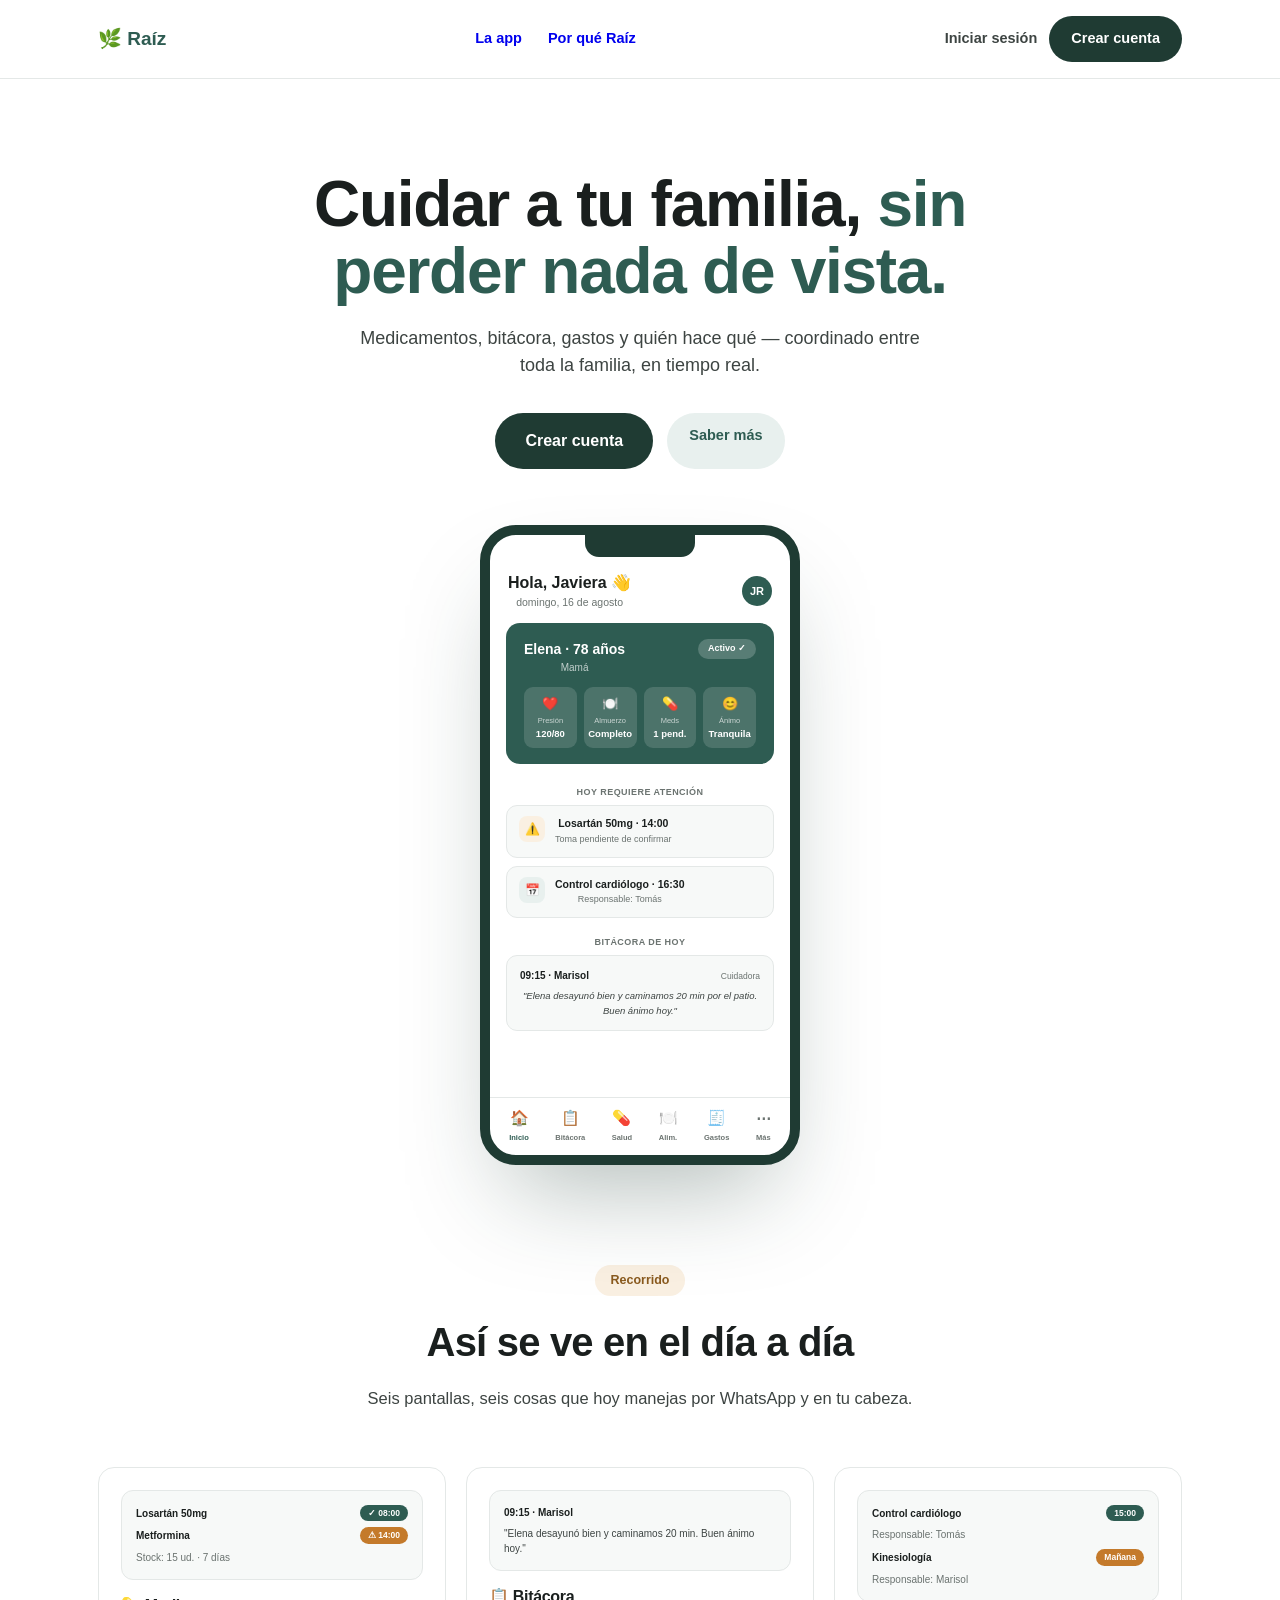
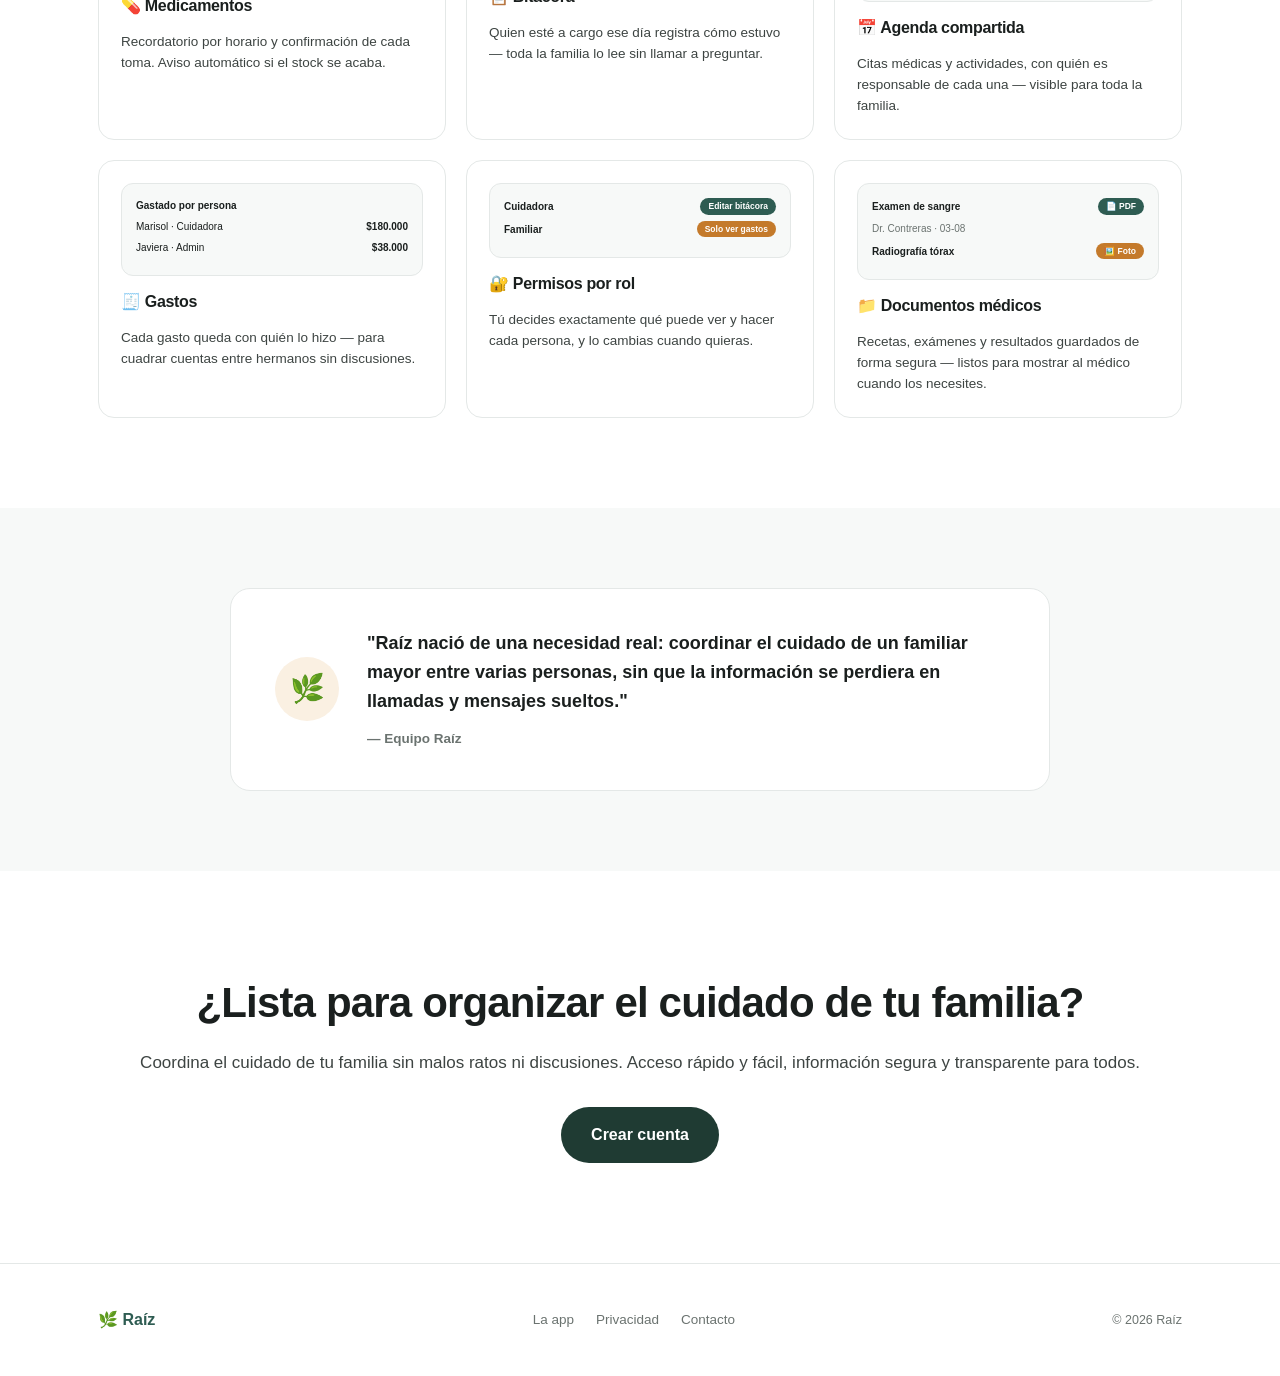
==== commit a8ad5177: "Landing Page" ====
--- a/index.html
+++ b/index.html
@@ -1,1937 +1,289 @@
-<!DOCTYPE html>
+<!doctype html>
 <html lang="es">
 <head>
 <meta charset="UTF-8">
-<meta name="viewport" content="width=device-width, initial-scale=1, viewport-fit=cover">
-<meta name="apple-mobile-web-app-capable" content="yes">
-<meta name="theme-color" content="#2E5C52">
-<title>Raíz · Cuidado familiar</title>
-<link rel="stylesheet" href="css/styles.css">
-<script type="module" src="js/firebase-config.js"></script>
+<meta name="viewport" content="width=device-width, initial-scale=1">
+<title>Raíz — Producto en acción</title>
+<style>
+:root{
+  --forest:#1F3B33; --sage-deep:#2E5C52; --sage:#4A7C6F; --sage-lt:#E8F0EE; --sage-md:#C2D8D2;
+  --amber:#C47A2B; --amber-lt:#FAF0E2; --amber-dk:#8A5A1E;
+  --ink:#1A1F1E; --ink2:#3D4442; --ink3:#6B7370;
+  --line:#E4E8E7; --surf:#F7F9F8; --white:#FFFFFF; --cream:#FFFFFF;
+  --r:16px; --rs:10px;
+}
+*{box-sizing:border-box;margin:0;padding:0}
+html{scroll-behavior:smooth}
+body{background:var(--cream);color:var(--ink);font-family:-apple-system,BlinkMacSystemFont,"Segoe UI",sans-serif;line-height:1.5}
+h1,h2,h3{text-wrap:balance;font-weight:900;letter-spacing:-.02em}
+.wrap{max-width:1140px;margin:0 auto;padding:0 28px}
+button{font-family:inherit;cursor:pointer;border:none}
+.btn-ghost,.btn-p,.btn-ghost-pill{text-decoration:none;display:inline-block}
+
+/* Nav */
+.nav{position:sticky;top:0;z-index:50;background:rgba(255,255,255,.92);backdrop-filter:blur(8px);border-bottom:1px solid var(--line)}
+.nav-in{max-width:1140px;margin:0 auto;padding:16px 28px;display:flex;align-items:center;justify-content:space-between}
+.brand{display:flex;align-items:center;gap:8px;font-size:19px;font-weight:900;color:var(--sage-deep)}
+.nav-links{display:flex;gap:26px;font-size:14.5px;font-weight:600;color:var(--ink2)}
+.nav-links a{text-decoration:none}
+@media(max-width:840px){.nav-links{display:none}}
+.nav-cta{display:flex;gap:12px;align-items:center}
+.btn-ghost{background:none;font-size:14.5px;font-weight:700;color:var(--ink2)}
+.btn-p{background:var(--forest);color:#fff;padding:12px 22px;border-radius:99px;font-size:14.5px;font-weight:800}
+.btn-p:hover{background:var(--sage-deep)}
+.btn-p.lg{padding:16px 30px;font-size:16px}
+.btn-ghost-pill{background:var(--sage-lt);color:var(--sage-deep);padding:12px 22px;border-radius:99px;font-size:14.5px;font-weight:800}
+.btn-ghost-pill:hover{background:var(--sage-md)}
+
+/* Hero */
+.hero{padding:92px 0 0;text-align:center}
+.hero .kicker{display:inline-block;background:var(--sage-lt);color:var(--sage-deep);font-size:13px;font-weight:800;padding:7px 16px;border-radius:99px;margin-bottom:24px}
+.hero h1{font-size:clamp(36px,5.6vw,64px);line-height:1.05;max-width:900px;margin:0 auto 20px}
+.hero h1 span{color:var(--sage-deep)}
+.hero-sub{font-size:18px;color:var(--ink2);max-width:560px;margin:0 auto 34px;font-weight:400}
+.hero-ctas{display:flex;gap:14px;justify-content:center;margin-bottom:56px;flex-wrap:wrap}
+
+/* Big phone showcase */
+.showcase{display:flex;justify-content:center;padding-bottom:0}
+.phone{width:320px;height:640px;background:var(--white);border-radius:36px;border:10px solid var(--forest);box-shadow:0 50px 100px -30px rgba(31,59,51,.35);overflow:hidden;position:relative;display:flex;flex-direction:column}
+.phone-notch{position:absolute;top:0;left:50%;transform:translateX(-50%);width:110px;height:22px;background:var(--forest);border-radius:0 0 14px 14px;z-index:5}
+.ph-screen{padding-top:28px;font-size:11px;flex:1;display:flex;flex-direction:column;min-height:0}
+.ph-hdr{padding:8px 18px 12px;display:flex;justify-content:space-between;align-items:center}
+.ph-hi{font-size:16px;font-weight:900}
+.ph-date{font-size:10.5px;color:var(--ink3)}
+.ph-ava{width:30px;height:30px;border-radius:50%;background:var(--sage-deep);color:#fff;display:flex;align-items:center;justify-content:center;font-size:11px;font-weight:800}
+.ph-card{margin:0 16px 12px;background:var(--sage-deep);border-radius:14px;padding:16px 18px;color:#fff}
+.ph-card-top{display:flex;justify-content:space-between;align-items:flex-start;margin-bottom:12px}
+.ph-name{font-size:14px;font-weight:800}
+.ph-rel{font-size:10px;color:rgba(255,255,255,.7)}
+.ph-badge{background:rgba(255,255,255,.2);font-size:9px;font-weight:700;padding:4px 10px;border-radius:99px;white-space:nowrap;flex-shrink:0;line-height:1.3}
+.ph-stats{display:grid;grid-template-columns:repeat(4,1fr);gap:7px}
+.ph-stat{background:rgba(255,255,255,.14);border-radius:9px;padding:7px 3px;text-align:center}
+.ph-stat-lbl{font-size:7.5px;color:rgba(255,255,255,.7);margin-top:2px}
+.ph-stat-val{font-size:9.5px;font-weight:800}
+.ph-lbl{font-size:9px;font-weight:800;color:var(--ink3);text-transform:uppercase;letter-spacing:.05em;padding:10px 16px 6px}
+.ph-atencion{display:flex;gap:10px;align-items:flex-start;margin:0 16px 8px;padding:10px 12px;background:var(--surf);border:1px solid var(--line);border-radius:11px}
+.ph-aticon{width:26px;height:26px;border-radius:8px;background:var(--amber-lt);color:var(--amber-dk);display:flex;align-items:center;justify-content:center;font-size:12px;flex-shrink:0}
+.ph-aticon.cal{background:var(--sage-lt);color:var(--sage-deep)}
+.ph-attitle{font-size:10.5px;font-weight:800;color:var(--ink)}
+.ph-atsub{font-size:9px;color:var(--ink3);margin-top:1px}
+.ph-bita{margin:0 16px 8px;padding:12px 13px;background:var(--surf);border:1px solid var(--line);border-radius:11px}
+.ph-bita-top{display:flex;justify-content:space-between;align-items:center;margin-bottom:6px}
+.ph-bita-who{font-size:10px;font-weight:800;color:var(--ink)}
+.ph-bita-time{font-size:8.5px;color:var(--ink3)}
+.ph-bita-note{font-size:9.5px;color:var(--ink2);line-height:1.5;font-style:italic}
+.ph-tabbar{display:flex;justify-content:space-around;align-items:center;border-top:1px solid var(--line);padding:9px 6px 12px;margin-top:auto}
+.ph-tab{display:flex;flex-direction:column;align-items:center;gap:2px;font-size:7.5px;font-weight:600;color:var(--ink3)}
+.ph-tab div{font-size:15px}
+.ph-tab.on{color:var(--sage-deep)}
+
+/* Product tour strip */
+.tour{padding:100px 0 90px}
+.tour-head{text-align:center;max-width:640px;margin:0 auto 56px}
+.tour-head .kicker{display:inline-block;background:var(--amber-lt);color:var(--amber-dk);font-size:12.5px;font-weight:800;padding:6px 15px;border-radius:99px;margin-bottom:16px}
+.tour-head h2{font-size:clamp(28px,3.4vw,40px)}
+.tour-head p{font-size:16.5px;color:var(--ink2);margin-top:14px;font-weight:400}
+
+.tour-strip{display:grid;grid-template-columns:repeat(3,1fr);gap:20px}
+@media(max-width:980px){.tour-strip{grid-template-columns:repeat(2,1fr)}}
+@media(max-width:560px){.tour-strip{grid-template-columns:1fr}}
+.tour-card{background:var(--white);border:1px solid var(--line);border-radius:var(--r);padding:22px;display:flex;flex-direction:column;gap:14px}
+.tc-mini{background:var(--surf);border:1px solid var(--line);border-radius:12px;padding:14px;font-size:10px}
+.tc-mini .row{display:flex;justify-content:space-between;align-items:center;margin-bottom:6px}
+.tc-mini .chip{background:var(--sage-deep);color:#fff;font-size:8.5px;font-weight:700;padding:2px 8px;border-radius:10px}
+.tc-mini .chip.warn{background:var(--amber);color:#fff}
+.tour-card h3{font-size:16px;font-weight:800}
+.tour-card p{font-size:13.5px;color:var(--ink2);line-height:1.55;font-weight:400}
+
+/* Nota humana */
+.note-sec{background:var(--surf);padding:80px 0}
+.note{display:grid;grid-template-columns:auto 1fr;gap:28px;align-items:center;background:var(--white);border:1px solid var(--line);border-radius:20px;padding:40px 44px;max-width:820px;margin:0 auto}
+@media(max-width:680px){.note{grid-template-columns:1fr;text-align:center;padding:36px 28px}}
+.note-mark{width:64px;height:64px;border-radius:50%;background:var(--amber-lt);display:flex;align-items:center;justify-content:center;font-size:28px;flex-shrink:0}
+@media(max-width:680px){.note-mark{margin:0 auto}}
+.note blockquote{font-size:18px;font-weight:600;line-height:1.6;color:var(--ink);margin-bottom:10px}
+.note cite{font-style:normal;font-size:13.5px;color:var(--ink3);font-weight:600}
+
+/* CTA */
+.cta{padding:100px 0;text-align:center}
+.cta h2{font-size:clamp(28px,3.6vw,42px);margin-bottom:16px}
+.cta p{font-size:17px;color:var(--ink2);margin-bottom:32px;font-weight:400}
+
+footer{border-top:1px solid var(--line);padding:44px 0}
+.foot-in{display:flex;justify-content:space-between;align-items:center;flex-wrap:wrap;gap:16px}
+.foot-brand{display:flex;gap:8px;font-weight:900;font-size:16px;color:var(--sage-deep)}
+.foot-links{display:flex;gap:22px;font-size:13.5px;color:var(--ink3)}
+.foot-links a{text-decoration:none;color:inherit}
+</style>
 </head>
 <body>
-<div class="app">
-
-<!-- ════ SIDEBAR DESKTOP ════ -->
-<nav class="sidebar" id="sidebar">
-  <div class="sb-logo"><div class="sb-logo-ico">🌿</div><div class="sb-logo-name">Raíz</div></div>
-  <div class="sb-switcher" onclick="abrirSwitcher()" id="sb-switcher" style="display:none">
-    <div class="sb-sw-label">Cuidado activo</div>
-    <div class="sb-sw-am">
-      <div class="sb-sw-ava" id="sb-sw-ava">M</div>
-      <div class="sb-sw-name" id="sb-sw-name">Marta · 74 años</div>
-      <div style="font-size:12px;color:var(--sage)">⌄</div>
-    </div>
-  </div>
-  <div class="sb-nav" id="sb-nav"></div>
-  <div class="sb-foot">
-    <div class="sb-user" onclick="navTo('s-perfil')">
-      <div class="sb-user-ava" id="sb-ava" style="background:var(--sage)">V</div>
-      <div><div class="sb-user-name" id="sb-user-name">—</div><div class="sb-user-rol" id="sb-user-rol">—</div></div>
-    </div>
-    <button class="sb-logout" onclick="cerrarSesion()">← Cerrar sesión</button>
+
+<nav class="nav">
+  <div class="nav-in">
+    <div class="brand">🌿 Raíz</div>
+    <div class="nav-links">
+      <a href="#tour">La app</a>
+      <a href="#confianza">Por qué Raíz</a>
+    </div>
+    <div class="nav-cta">
+      <a class="btn-ghost" href="/app/">Iniciar sesión</a>
+      <a class="btn-p" href="/app/">Crear cuenta</a>
+    </div>
   </div>
 </nav>
 
-<!-- ════ MAIN ════ -->
-<div class="main">
-
-<!-- ══════════════════════════════════════════
-     MÓDULO 1 — AUTH
-     ══════════════════════════════════════════ -->
-
-<!-- Splash -->
-<div class="screen active" id="s-splash">
-  <!-- Layout fijo: zona verde ocupa lo disponible, botones siempre visibles abajo -->
-  <div class="auth-splash" style="flex:1;min-height:0;">
-    <div class="splash-logo">🌿</div>
-    <div class="splash-name">Raíz</div>
-    <div class="splash-tag">El sistema operativo del cuidado<br>de personas mayores</div>
-    <div class="splash-pill"><span>✦</span> El cuidado organizado, en un solo lugar</div>
-  </div>
-  <div style="flex-shrink:0;padding:20px 20px 0;display:flex;flex-direction:column;gap:12px;background:var(--white);">
-    <button class="btn btn-p" onclick="navTo('s-login')">Iniciar sesión</button>
-    <button class="btn btn-s" onclick="navTo('s-registro-tipo')">Crear cuenta nueva</button>
-  </div>
-  <div style="flex-shrink:0;padding:12px 22px max(24px,env(safe-area-inset-bottom));text-align:center;background:var(--white);">
-    <div style="font-size:13px;color:var(--ink3)">¿Te invitaron? <button style="background:none;border:none;padding:0;font:inherit;color:var(--sage);font-weight:600;cursor:pointer" onclick="navTo('s-ingresar-codigo')">Usar código de invitación →</button></div>
-  </div>
-</div>
-
-<!-- Login -->
-<div class="screen" id="s-login">
-  <div class="auth-hdr">
-    <button class="back-btn" onclick="navTo('s-splash')">‹ Volver</button>
-    <div class="auth-title">Bienvenido/a de vuelta</div>
-    <div class="auth-sub">Ingresa con tu email y contraseña</div>
-  </div>
-  <div class="scroll">
-    <div style="padding:20px 22px;display:flex;flex-direction:column;gap:14px">
-      <div class="field">
-        <div class="flbl">Email</div>
-        <input class="fin" id="login-email" type="email" placeholder="tu@email.com" inputmode="email" autocomplete="email">
-        <div class="ferr" id="login-email-err">Email inválido</div>
-      </div>
-      <div class="field">
-        <div class="flbl">Contraseña</div>
-        <input class="fin" id="login-pass" type="password" placeholder="••••••••" autocomplete="current-password">
-      </div>
-      <div id="login-general-err" style="display:none;background:var(--red-lt);border:1px solid var(--red);border-radius:var(--rs);padding:12px 14px;font-size:13px;color:var(--red);font-weight:500;line-height:1.4;text-align:center"></div>
-      <div id="login-ok" style="display:none;background:var(--sage-lt);border:1px solid var(--sage-md);border-radius:var(--rs);padding:12px 14px;font-size:13px;color:var(--sage);font-weight:600;text-align:center">✓ Sesión iniciada correctamente</div>
-    </div>
-    <div style="padding:0 22px 8px;display:flex;flex-direction:column;gap:10px;">
-      <button class="btn btn-p" onclick="hacerLogin()"><div class="spinner" id="login-spinner"></div><span id="login-btn-txt">Iniciar sesión</span></button>
-      <div style="text-align:center;font-size:13px;color:var(--ink3);padding:6px 0;">¿Primera vez? <span style="color:var(--sage);font-weight:600;cursor:pointer" onclick="navTo('s-registro-tipo')">Crear cuenta</span></div>
-    </div>
-    <div style="height:max(20px,env(safe-area-inset-bottom))"></div>
-  </div>
-</div>
-
-<!-- Tipo de registro -->
-<div class="screen" id="s-registro-tipo">
-  <div class="auth-hdr">
-    <button class="back-btn" onclick="navTo('s-splash')">‹ Volver</button>
-    <div class="auth-title">¿Cómo quieres entrar?</div>
-    <div class="auth-sub">El rol se define al registrarse y no puede cambiarse sin autorización.</div>
-  </div>
-  <div class="scroll" style="padding:16px 22px">
-    <div class="rol-card sel" id="tipo-admin" onclick="selTipoRegistro('admin')">
-      <div class="rol-ico">👩‍💼</div>
-      <div style="flex:1"><div class="rol-name">Soy el administrador del cuidado</div><div class="rol-desc">Gestiono el día a día. Quiero crear una cuenta nueva para la persona que cuido.</div></div>
-      <div class="rol-chk on" id="tipo-chk-admin">✓</div>
-    </div>
-    <div class="rol-card" id="tipo-invitado" onclick="selTipoRegistro('invitado')">
-      <div class="rol-ico">👨‍👩‍👧</div>
-      <div style="flex:1"><div class="rol-name">Me invitaron a un cuidado</div><div class="rol-desc">Soy familiar o cuidadora. Tengo un código de invitación.</div><div class="rol-lock">🔒 Requiere código del administrador</div></div>
-      <div class="rol-chk" id="tipo-chk-invitado"></div>
-    </div>
-    <div class="ia" style="margin-top:8px"><div class="ia-ico">✦</div><div>El rol lo define quien invita, no quien se registra. Esto protege la privacidad y evita conflictos familiares.</div></div>
-  </div>
-  <div class="btns"><button class="btn btn-p" onclick="continuarRegistro()">Continuar →</button></div>
-</div>
-
-<!-- Registro admin -->
-<div class="screen" id="s-registro-admin">
-  <div class="auth-hdr">
-    <button class="back-btn" onclick="navTo('s-registro-tipo')">‹ Volver</button>
-    <div class="auth-title">Crear cuenta de administrador</div>
-    <div class="auth-sub">Podrás invitar a familiares y cuidadoras después.</div>
-  </div>
-  <div class="scroll" style="padding:16px 22px">
-    <div class="field"><div class="flbl">Tu nombre completo</div><input class="fin" id="reg-nombre" placeholder="Ej: Valentina Rodríguez" autocomplete="name"><div class="ferr" id="reg-nombre-err">Ingresa tu nombre</div></div>
-    <div class="field"><div class="flbl">Email</div><input class="fin" id="reg-email" type="email" placeholder="tu@email.com" inputmode="email" autocomplete="email"><div class="ferr" id="reg-email-err">Email inválido</div></div>
-    <div class="field"><div class="flbl">Contraseña</div><input class="fin" id="reg-pass" type="password" placeholder="Mínimo 6 caracteres" autocomplete="new-password" oninput="validarPass()"><div class="ferr" id="reg-pass-err">Mínimo 6 caracteres</div></div>
-    <div class="field"><div class="flbl">Confirmar contraseña</div><input class="fin" id="reg-pass2" type="password" placeholder="Repite la contraseña" autocomplete="new-password" oninput="validarPass2()"><div class="ferr" id="reg-pass2-err">Las contraseñas no coinciden</div></div>
-  </div>
-  <div class="btns"><button class="btn btn-p" onclick="registrarAdmin()"><div class="spinner" id="reg-spinner"></div><span id="reg-btn-txt">Crear mi cuenta</span></button></div>
-</div>
-
-<!-- Ingresar código -->
-<div class="screen" id="s-ingresar-codigo">
-  <div class="auth-hdr">
-    <button class="back-btn" onclick="navTo('s-registro-tipo')">‹ Volver</button>
-    <div class="auth-title">Código de invitación</div>
-    <div class="auth-sub">El administrador te envió un código de 6 dígitos.</div>
-  </div>
-  <div class="scroll" style="padding:20px 22px">
-    <div style="text-align:center;padding:10px 0">
-      <div style="font-size:13px;color:var(--ink3);margin-bottom:14px">Código de invitación</div>
-      <div class="code-wrap" id="code-wrap" onclick="$('code-real').focus()">
-        <div class="code-digit" id="cd0">-</div><div class="code-digit" id="cd1">-</div><div class="code-digit" id="cd2">-</div>
-        <div class="code-digit" id="cd3">-</div><div class="code-digit" id="cd4">-</div><div class="code-digit" id="cd5">-</div>
-      </div>
-      <input class="code-input-real" id="code-real" type="text" inputmode="numeric" maxlength="6" oninput="actualizarCodigo(this.value)">
-    </div>
-    <div class="ferr" id="code-err" style="text-align:center;font-size:13px;padding:8px;background:var(--red-lt);border-radius:var(--rs)"></div>
-    <div id="code-preview" style="display:none;background:var(--sage-lt);border:1px solid var(--sage-md);border-radius:var(--r);padding:14px;margin-top:14px">
-      <div style="font-size:11px;font-weight:700;color:var(--sage);margin-bottom:6px">✦ Invitación encontrada</div>
-      <div style="font-size:14px;font-weight:700;color:var(--ink)" id="preview-am">Cuidado de Marta</div>
-      <div style="font-size:13px;color:var(--ink3);margin-top:3px">Tu rol: <span id="preview-rol" style="font-weight:700;color:var(--sage)"></span></div>
-    </div>
-    <div class="ia" style="margin-top:14px"><div class="ia-ico">✦</div><div>Si no tienes código, pídele al administrador que te invite desde el panel de gestión.</div></div>
-  </div>
-  <div class="btns"><button class="btn btn-p" id="codigo-btn" onclick="validarCodigo()" disabled style="opacity:.5"><div class="spinner" id="codigo-spinner"></div><span id="codigo-btn-txt">Verificar código</span></button></div>
-</div>
-
-<!-- Registro invitado -->
-<div class="screen" id="s-registro-invitado">
-  <div class="auth-hdr">
-    <button class="back-btn" onclick="navTo('s-ingresar-codigo')">‹ Volver</button>
-    <div class="auth-title">Crear tu cuenta</div>
-    <div class="auth-sub" id="inv-reg-sub">Completa tus datos para acceder.</div>
-  </div>
-  <div class="scroll" style="padding:16px 22px">
-    <div style="background:var(--surf);border:1px solid var(--line);border-radius:var(--rs);padding:12px 14px;margin-bottom:14px">
-      <div style="font-size:11px;color:var(--ink3);margin-bottom:5px">Tu rol en este cuidado</div>
-      <div id="inv-rol-badge" class="rol-badge-pill rb-familiar">👨 Familiar activo</div>
-      <div style="font-size:11px;color:var(--ink3);margin-top:5px">Asignado por el administrador — no puede cambiarse.</div>
-    </div>
-    <div class="field"><div class="flbl">Tu nombre completo</div><input class="fin" id="inv-nombre" placeholder="Tu nombre" autocomplete="name"><div class="ferr" id="inv-nombre-err">Ingresa tu nombre</div></div>
-    <div class="field"><div class="flbl">Email</div><input class="fin" id="inv-email" type="email" placeholder="tu@email.com" inputmode="email"><div class="ferr" id="inv-email-err">Email inválido</div></div>
-    <div class="field"><div class="flbl">Contraseña</div><input class="fin" id="inv-pass" type="password" placeholder="Mínimo 6 caracteres"><div class="ferr" id="inv-pass-err">Mínimo 6 caracteres</div></div>
-    <div class="field"><div class="flbl">Confirmar contraseña</div><input class="fin" id="inv-pass2" type="password" placeholder="Repite la contraseña"><div class="ferr" id="inv-pass2-err">Las contraseñas no coinciden</div></div>
-  </div>
-  <div class="btns"><button class="btn btn-p" onclick="registrarInvitado()"><div class="spinner" id="inv-spinner"></div><span id="inv-btn-txt">Crear mi cuenta y entrar</span></button></div>
-</div>
-
-
-<!-- ══════════════════════════════════════════
-     MÓDULO 2 — SHELL + HOME
-     ══════════════════════════════════════════ -->
-
-<!-- Onboarding AM -->
-<div class="screen" id="s-onb-am">
-  <div class="onb-hero">
-    <div class="oh-logo">🌿</div>
-    <div class="oh-title" id="onb-am-saludo">Hola 👋</div>
-    <div class="oh-sub">Cuéntanos sobre la persona que cuidas.</div>
-  </div>
-  <div class="scroll" style="padding:0 20px">
-    <div style="height:16px"></div>
-    <div class="prog"><div class="prog-track"><div class="prog-fill" style="width:33%"></div></div><div class="prog-meta"><span>Paso 1 de 3</span><span>Perfil de la persona cuidada</span></div></div>
-    <div style="height:16px"></div>
-    <div class="field"><div class="flbl">Nombre persona cuidada</div><input class="fin" id="onb-nombre" placeholder="Ej: Marta"></div>
-    <div class="g2">
-      <div class="field"><div class="flbl">Fecha de nacimiento</div><input class="fin" id="onb-fnac" type="date" placeholder="DD/MM/AAAA"></div>
-      <div class="field"><div class="flbl">Relación</div><select class="fin" id="onb-relacion"><option>Mamá</option><option>Papá</option><option>Abuela</option><option>Abuelo</option><option>Otro familiar</option><option>Administrador/a del cuidado (no familiar)</option></select></div>
-    </div>
-    <div class="field"><div class="flbl">RUT</div><input class="fin" id="onb-rut" placeholder="Ej: 12.345.678-9" oninput="formatearRut(this)"><div class="fhint">Con puntos y guión</div></div>
-    <div class="field"><div class="flbl">Tu mayor preocupación</div>
-      <div class="chips" style="margin-top:6px">
-        <div class="chip on" onclick="this.classList.toggle('on')">Medicamentos</div>
-        <div class="chip" onclick="this.classList.toggle('on')">Alimentación</div>
-        <div class="chip" onclick="this.classList.toggle('on')">Coordinación</div>
-        <div class="chip" onclick="this.classList.toggle('on')">Gastos</div>
-      </div>
-    </div>
-    <div class="ia"><div class="ia-ico">✦</div><div>Puedes agregar más personas cuidadas después desde el panel principal. Cada una tiene su propia bitácora, medicamentos y gastos.</div></div>
-  </div>
-  <div class="btns"><button class="btn btn-p" onclick="guardarOnbAM()">Continuar →</button></div>
-</div>
-
-<!-- Onboarding salud -->
-<div class="screen" id="s-onb-salud">
-  <div class="onb-hero">
-    <div class="oh-logo">🏥</div>
-    <div class="oh-title">Salud de <span id="onb-nombre-salud">la persona cuidada</span></div>
-    <div class="oh-sub">Condiciones y equipo médico.</div>
-  </div>
-  <div class="scroll" style="padding:0 20px">
-    <div style="height:16px"></div>
-    <div class="prog"><div class="prog-track"><div class="prog-fill" style="width:66%"></div></div><div class="prog-meta"><span>Paso 2 de 3</span><span>Salud</span></div></div>
-    <div style="height:16px"></div>
-    <div class="field"><div class="flbl">Condiciones crónicas</div>
-      <div class="chips" style="margin-top:6px">
-        <div class="chip on" onclick="this.classList.toggle('on')">Hipertensión</div>
-        <div class="chip on" onclick="this.classList.toggle('on')">Diabetes T2</div>
-        <div class="chip" onclick="this.classList.toggle('on')">Hipotiroidismo</div>
-        <div class="chip" onclick="this.classList.toggle('on')">Parkinson</div>
-        <div class="chip" onclick="this.classList.toggle('on')">Demencia</div>
-        <div class="chip" onclick="this.classList.toggle('on')">Osteoporosis</div>
-        <div class="chip" onclick="this.classList.toggle('on')">Post-ACV</div>
-        <div class="chip" onclick="this.classList.toggle('on')">Depresión</div>
-      </div>
-    </div>
-    <div class="field"><div class="flbl">Médico de cabecera</div><input class="fin" id="onb-medico" placeholder="Ej: Dr. Hernán Muñoz"></div>
-
-    <!-- Cuidadoras: lista dinámica 1 a N -->
-    <div class="field">
-      <div class="flbl">Cuidadoras del equipo</div>
-      <div id="onb-cuidadoras-lista" style="display:flex;flex-direction:column;gap:8px;margin-bottom:8px">
-        <!-- Se genera dinámicamente -->
-      </div>
-      <button onclick="onbAgregarCuidadora()" style="display:flex;align-items:center;gap:8px;background:var(--sage-lt);border:1.5px dashed var(--sage-md);border-radius:var(--rs);padding:11px 14px;font-size:13px;font-weight:600;color:var(--sage);cursor:pointer;font-family:inherit;width:100%">
-        <span style="font-size:18px">＋</span> Agregar otra cuidadora
-      </button>
-      <div class="fhint" style="margin-top:6px">Puedes agregar una o varias. La primera es la cuidadora principal.</div>
-    </div>
-
-    <div class="ia"><div class="ia-ico">✦</div><div>La IA ajusta alertas de signos vitales según las condiciones registradas.</div></div>
-  </div>
-  <div class="btns">
-    <button class="btn btn-p" onclick="guardarOnbSalud()">Continuar →</button>
-    <button class="btn-g" onclick="navTo('s-onb-am')">← Volver</button>
-  </div>
-</div>
-
-<!-- Activación -->
-<div class="screen" id="s-activacion">
-  <div class="act">
-    <div class="act-ico">🌿</div>
-    <div class="act-title">¡Todo listo!</div>
-    <div class="act-sub">El cuidado de <strong id="act-nombre" style="color:#fff">esta persona</strong> ya está organizado en Raíz.</div>
-    <div class="act-stats">
-      <div><div class="as-n" id="act-meds">0</div><div class="as-l">Medicamentos</div></div>
-      <div><div class="as-n" id="act-cond">0</div><div class="as-l">Condiciones</div></div>
-      <div><div class="as-n" id="act-cuid">1</div><div class="as-l">Cuidadora</div></div>
-    </div>
-  </div>
-  <div class="btns" style="background:var(--white)">
-    <button class="btn btn-p" onclick="irAlHome()">Ir al panel →</button>
-    <button class="btn btn-s" onclick="crearNuevoCuidado()">＋ Agregar otra persona cuidada</button>
-  </div>
-  <div style="padding:0 18px 20px">
-    <div class="ia"><div class="ia-ico">✦</div><div><strong>Próximos pasos:</strong> Agrega los medicamentos en el módulo de Salud, registra la primera bitácora del día e invita a familiares desde el menú.</div></div>
-  </div>
-</div>
-
-<!-- Home Admin -->
-<div class="screen" id="s-home-admin">
-  <div class="mob-hdr">
-    <div><div class="mob-hdr-title" id="home-admin-saludo">Hola 👋</div><div class="mob-hdr-sub" id="home-admin-fecha"></div></div>
-    <div><div id="home-admin-ava" onclick="navTo('s-perfil')" style="width:36px;height:36px;border-radius:50%;background:var(--sage);display:flex;align-items:center;justify-content:center;font-size:13px;font-weight:800;color:#fff;cursor:pointer"></div></div>
-  </div>
-  <div class="desk-hdr">
-    <div><div class="dh-title" id="home-admin-saludo-d">Hola 👋</div><div class="dh-sub" id="home-admin-fecha-d"></div></div>
-    <button style="background:var(--sage);color:#fff;border:none;border-radius:var(--rs);padding:10px 18px;font-size:13px;font-weight:700;cursor:pointer;font-family:inherit" onclick="navTo('s-bita-new')">+ Nueva bitácora</button>
-  </div>
-  <div class="scroll" id="home-admin-body"></div>
-  <button class="fab" onclick="navTo('s-bita-new')">＋</button>
-  <div class="tabbar">
-    <div class="tab on" onclick="navTo('s-home-admin')"><div class="tab-ico">🏠</div>Inicio</div>
-    <div class="tab" onclick="navTo('s-bita-list')"><div class="tab-ico">📋</div>Bitácora</div>
-    <div class="tab" onclick="navTo('s-salud-hub')"><div class="tab-ico">💊</div>Salud<div class="tab-dot" id="tab-meds-dot"></div></div>
-    <div class="tab" onclick="navTo('s-alim-hub')"><div class="tab-ico">🍽️</div>Alim.</div>
-    <div class="tab" onclick="navTo('s-perfil')"><div class="tab-ico">⚙️</div>Perfil</div>
-    <div class="tab" onclick="abrirMas()"><div class="tab-ico">⋯</div>Más</div>
-  </div>
-</div>
-
-<!-- Home Familiar -->
-<div class="screen" id="s-home-familiar">
-  <div class="mob-hdr">
-    <div><div class="mob-hdr-title" id="home-fam-saludo">Hola 👋</div><div class="mob-hdr-sub" id="home-fam-fecha"></div></div>
-    <div><div id="home-fam-ava" onclick="navTo('s-perfil')" style="width:36px;height:36px;border-radius:50%;background:var(--blue);display:flex;align-items:center;justify-content:center;font-size:13px;font-weight:800;color:#fff;cursor:pointer"></div></div>
-  </div>
-  <div class="desk-hdr">
-    <div><div class="dh-title" id="home-fam-saludo-d">Hola 👋</div><div class="dh-sub" id="home-fam-fecha-d"></div></div>
-  </div>
-  <div class="scroll" id="home-fam-body"></div>
-  <div class="tabbar">
-    <div class="tab on" onclick="irAlHome()"><div class="tab-ico">🏠</div>Inicio</div>
-    <div class="tab" onclick="navTo('s-bita-new')"><div class="tab-ico">📋</div>Registrar</div>
-    <div class="tab" onclick="navTo('s-agenda')"><div class="tab-ico">📅</div>Agenda</div>
-    <div class="tab" onclick="navTo('s-gastos')"><div class="tab-ico">🧾</div>Gastos</div>
-    <div class="tab" onclick="navTo('s-perfil')"><div class="tab-ico">⚙️</div>Perfil</div>
-    <div class="tab" onclick="abrirMas()"><div class="tab-ico">⋯</div>Más</div>
-  </div>
-</div>
-
-<!-- Home Observador -->
-<div class="screen" id="s-home-observador">
-  <div class="mob-hdr">
-    <div><div class="mob-hdr-title" id="home-obs-saludo">Hola 👋</div><div class="mob-hdr-sub" id="home-obs-fecha"></div></div>
-    <div><div id="home-obs-ava" onclick="navTo('s-perfil')" style="width:36px;height:36px;border-radius:50%;background:var(--purple);display:flex;align-items:center;justify-content:center;font-size:13px;font-weight:800;color:#fff;cursor:pointer"></div></div>
-  </div>
-  <div class="desk-hdr">
-    <div><div class="dh-title" id="home-obs-saludo-d">Hola 👋</div><div class="dh-sub" id="home-obs-fecha-d"></div></div>
-  </div>
-  <div class="scroll" id="home-obs-body"></div>
-  <div class="tabbar">
-    <div class="tab on" onclick="irAlHome()"><div class="tab-ico">🏠</div>Inicio</div>
-    <div class="tab" onclick="navTo('s-bita-list')"><div class="tab-ico">📋</div>Historial</div>
-    <div class="tab" onclick="navTo('s-informe-hub')"><div class="tab-ico">📊</div>Informe</div>
-    <div class="tab" onclick="navTo('s-perfil')"><div class="tab-ico">⚙️</div>Perfil</div>
-    <div class="tab" onclick="abrirMas()"><div class="tab-ico">⋯</div>Más</div>
-  </div>
-</div>
-
-<!-- Home Cuidadora -->
-<div class="screen" id="s-home-cuidadora">
-  <div class="mob-hdr">
-    <div><div class="mob-hdr-title" id="home-cui-saludo">Hola 👋</div><div class="mob-hdr-sub" id="home-cui-fecha"></div></div>
-    <div><div id="home-cui-ava" onclick="navTo('s-perfil')" style="width:36px;height:36px;border-radius:50%;background:var(--amber);display:flex;align-items:center;justify-content:center;font-size:13px;font-weight:800;color:#fff;cursor:pointer"></div></div>
-  </div>
-  <div class="desk-hdr">
-    <div><div class="dh-title" id="home-cui-saludo-d">Hola 👋</div><div class="dh-sub" id="home-cui-fecha-d"></div></div>
-    <button style="background:var(--sage);color:#fff;border:none;border-radius:var(--rs);padding:10px 18px;font-size:13px;font-weight:700;cursor:pointer;font-family:inherit" onclick="navTo('s-bita-new')">Registrar turno</button>
-  </div>
-  <div class="scroll" id="home-cui-body"></div>
-  <div class="tabbar">
-    <div class="tab on" onclick="irAlHome()"><div class="tab-ico">🏠</div>Inicio</div>
-    <div class="tab" onclick="navTo('s-bita-new')"><div class="tab-ico">📋</div>Registrar</div>
-    <div class="tab" onclick="navTo('s-salud-hub')"><div class="tab-ico">💊</div>Salud</div>
-    <div class="tab" onclick="navTo('s-alim-hub')"><div class="tab-ico">🍽️</div>Alim.</div>
-    <div class="tab" onclick="navTo('s-perfil')"><div class="tab-ico">⚙️</div>Perfil</div>
-    <div class="tab" onclick="abrirMas()"><div class="tab-ico">⋯</div>Más</div>
-  </div>
-</div>
-
-<!-- Perfil -->
-<div class="screen" id="s-perfil">
-  <div class="mob-hdr">
-    <div><div class="mob-hdr-title">Perfil y ajustes</div></div>
-    <div><button style="font-size:13px;color:var(--sage);font-weight:700;background:none;border:none;cursor:pointer;font-family:inherit" onclick="guardarPerfil()">Guardar</button></div>
-  </div>
-  <div class="desk-hdr">
-    <div><div class="dh-title">Perfil y ajustes</div></div>
-    <button style="background:var(--sage);color:#fff;border:none;border-radius:var(--rs);padding:10px 18px;font-size:13px;font-weight:700;cursor:pointer;font-family:inherit" onclick="guardarPerfil()">Guardar cambios</button>
-  </div>
-  <div class="scroll">
-    <div class="pf-hero" id="perfil-hero"></div>
-    <div id="perfil-am-section" style="display:none">
-      <div class="slbl">Persona cuidada activa</div>
-      <div style="padding:0 18px 14px;background:var(--white);border-top:1px solid var(--line);border-bottom:1px solid var(--line)">
-        <div style="display:flex;flex-direction:column;gap:12px;padding-top:14px">
-          <div class="field" style="margin:0"><div class="flbl">Nombre</div><input class="fin" id="pf-am-nombre" placeholder="Nombre de la persona cuidada"></div>
-          <div class="g2">
-            <div class="field" style="margin:0"><div class="flbl">Fecha de nacimiento</div><input class="fin" id="pf-am-fnac" type="date"></div>
-            <div class="field" style="margin:0"><div class="flbl">Relación</div><select class="fin" id="pf-am-relacion"><option>Mamá</option><option>Papá</option><option>Abuela</option><option>Abuelo</option><option>Otro</option><option>Administrador/a del cuidado (no familiar)</option></select></div>
+<header class="hero">
+  <div class="wrap">
+    <h1>Cuidar a tu familia, <span>sin perder nada de vista.</span></h1>
+    <p class="hero-sub">Medicamentos, bitácora, gastos y quién hace qué — coordinado entre toda la familia, en tiempo real.</p>
+    <div class="hero-ctas">
+      <a class="btn-p lg" href="/app/">Crear cuenta</a>
+      <a class="btn-ghost-pill" href="#tour">Saber más</a>
+    </div>
+  </div>
+  <div class="showcase">
+    <div class="phone">
+      <div class="phone-notch"></div>
+      <div class="ph-screen">
+        <div class="ph-hdr">
+          <div><div class="ph-hi">Hola, Javiera 👋</div><div class="ph-date">domingo, 16 de agosto</div></div>
+          <div class="ph-ava">JR</div>
+        </div>
+        <div class="ph-card">
+          <div class="ph-card-top">
+            <div><div class="ph-name">Elena · 78 años</div><div class="ph-rel">Mamá</div></div>
+            <div class="ph-badge">Activo ✓</div>
           </div>
-          <div class="field" style="margin:0"><div class="flbl">RUT</div><input class="fin" id="pf-am-rut" placeholder="Ej: 12.345.678-9" oninput="formatearRut(this)"><div class="fhint">Con puntos y guión</div></div>
-          <div class="field" style="margin:0"><div class="flbl">Cuidadora principal</div><input class="fin" id="pf-cuidadora" placeholder="Ej: Carmen Fuentes"></div>
-          <div class="field" style="margin:0"><div class="flbl">Médico de cabecera</div><input class="fin" id="pf-medico" placeholder="Ej: Dr. Hernán Muñoz"></div>
-          <div class="field" style="margin:0;margin-bottom:4px">
-            <div class="flbl">Presupuesto mensual</div>
-            <div style="display:flex;align-items:center;gap:8px"><span style="font-size:16px;font-weight:700;color:var(--ink3)">$</span><input class="fin" id="pf-presupuesto" type="number" inputmode="numeric" placeholder="150000" style="flex:1"></div>
+          <div class="ph-stats">
+            <div class="ph-stat"><div style="font-size:13px">❤️</div><div class="ph-stat-lbl">Presión</div><div class="ph-stat-val">120/80</div></div>
+            <div class="ph-stat"><div style="font-size:13px">🍽️</div><div class="ph-stat-lbl">Almuerzo</div><div class="ph-stat-val">Completo</div></div>
+            <div class="ph-stat"><div style="font-size:13px">💊</div><div class="ph-stat-lbl">Meds</div><div class="ph-stat-val">1 pend.</div></div>
+            <div class="ph-stat"><div style="font-size:13px">😊</div><div class="ph-stat-lbl">Ánimo</div><div class="ph-stat-val">Tranquila</div></div>
           </div>
         </div>
-      </div>
-
-      <!-- Lista de todas las personas cuidadas -->
-      <div class="slbl">Todas las personas cuidadas</div>
-      <div id="pf-cuidados-lista" style="background:var(--white);border-top:1px solid var(--line);border-bottom:1px solid var(--line)">
-        <!-- Se rellena dinámicamente -->
-      </div>
-      <div style="padding:12px 18px">
-        <button onclick="crearNuevoCuidado()" style="display:flex;align-items:center;gap:8px;background:var(--sage-lt);border:1.5px dashed var(--sage-md);border-radius:var(--rs);padding:12px 16px;font-size:13px;font-weight:600;color:var(--sage);cursor:pointer;font-family:inherit;width:100%">
-          <span style="font-size:18px">＋</span> Agregar otra persona cuidada
-        </button>
-      </div>
-    </div>
-    <div class="slbl">Cuenta</div>
-    <div style="padding:0 18px 14px;display:flex;flex-direction:column;gap:8px">
-      <button class="btn btn-s" onclick="irAlHome()">← Volver al panel</button>
-      <button class="btn btn-danger" onclick="cerrarSesion()">Cerrar sesión</button>
-    </div>
-  </div>
-  <div class="tabbar">
-    <div class="tab" onclick="irAlHome()"><div class="tab-ico">🏠</div>Inicio</div>
-    <div class="tab" onclick="navTo('s-bita-list')"><div class="tab-ico">📋</div>Bitácora</div>
-    <div class="tab" onclick="navTo('s-salud-hub')"><div class="tab-ico">💊</div>Salud</div>
-    <div class="tab on"><div class="tab-ico">⚙️</div>Perfil</div>
-    <div class="tab" onclick="abrirMas()"><div class="tab-ico">⋯</div>Más</div>
-  </div>
-</div>
-
-<!-- Pantallas placeholder (Bloque 2 y 3 las reemplazarán) -->
-<div class="screen" id="s-bita-list">
-  <!-- Header mobile -->
-  <div class="mob-hdr">
-    <div>
-      <div class="mob-hdr-title">Bitácora</div>
-      <div class="mob-hdr-sub" id="bita-list-sub">Historial de registros</div>
-    </div>
-    <div id="bita-list-hdr-action"></div>
-  </div>
-  <!-- Header desktop -->
-  <div class="desk-hdr">
-    <div>
-      <div class="dh-title">Bitácora</div>
-      <div class="dh-sub" id="bita-list-sub-d">Historial de registros</div>
-    </div>
-    <div id="bita-list-hdr-action-d"></div>
-  </div>
-
-  <!-- Filtros -->
-  <div class="filter-bar">
-    <div class="fpill on" onclick="setFiltro('todos',this)">Todos</div>
-    <div class="fpill" onclick="setFiltro('hoy',this)">Hoy</div>
-    <div class="fpill" onclick="setFiltro('semana',this)">Esta semana</div>
-    <div class="fpill" onclick="setFiltro('mes',this)">Este mes</div>
-  </div>
-
-  <!-- Aviso solo lectura para familiar/observador -->
-  <div id="bita-obs-notice" style="display:none">
-    <div class="obs-notice">
-      <span style="font-size:14px;flex-shrink:0">👁</span>
-      <div id="bita-obs-txt">Solo puedes ver los registros. El administrador o la cuidadora crean los registros.</div>
-    </div>
-  </div>
-
-  <!-- Lista de bitácoras -->
-  <div class="scroll" id="bita-list-body">
-    <div class="empty">
-      <div class="empty-ico">📋</div>
-      <div class="empty-title">Cargando...</div>
-    </div>
-  </div>
-
-  <!-- FAB solo para Admin y Cuidadora -->
-  <button class="fab" id="bita-fab" onclick="navTo('s-bita-new')" title="Nuevo registro">＋</button>
-
-  <div class="tabbar">
-    <div class="tab" onclick="irAlHome()"><div class="tab-ico">🏠</div>Inicio</div>
-    <div class="tab on" data-screen="s-bita-list"><div class="tab-ico">📋</div>Bitácora</div>
-    <div class="tab" onclick="navTo('s-salud-hub')"><div class="tab-ico">💊</div>Salud</div>
-    <div class="tab" onclick="navTo('s-gastos')"><div class="tab-ico">🧾</div>Gastos</div>
-    <div class="tab" onclick="navTo('s-perfil')"><div class="tab-ico">⚙️</div>Perfil</div>
-    <div class="tab" onclick="abrirMas()"><div class="tab-ico">⋯</div>Más</div>
-  </div>
-</div>
-<div class="screen" id="s-bita-new">
-  <div class="mob-hdr">
-    <div>
-      <button class="back-btn" onclick="navTo('s-bita-list')">‹ Bitácora</button>
-      <div class="mob-hdr-title" style="margin-top:4px" id="new-titulo">Nuevo registro</div>
-      <div class="mob-hdr-sub" id="new-fecha-display"></div>
-    </div>
-    <div style="font-size:12px;color:var(--ink3)" id="new-hora-display"></div>
-  </div>
-  <div class="desk-hdr">
-    <div>
-      <div class="dh-title" id="new-titulo-d">Nuevo registro</div>
-      <div class="dh-sub" id="new-fecha-display-d"></div>
-    </div>
-    <button class="back-btn" onclick="navTo('s-bita-list')">‹ Volver a Bitácora</button>
-  </div>
-
-  <div class="scroll">
-
-    <!-- Quien registra: siempre según la sesión activa, no es seleccionable -->
-    <div class="slbl">Quien registra</div>
-    <div style="padding:0 18px 14px;font-size:14px;color:var(--ink2);font-weight:600" id="quien-display"></div>
-
-    <!-- Signos vitales -->
-    <div class="slbl">Signos vitales</div>
-    <div style="background:var(--white);border-top:1px solid var(--line);border-bottom:1px solid var(--line)">
-      <div class="vital-row">
-        <div class="vital-ico">❤️</div>
-        <div class="vital-lbl">Presión arterial</div>
-        <input class="vital-inp" id="v-presion" placeholder="128/78"
-               oninput="validarPresion(this)" onblur="validarPresion(this)">
-        <div class="vital-unit">mmHg</div>
-      </div>
-      <div id="presion-msg" style="padding:0 18px 6px;display:none"><span class="fwarn show">⚠ Verifica el valor — formato esperado: 120/80</span></div>
-      <div class="vital-row">
-        <div class="vital-ico">🌡️</div>
-        <div class="vital-lbl">Temperatura</div>
-        <input class="vital-inp" id="v-temp" placeholder="36.5" type="number" step="0.1" inputmode="decimal"
-               oninput="validarTemp(this)" onblur="validarTemp(this)">
-        <div class="vital-unit">°C</div>
-      </div>
-      <div id="temp-msg" style="padding:0 18px 6px;display:none"><span class="fwarn show" id="temp-warn-txt"></span></div>
-      <div class="vital-row" style="border:none">
-        <div class="vital-ico">🫁</div>
-        <div class="vital-lbl">Saturación O₂</div>
-        <input class="vital-inp" id="v-sato" placeholder="96" type="number" inputmode="numeric"
-               oninput="validarSato(this)" onblur="validarSato(this)">
-        <div class="vital-unit">%</div>
-      </div>
-      <div id="sato-msg" style="padding:0 18px 6px;display:none"><span class="fwarn show" id="sato-warn-txt"></span></div>
-    </div>
-
-    <!-- Alimentación -->
-    <div class="slbl">Alimentación del día</div>
-    <div style="background:var(--white);border-top:1px solid var(--line);border-bottom:1px solid var(--line)">
-      <div class="porcion-row">
-        <div class="porcion-lbl">☀️ Desayuno</div>
-        <div class="porcion-btns" id="pbs-desayuno">
-          <button class="pb todo" onclick="selPorcion('desayuno','Todo',this)">Todo ✓</button>
-          <button class="pb" onclick="selPorcion('desayuno','Mitad',this)">La mitad</button>
-          <button class="pb" onclick="selPorcion('desayuno','Nada',this)">No comió</button>
-        </div>
-      </div>
-      <div class="porcion-row">
-        <div class="porcion-lbl">🌤 Almuerzo</div>
-        <div class="porcion-btns" id="pbs-almuerzo">
-          <button class="pb todo" onclick="selPorcion('almuerzo','Todo',this)">Todo ✓</button>
-          <button class="pb" onclick="selPorcion('almuerzo','Mitad',this)">La mitad</button>
-          <button class="pb" onclick="selPorcion('almuerzo','Nada',this)">No comió</button>
-        </div>
-      </div>
-      <div class="porcion-row" style="border:none">
-        <div class="porcion-lbl">🌙 Cena</div>
-        <div class="porcion-btns" id="pbs-cena">
-          <button class="pb" onclick="selPorcion('cena','Todo',this)">Todo ✓</button>
-          <button class="pb" onclick="selPorcion('cena','Mitad',this)">La mitad</button>
-          <button class="pb" onclick="selPorcion('cena','Nada',this)">No comió</button>
-        </div>
-      </div>
-    </div>
-
-    <!-- Checklist -->
-    <div class="slbl">Otros controles</div>
-    <div style="background:var(--white);border-top:1px solid var(--line);border-bottom:1px solid var(--line)">
-      <div class="chk-item" onclick="togChk('bano')">
-        <div class="chkbox" id="cb-bano"></div>
-        <div class="chk-lbl" id="cl-bano">Fue al baño (deposición)</div>
-      </div>
-      <div class="chk-item" onclick="togChk('hidra')">
-        <div class="chkbox" id="cb-hidra"></div>
-        <div class="chk-lbl" id="cl-hidra">Buena hidratación (~1.5L agua)</div>
-      </div>
-      <div class="chk-item" onclick="togChk('activ')">
-        <div class="chkbox" id="cb-activ"></div>
-        <div class="chk-lbl" id="cl-activ">Realizó actividad física o kinesiología</div>
-      </div>
-      <div class="chk-item" style="border:none" onclick="togChk('visita')">
-        <div class="chkbox" id="cb-visita"></div>
-        <div class="chk-lbl" id="cl-visita">Recibió visita médica o familiar</div>
-      </div>
-    </div>
-
-    <!-- Estado de ánimo -->
-    <div class="slbl">Estado de ánimo</div>
-    <div style="padding:0 18px 14px">
-      <div class="animo-btns" id="animo-btns">
-        <button class="ab on" onclick="selAnimo('Muy bien 😊',this)">Muy bien 😊</button>
-        <button class="ab" onclick="selAnimo('Bien 🙂',this)">Bien 🙂</button>
-        <button class="ab" onclick="selAnimo('Regular 😐',this)">Regular 😐</button>
-        <button class="ab" onclick="selAnimo('Mal 😔',this)">Mal 😔</button>
-      </div>
-    </div>
-
-    <!-- Nota libre -->
-    <div class="slbl">Nota del día</div>
-    <div style="padding:0 18px 14px">
-      <textarea class="note-area" id="nota-libre"
-        placeholder="¿Qué pasó hoy? Cualquier novedad, visita, cambio en el estado, conversación relevante..."></textarea>
-      <div class="ia" style="margin-top:8px"><div class="ia-ico">✦</div><div>La IA usa esta nota para generar el resumen diario que se envía a la familia.</div></div>
-    </div>
-
-    <div style="height:16px"></div>
-  </div>
-
-  <div class="btns">
-    <button class="btn btn-p" id="btn-guardar" onclick="guardarBitacora()">Guardar registro ✓</button>
-    <button class="btn-g" onclick="navTo('s-bita-list')">Cancelar</button>
-  </div>
-</div>
-<div class="screen" id="s-salud-hub">
-  <div class="mob-hdr">
-    <div>
-      <div class="mob-hdr-title">Salud</div>
-      <div class="mob-hdr-sub" id="salud-sub">Marta · 74 años</div>
-    </div>
-    <div id="salud-hdr-action"></div>
-  </div>
-  <div class="desk-hdr">
-    <div><div class="dh-title">Salud</div><div class="dh-sub" id="salud-sub-d">Marta · 74 años</div></div>
-    <div id="salud-hdr-action-d"></div>
-  </div>
-
-  <!-- Tabs del hub -->
-  <div class="tab-hub" id="tab-hub">
-    <div class="th on" onclick="setTab('meds',this)">💊 Medicamentos</div>
-    <div class="th" onclick="setTab('ficha',this)">📋 Ficha clínica</div>
-    <div class="th" onclick="setTab('docs',this)">📄 Documentos</div>
-    <div class="th" onclick="setTab('historial',this)">📅 Historial</div>
-  </div>
-
-  <!-- Contenido del tab activo -->
-  <div class="scroll" id="salud-content">
-    <!-- Se rellena según el tab seleccionado -->
-  </div>
-
-  <!-- FAB contextual según tab -->
-  <button class="fab" id="salud-fab" onclick="fabAction()" title="Agregar">＋</button>
-
-  <div class="tabbar">
-    <div class="tab" onclick="irAlHome()"><div class="tab-ico">🏠</div>Inicio</div>
-    <div class="tab" onclick="navTo('s-bita-list')"><div class="tab-ico">📋</div>Bitácora</div>
-    <div class="tab on"><div class="tab-ico">💊</div>Salud<div class="tab-dot" id="tab-salud-dot"></div></div>
-    <div class="tab" onclick="navTo('s-gastos')"><div class="tab-ico">🧾</div>Gastos</div>
-    <div class="tab" onclick="navTo('s-perfil')"><div class="tab-ico">⚙️</div>Perfil</div>
-    <div class="tab" onclick="abrirMas()"><div class="tab-ico">⋯</div>Más</div>
-  </div>
-</div>
-<div class="screen" id="s-gastos">
-  <div class="mob-hdr">
-    <div>
-      <div class="mob-hdr-title">Gastos</div>
-      <div class="mob-hdr-sub" id="gastos-sub">Registro mensual del cuidado</div>
-    </div>
-    <div id="gastos-hdr-action"></div>
-  </div>
-  <div class="desk-hdr">
-    <div><div class="dh-title">Gastos</div><div class="dh-sub" id="gastos-sub-d">Registro mensual del cuidado</div></div>
-    <div id="gastos-hdr-action-d"></div>
-  </div>
-
-  <div class="tab-hub">
-    <div class="th on" onclick="setTabGastos('registro',this)">📝 Registro</div>
-    <div class="th"    onclick="setTabGastos('presupuesto',this)">📊 Presupuesto</div>
-    <div class="th"    onclick="setTabGastos('rendicion',this)">📋 Rendición</div>
-  </div>
-
-  <div class="scroll" id="gastos-content"></div>
-  <button class="fab" id="gastos-fab" onclick="fabActionGastos()" style="display:none">＋</button>
-
-  <div class="tabbar">
-    <div class="tab" onclick="irAlHome()"><div class="tab-ico">🏠</div>Inicio</div>
-    <div class="tab" onclick="navTo('s-bita-list')"><div class="tab-ico">📋</div>Bitácora</div>
-    <div class="tab" onclick="navTo('s-salud-hub')"><div class="tab-ico">💊</div>Salud</div>
-    <div class="tab on"><div class="tab-ico">🧾</div>Gastos</div>
-    <div class="tab" onclick="navTo('s-perfil')"><div class="tab-ico">⚙️</div>Perfil</div>
-    <div class="tab" onclick="abrirMas()"><div class="tab-ico">⋯</div>Más</div>
-  </div>
-</div>
-<div class="screen" id="s-agenda">
-  <div class="mob-hdr">
-    <div>
-      <div class="mob-hdr-title">Agenda</div>
-      <div class="mob-hdr-sub" id="agenda-sub">Citas y eventos del cuidado</div>
-    </div>
-    <div id="agenda-hdr-action"></div>
-  </div>
-  <div class="desk-hdr">
-    <div><div class="dh-title">Agenda</div><div class="dh-sub" id="agenda-sub-d">Citas y eventos del cuidado</div></div>
-    <div id="agenda-hdr-action-d"></div>
-  </div>
-
-  <!-- Todo el contenido (calendario + eventos) es una sola columna scrolleable -->
-  <div class="scroll">
-    <!-- Navegación del mes -->
-    <div class="cal-nav" id="cal-nav">
-      <button class="cal-arrow" onclick="cambiarMes(-1)">‹</button>
-      <div class="cal-mes" id="cal-mes-label">Junio 2025</div>
-      <button class="cal-arrow" onclick="cambiarMes(1)">›</button>
-    </div>
-
-    <!-- Grid del mes -->
-    <div class="cal-grid" id="cal-grid"></div>
-
-    <!-- Línea divisoria -->
-    <div style="height:1px;background:var(--line)"></div>
-
-    <!-- Header del día seleccionado -->
-    <div class="dia-sel-header" id="dia-sel-header">
-      <div class="dsh-txt" id="dia-sel-txt">Selecciona un día</div>
-      <button class="dsh-action" id="dia-sel-btn" onclick="abrirSheetEvento()" style="display:none">+ Agregar</button>
-    </div>
-
-    <!-- Alertas de próximas citas -->
-    <div id="alertas-wrap"></div>
-
-    <!-- Eventos del día o próximos -->
-    <div id="eventos-body">
-      <div class="empty" style="padding:28px">
-        <div class="empty-ico" style="font-size:36px">📅</div>
-        <div class="empty-txt">Selecciona un día en el calendario para ver sus eventos</div>
-      </div>
-    </div>
-    <div style="height:80px"></div>
-  </div>
-
-  <button class="fab" id="agenda-fab" onclick="abrirSheetEvento()" title="Nuevo evento">＋</button>
-
-  <div class="tabbar">
-    <div class="tab" onclick="irAlHome()"><div class="tab-ico">🏠</div>Inicio</div>
-    <div class="tab" onclick="navTo('s-bita-list')"><div class="tab-ico">📋</div>Bitácora</div>
-    <div class="tab" onclick="navTo('s-salud-hub')"><div class="tab-ico">💊</div>Salud</div>
-    <div class="tab on"><div class="tab-ico">📅</div>Agenda</div>
-    <div class="tab" onclick="navTo('s-perfil')"><div class="tab-ico">⚙️</div>Perfil</div>
-    <div class="tab" onclick="abrirMas()"><div class="tab-ico">⋯</div>Más</div>
-  </div>
-</div>
-<div class="screen" id="s-invitaciones">
-  <div class="mob-hdr">
-    <div>
-      <div class="mob-hdr-title">Invitar personas</div>
-      <div class="mob-hdr-sub" id="inv-sub">Gestiona quién tiene acceso</div>
-    </div>
-    <button class="hdr-action" id="inv-hdr-btn" onclick="abrirSheetInvitacion()">+ Invitar</button>
-  </div>
-  <div class="desk-hdr">
-    <div><div class="dh-title">Invitar personas</div><div class="dh-sub" id="inv-sub-d">Gestiona el acceso al cuidado</div></div>
-    <button style="background:var(--sage);color:#fff;border:none;border-radius:var(--rs);padding:10px 18px;font-size:13px;font-weight:700;cursor:pointer;font-family:inherit" onclick="abrirSheetInvitacion()">+ Invitar persona</button>
-  </div>
-
-  <div class="scroll">
-    <!-- Sección: Personas con acceso activo -->
-    <div class="slbl" style="margin-top:14px">Personas con acceso</div>
-    <div id="inv-accesos-lista"></div>
-
-    <!-- Sección: Invitaciones pendientes -->
-    <div class="slbl" id="inv-pendientes-label">Invitaciones pendientes</div>
-    <div id="inv-pendientes-lista"></div>
-
-    <!-- Info sobre roles -->
-    <div class="ia" style="margin:14px 16px">
-      <div class="ia-ico">💡</div>
+        <div class="ph-lbl">Hoy requiere atención</div>
+        <div class="ph-atencion">
+          <div class="ph-aticon">⚠️</div>
+          <div><div class="ph-attitle">Losartán 50mg · 14:00</div><div class="ph-atsub">Toma pendiente de confirmar</div></div>
+        </div>
+        <div class="ph-atencion">
+          <div class="ph-aticon cal">📅</div>
+          <div><div class="ph-attitle">Control cardiólogo · 16:30</div><div class="ph-atsub">Responsable: Tomás</div></div>
+        </div>
+        <div class="ph-lbl">Bitácora de hoy</div>
+        <div class="ph-bita">
+          <div class="ph-bita-top"><span class="ph-bita-who">09:15 · Marisol</span><span class="ph-bita-time">Cuidadora</span></div>
+          <div class="ph-bita-note">"Elena desayunó bien y caminamos 20 min por el patio. Buen ánimo hoy."</div>
+        </div>
+        <div class="ph-tabbar">
+          <div class="ph-tab on"><div>🏠</div>Inicio</div>
+          <div class="ph-tab"><div>📋</div>Bitácora</div>
+          <div class="ph-tab"><div>💊</div>Salud</div>
+          <div class="ph-tab"><div>🍽️</div>Alim.</div>
+          <div class="ph-tab"><div>🧾</div>Gastos</div>
+          <div class="ph-tab"><div>⋯</div>Más</div>
+        </div>
+      </div>
+    </div>
+  </div>
+</header>
+
+<section class="tour" id="tour">
+  <div class="wrap">
+    <div class="tour-head">
+      <div class="kicker">Recorrido</div>
+      <h2>Así se ve en el día a día</h2>
+      <p>Seis pantallas, seis cosas que hoy manejas por WhatsApp y en tu cabeza.</p>
+    </div>
+    <div class="tour-strip">
+      <div class="tour-card">
+        <div class="tc-mini">
+          <div class="row"><b>Losartán 50mg</b><span class="chip">✓ 08:00</span></div>
+          <div class="row"><b>Metformina</b><span class="chip warn">⚠ 14:00</span></div>
+          <div style="color:var(--ink3)">Stock: 15 ud. · 7 días</div>
+        </div>
+        <h3>💊 Medicamentos</h3>
+        <p>Recordatorio por horario y confirmación de cada toma. Aviso automático si el stock se acaba.</p>
+      </div>
+      <div class="tour-card">
+        <div class="tc-mini">
+          <div class="row"><b>09:15 · Marisol</b></div>
+          <div style="color:var(--ink2)">"Elena desayunó bien y caminamos 20 min. Buen ánimo hoy."</div>
+        </div>
+        <h3>📋 Bitácora</h3>
+        <p>Quien esté a cargo ese día registra cómo estuvo — toda la familia lo lee sin llamar a preguntar.</p>
+      </div>
+      <div class="tour-card">
+        <div class="tc-mini">
+          <div class="row"><b>Control cardiólogo</b><span class="chip">15:00</span></div>
+          <div style="color:var(--ink3);margin-bottom:7px">Responsable: Tomás</div>
+          <div class="row"><b>Kinesiología</b><span class="chip warn">Mañana</span></div>
+          <div style="color:var(--ink3)">Responsable: Marisol</div>
+        </div>
+        <h3>📅 Agenda compartida</h3>
+        <p>Citas médicas y actividades, con quién es responsable de cada una — visible para toda la familia.</p>
+      </div>
+      <div class="tour-card">
+        <div class="tc-mini">
+          <div class="row"><b>Gastado por persona</b></div>
+          <div class="row"><span>Marisol · Cuidadora</span><b>$180.000</b></div>
+          <div class="row"><span>Javiera · Admin</span><b>$38.000</b></div>
+        </div>
+        <h3>🧾 Gastos</h3>
+        <p>Cada gasto queda con quién lo hizo — para cuadrar cuentas entre hermanos sin discusiones.</p>
+      </div>
+      <div class="tour-card">
+        <div class="tc-mini">
+          <div class="row"><b>Cuidadora</b><span class="chip">Editar bitácora</span></div>
+          <div class="row"><b>Familiar</b><span class="chip warn">Solo ver gastos</span></div>
+        </div>
+        <h3>🔐 Permisos por rol</h3>
+        <p>Tú decides exactamente qué puede ver y hacer cada persona, y lo cambias cuando quieras.</p>
+      </div>
+      <div class="tour-card">
+        <div class="tc-mini">
+          <div class="row"><b>Examen de sangre</b><span class="chip">📄 PDF</span></div>
+          <div style="color:var(--ink3);margin-bottom:7px">Dr. Contreras · 03-08</div>
+          <div class="row"><b>Radiografía tórax</b><span class="chip warn">🖼️ Foto</span></div>
+        </div>
+        <h3>📁 Documentos médicos</h3>
+        <p>Recetas, exámenes y resultados guardados de forma segura — listos para mostrar al médico cuando los necesites.</p>
+      </div>
+    </div>
+  </div>
+</section>
+
+<section class="note-sec" id="confianza">
+  <div class="wrap">
+    <div class="note">
+      <div class="note-mark">🌿</div>
       <div>
-        <div style="font-weight:700;margin-bottom:4px">Tipos de acceso</div>
-        <div style="margin-bottom:3px"><strong>Familiar activo</strong> — Ve todo y puede registrar bitácoras y gastos</div>
-        <div style="margin-bottom:3px"><strong>Cuidadora</strong> — Registra turnos y confirma medicamentos</div>
-        <div><strong>Observador</strong> — Solo lectura del estado general, sin poder editar</div>
-      </div>
-    </div>
-    <div style="height:80px"></div>
-  </div>
-
-  <div class="tabbar">
-    <div class="tab" onclick="irAlHome()"><div class="tab-ico">🏠</div>Inicio</div>
-    <div class="tab" onclick="navTo('s-bita-list')"><div class="tab-ico">📋</div>Bitácora</div>
-    <div class="tab" onclick="navTo('s-salud-hub')"><div class="tab-ico">💊</div>Salud</div>
-    <div class="tab on"><div class="tab-ico">👥</div>Personas</div>
-    <div class="tab" onclick="navTo('s-perfil')"><div class="tab-ico">⚙️</div>Perfil</div>
-    <div class="tab" onclick="abrirMas()"><div class="tab-ico">⋯</div>Más</div>
-  </div>
-</div>
-
-<div class="screen" id="s-ocr-receta">
-  <div class="mob-hdr">
-    <div>
-      <button class="back-btn" onclick="navTo('s-salud-hub')">‹ Salud</button>
-      <div class="mob-hdr-title" style="margin-top:4px">Cargar receta médica</div>
-      <div class="mob-hdr-sub">La IA detecta los medicamentos automáticamente</div>
-    </div>
-  </div>
-  <div class="desk-hdr">
-    <div><div class="dh-title">Cargar receta médica</div><div class="dh-sub">La IA detecta los medicamentos automáticamente</div></div>
-    <button class="back-btn" onclick="navTo('s-salud-hub')">‹ Volver</button>
-  </div>
-
-  <div class="scroll" style="padding:14px 18px">
-    <div class="ia" style="margin-bottom:14px"><div class="ia-ico">✦</div><div>Fotografía la receta de tu médico — manuscrita o impresa. La IA extrae los medicamentos, dosis y frecuencia. Tú confirmas antes de agregar.</div></div>
-
-    <!-- Zona de carga de imagen -->
-    <div id="ocr-zona" class="ocr-zone" onclick="document.getElementById('ocr-file-input').click()">
-      <div class="ocr-ico">📷</div>
-      <div class="ocr-lbl">Tocar para fotografiar o subir imagen</div>
-      <div class="ocr-sub">JPG, PNG · La receta puede ser manuscrita o impresa</div>
-    </div>
-    <input type="file" id="ocr-file-input" accept="image/*,application/pdf" style="display:none" onchange="procesarRecetaOCR(this)">
-
-    <!-- Preview de imagen -->
-    <div class="ocr-preview" id="ocr-preview" style="display:none">
-      <img id="ocr-img" src="" alt="Receta cargada">
-    </div>
-
-    <!-- Spinner de procesamiento -->
-    <div class="spinner-wrap" id="ocr-spinner" style="display:none">
-      <div class="spinner"></div>
-      <div>La IA está leyendo la receta...</div>
-    </div>
-
-    <!-- Resultado OCR -->
-    <div id="ocr-resultado" style="display:none">
-      <div class="ocr-result" id="ocr-meds-lista"></div>
-      <div style="display:flex;gap:10px;margin-top:12px">
-        <button class="btn btn-p" style="flex:2" onclick="agregarMedsOCR()">Agregar medicamentos seleccionados ✓</button>
-        <button class="btn btn-s" style="flex:1" onclick="resetOCR()">Nueva foto</button>
-      </div>
-    </div>
-
-    <!-- Cómo funciona -->
-    <div id="ocr-info" style="margin-top:16px">
-      <div class="slbl" style="padding:0 0 8px">¿Cómo funciona?</div>
-      <div style="background:var(--surf);border-radius:var(--rs);padding:14px;display:flex;flex-direction:column;gap:10px">
-        <div style="display:flex;gap:10px;font-size:13px;color:var(--ink2)"><span style="font-size:16px">📷</span><span>Fotografías la receta de tu médico</span></div>
-        <div style="display:flex;gap:10px;font-size:13px;color:var(--ink2)"><span style="font-size:16px">✦</span><span>La IA lee el nombre del medicamento, dosis y frecuencia</span></div>
-        <div style="display:flex;gap:10px;font-size:13px;color:var(--ink2)"><span style="font-size:16px">✓</span><span>Tú revisas y confirmas antes de agregar a la lista</span></div>
-        <div style="display:flex;gap:10px;font-size:13px;color:var(--ink2)"><span style="font-size:16px">💊</span><span>Los meds quedan disponibles para el checklist diario</span></div>
-      </div>
-    </div>
-  </div>
-</div>
-<div class="screen" id="s-ficha-editar">
-  <div class="mob-hdr">
-    <div>
-      <button class="back-btn" onclick="navTo('s-salud-hub')">‹ Salud</button>
-      <div class="mob-hdr-title" style="margin-top:4px">Editar ficha clínica</div>
-    </div>
-    <button class="hdr-action" onclick="guardarFicha()">Guardar</button>
-  </div>
-  <div class="desk-hdr">
-    <div><div class="dh-title">Editar ficha clínica</div></div>
-    <div style="display:flex;gap:10px">
-      <button class="back-btn" onclick="navTo('s-salud-hub')">‹ Volver</button>
-      <button style="background:var(--sage);color:#fff;border:none;border-radius:var(--rs);padding:10px 18px;font-size:13px;font-weight:700;cursor:pointer;font-family:inherit" onclick="guardarFicha()">Guardar cambios</button>
-    </div>
-  </div>
-
-  <div class="scroll" style="padding:0 18px">
-    <div style="height:14px"></div>
-    <div class="field">
-      <div class="flbl">Médico de cabecera</div>
-      <input class="fin" id="ficha-medico" placeholder="Ej: Dr. Hernán Muñoz">
-    </div>
-    <div class="field">
-      <div class="flbl">Especialidades / otros médicos</div>
-      <input class="fin" id="ficha-especialistas" placeholder="Ej: Dr. Alvarado (Neurología), Dra. Vega (Cardiología)">
-    </div>
-    <div class="slbl" style="padding:8px 0 8px">Condiciones crónicas</div>
-    <div class="chips" id="ficha-condiciones-chips" style="margin-bottom:14px">
-      <div class="chip" onclick="this.classList.toggle('on')">Hipertensión</div>
-      <div class="chip" onclick="this.classList.toggle('on')">Diabetes T2</div>
-      <div class="chip" onclick="this.classList.toggle('on')">Hipotiroidismo</div>
-      <div class="chip" onclick="this.classList.toggle('on')">Parkinson</div>
-      <div class="chip" onclick="this.classList.toggle('on')">Demencia</div>
-      <div class="chip" onclick="this.classList.toggle('on')">Osteoporosis</div>
-      <div class="chip" onclick="this.classList.toggle('on')">Post-ACV</div>
-      <div class="chip" onclick="this.classList.toggle('on')">EPOC</div>
-      <div class="chip" onclick="this.classList.toggle('on')">Depresión</div>
-      <div class="chip" onclick="this.classList.toggle('on')">Insuficiencia cardíaca</div>
-    </div>
-    <div class="field">
-      <div class="flbl">Alergias (separadas por coma)</div>
-      <input class="fin" id="ficha-alergias" placeholder="Ej: Mariscos, penicilina">
-    </div>
-    <div class="field">
-      <div class="flbl">Restricciones alimentarias (separadas por coma)</div>
-      <input class="fin" id="ficha-restricciones" placeholder="Ej: Sin sal, sin azúcar, alimentos blandos">
-    </div>
-    <div class="field">
-      <div class="flbl">Grupo sanguíneo</div>
-      <select class="fin" id="ficha-sangre">
-        <option value="">No especificado</option>
-        <option>A+</option><option>A-</option><option>B+</option><option>B-</option>
-        <option>AB+</option><option>AB-</option><option>O+</option><option>O-</option>
-      </select>
-    </div>
-    <div class="field">
-      <div class="flbl">Notas médicas adicionales</div>
-      <textarea class="fin" id="ficha-notas" style="min-height:80px;resize:none" placeholder="Observaciones generales del médico, instrucciones especiales..."></textarea>
-    </div>
-    <div style="height:16px"></div>
-  </div>
-</div>
-<div class="screen" id="s-alim-hub">
-  <div class="mob-hdr">
-    <div>
-      <div class="mob-hdr-title">Alimentación</div>
-      <div class="mob-hdr-sub" id="alim-sub">Plan y registro diario</div>
-    </div>
-    <div id="alim-hdr-action"></div>
-  </div>
-  <div class="desk-hdr">
-    <div><div class="dh-title">Alimentación</div><div class="dh-sub" id="alim-sub-d">Plan y registro diario</div></div>
-    <div id="alim-hdr-action-d"></div>
-  </div>
-
-  <div class="tab-hub">
-    <div class="th on"  onclick="setTabAlim('plan',this)">📅 Plan semanal</div>
-    <div class="th"     onclick="setTabAlim('restricciones',this)">🚫 Restricciones</div>
-    <div class="th"     onclick="setTabAlim('diario',this)">📝 Registro del día</div>
-    <div class="th"     onclick="setTabAlim('compras',this)">🛒 Lista de compras</div>
-  </div>
-
-  <div class="scroll" id="alim-content"></div>
-  <button class="fab" id="alim-fab" onclick="fabActionAlim()" style="display:none">＋</button>
-
-  <div class="tabbar">
-    <div class="tab" onclick="irAlHome()"><div class="tab-ico">🏠</div>Inicio</div>
-    <div class="tab" onclick="navTo('s-bita-list')"><div class="tab-ico">📋</div>Bitácora</div>
-    <div class="tab" onclick="navTo('s-salud-hub')"><div class="tab-ico">💊</div>Salud</div>
-    <div class="tab on"><div class="tab-ico">🍽️</div>Comida</div>
-    <div class="tab" onclick="navTo('s-perfil')"><div class="tab-ico">⚙️</div>Perfil</div>
-    <div class="tab" onclick="abrirMas()"><div class="tab-ico">⋯</div>Más</div>
-  </div>
-</div>
-
-<div class="screen" id="s-bita-detalle">
-  <div class="mob-hdr">
-    <div>
-      <button class="back-btn" onclick="navTo('s-bita-list')">‹ Bitácora</button>
-      <div class="mob-hdr-title" style="margin-top:4px" id="detalle-titulo">Registro del día</div>
-      <div class="mob-hdr-sub" id="detalle-sub"></div>
-    </div>
-    <div id="detalle-acciones-hdr"></div>
-  </div>
-  <div class="desk-hdr">
-    <div>
-      <div class="dh-title" id="detalle-titulo-d">Registro del día</div>
-      <div class="dh-sub" id="detalle-sub-d"></div>
-    </div>
-    <button class="back-btn" onclick="navTo('s-bita-list')">‹ Volver</button>
-  </div>
-
-  <div class="scroll" id="detalle-body">
-    <!-- Se rellena dinámicamente -->
-  </div>
-
-  <div class="btns" id="detalle-btns-wrap">
-    <!-- Se rellena según rol -->
-  </div>
-</div>
-
-<div class="screen" id="s-resumen-ia">
-  <div class="mob-hdr">
-    <div>
-      <button class="back-btn" onclick="navTo('s-bita-list')">‹ Bitácora</button>
-      <div class="mob-hdr-title" style="margin-top:4px">Resumen del día</div>
-      <div class="mob-hdr-sub" id="resumen-fecha-display"></div>
-    </div>
-    <div style="font-size:12px;color:var(--ink3)" id="resumen-hora-display"></div>
-  </div>
-  <div class="desk-hdr">
-    <div>
-      <div class="dh-title">Resumen generado por IA</div>
-      <div class="dh-sub" id="resumen-fecha-display-d"></div>
-    </div>
-    <button class="back-btn" onclick="navTo('s-bita-list')">‹ Bitácora</button>
-  </div>
-
-  <div class="scroll">
-    <div style="padding:14px 16px 0">
-      <div class="ia"><div class="ia-ico">✦</div><div><strong>Generado automáticamente</strong> con los datos que registraste. Puedes enviarlo tal como está o adaptarlo antes.</div></div>
-    </div>
-
-    <!-- Box de resumen IA -->
-    <div class="resumen-ia-box">
-      <div class="ria-header"><span>✦</span> Raíz · Resumen del día</div>
-      <div class="ria-text" id="ria-texto">Generando...</div>
-      <div class="ria-actions">
-        <button class="ria-btn ria-btn-wa" onclick="enviarWhatsApp()">💬 Enviar por WhatsApp</button>
-        <button class="ria-btn ria-btn-copy" onclick="copiarResumen()">📋 Copiar texto</button>
-      </div>
-    </div>
-
-    <!-- Datos registrados en este registro -->
-    <div class="slbl">Datos del registro guardado</div>
-    <div class="reg-tabla" id="resumen-datos-tabla">
-      <!-- Se rellena dinámicamente -->
-    </div>
-
-    <div style="height:20px"></div>
-  </div>
-
-  <div class="btns">
-    <button class="btn btn-s" onclick="irAlHome()">Ir al inicio</button>
-  </div>
-
-  <div class="tabbar">
-    <div class="tab" onclick="irAlHome()"><div class="tab-ico">🏠</div>Inicio</div>
-    <div class="tab on"><div class="tab-ico">📋</div>Bitácora</div>
-    <div class="tab" onclick="navTo('s-salud-hub')"><div class="tab-ico">💊</div>Salud</div>
-    <div class="tab" onclick="navTo('s-gastos')"><div class="tab-ico">🧾</div>Gastos</div>
-    <div class="tab" onclick="navTo('s-perfil')"><div class="tab-ico">⚙️</div>Perfil</div>
-    <div class="tab" onclick="abrirMas()"><div class="tab-ico">⋯</div>Más</div>
-  </div>
-</div>
-
-<!-- M6 — EQUIPO -->
-
-<div class="screen" id="s-equipo-hub">
-  <div class="mob-hdr">
-    <div>
-      <div class="mob-hdr-title">Equipo de cuidado</div>
-      <div class="mob-hdr-sub" id="equipo-sub">Personas que la cuidan</div>
-    </div>
-    <div id="equipo-hdr-action"></div>
-  </div>
-  <div class="desk-hdr">
-    <div><div class="dh-title">Equipo de cuidado</div><div class="dh-sub" id="equipo-sub-d">Personas que la cuidan</div></div>
-    <div id="equipo-hdr-action-d"></div>
-  </div>
-
-  <div class="tab-hub">
-    <div class="th on"  onclick="setTabEquip('cuidadoras',this)">🧑‍⚕️ Cuidadoras</div>
-    <div class="th"     onclick="setTabEquip('especialistas',this)">👨‍⚕️ Especialistas</div>
-    <div class="th"     onclick="setTabEquip('turnos',this)">📅 Calendario de turnos</div>
-  </div>
-
-  <div class="scroll" id="equipo-content"></div>
-  <button class="fab" id="equipo-fab" onclick="fabActionEquip()" style="display:none">＋</button>
-
-  <div class="tabbar">
-    <div class="tab" onclick="irAlHome()"><div class="tab-ico">🏠</div>Inicio</div>
-    <div class="tab" onclick="navTo('s-bita-list')"><div class="tab-ico">📋</div>Bitácora</div>
-    <div class="tab" onclick="navTo('s-salud-hub')"><div class="tab-ico">💊</div>Salud</div>
-    <div class="tab on"><div class="tab-ico">👥</div>Equipo</div>
-    <div class="tab" onclick="navTo('s-perfil')"><div class="tab-ico">⚙️</div>Perfil</div>
-    <div class="tab" onclick="abrirMas()"><div class="tab-ico">⋯</div>Más</div>
-  </div>
-</div>
-
-<!-- M8 — HOGAR -->
-
-<div class="screen" id="s-hogar-hub">
-  <div class="mob-hdr">
-    <div>
-      <div class="mob-hdr-title">Hogar e insumos</div>
-      <div class="mob-hdr-sub" id="hogar-sub">Stock y proveedores del cuidado</div>
-    </div>
-    <div id="hogar-hdr-action"></div>
-  </div>
-  <div class="desk-hdr">
-    <div><div class="dh-title">Hogar e insumos</div><div class="dh-sub" id="hogar-sub-d">Stock y proveedores</div></div>
-    <div id="hogar-hdr-action-d"></div>
-  </div>
-
-  <div class="tab-hub">
-    <div class="th on"  onclick="setTabHogar('insumos',this)">📦 Insumos y stock</div>
-    <div class="th"     onclick="setTabHogar('proveedores',this)">📋 Proveedores</div>
-  </div>
-
-  <div class="scroll" id="hogar-content"></div>
-  <button class="fab" id="hogar-fab" onclick="fabActionHogar()" style="display:none">＋</button>
-
-  <div class="tabbar">
-    <div class="tab" onclick="irAlHome()"><div class="tab-ico">🏠</div>Inicio</div>
-    <div class="tab" onclick="navTo('s-bita-list')"><div class="tab-ico">📋</div>Bitácora</div>
-    <div class="tab" onclick="navTo('s-salud-hub')"><div class="tab-ico">💊</div>Salud</div>
-    <div class="tab on"><div class="tab-ico">🏠</div>Hogar</div>
-    <div class="tab" onclick="navTo('s-perfil')"><div class="tab-ico">⚙️</div>Perfil</div>
-    <div class="tab" onclick="abrirMas()"><div class="tab-ico">⋯</div>Más</div>
-  </div>
-</div>
-
-<!-- M10 — INFORME -->
-
-<div class="screen" id="s-informe-hub">
-  <div class="mob-hdr">
-    <div>
-      <div class="mob-hdr-title">Informe mensual</div>
-      <div class="mob-hdr-sub" id="inf-sub">Generado por IA con todos los datos del mes</div>
-    </div>
-  </div>
-  <div class="desk-hdr">
-    <div><div class="dh-title">Informe mensual</div><div class="dh-sub" id="inf-sub-d">Generado por IA con todos los datos del mes</div></div>
-    <button id="desk-gen-btn" style="background:var(--sage);color:#fff;border:none;border-radius:var(--rs);padding:10px 18px;font-size:13px;font-weight:700;cursor:pointer;font-family:inherit" onclick="iniciarGeneracion()">✦ Generar informe</button>
-  </div>
-  <div class="scroll" id="inf-hub-body">
-    <!-- Se rellena dinámicamente -->
-  </div>
-  <div class="tabbar">
-    <div class="tab" onclick="irAlHome()"><div class="tab-ico">🏠</div>Inicio</div>
-    <div class="tab" onclick="navTo('s-bita-list')"><div class="tab-ico">📋</div>Bitácora</div>
-    <div class="tab" onclick="navTo('s-salud-hub')"><div class="tab-ico">💊</div>Salud</div>
-    <div class="tab on"><div class="tab-ico">📊</div>Informe</div>
-    <div class="tab" onclick="navTo('s-perfil')"><div class="tab-ico">⚙️</div>Perfil</div>
-    <div class="tab" onclick="abrirMas()"><div class="tab-ico">⋯</div>Más</div>
-  </div>
-</div>
-
-<div class="screen" id="s-generando">
-  <div class="mob-hdr" style="padding-top:max(44px,env(safe-area-inset-top))">
-    <div><div class="mob-hdr-title">Generando informe...</div></div>
-  </div>
-  <div class="generando-screen">
-    <div class="gen-logo">🌿</div>
-    <div class="gen-titulo">Raíz IA trabajando</div>
-    <div class="gen-sub">Analizando todos los datos del mes para generar tu informe personalizado.</div>
-    <div class="gen-pasos" id="gen-pasos">
-      <div class="gen-paso" id="gp-0"><div class="gp-ico">📋</div>Leyendo bitácoras del mes</div>
-      <div class="gen-paso" id="gp-1"><div class="gp-ico">💊</div>Analizando adherencia medicamentos</div>
-      <div class="gen-paso" id="gp-2"><div class="gp-ico">🍽️</div>Procesando datos de alimentación</div>
-      <div class="gen-paso" id="gp-3"><div class="gp-ico">🧾</div>Revisando gastos y presupuesto</div>
-      <div class="gen-paso" id="gp-4"><div class="gp-ico">✦</div>Redactando resumen con IA</div>
-    </div>
-    <div class="gen-prog">
-      <div class="gp-track"><div class="gp-fill" id="gen-fill" style="width:0%"></div></div>
-      <div class="gp-pct" id="gen-pct">0%</div>
-    </div>
-  </div>
-</div>
-
-<div class="screen" id="s-informe-detalle">
-  <!-- Header del informe -->
-  <div class="informe-header" id="inf-det-header">
-    <div class="ih-marca"><span>🌿</span> Raíz · Informe Mensual IA</div>
-    <div class="ih-titulo" id="inf-det-titulo">Informe de Junio 2025</div>
-    <div class="ih-sub" id="inf-det-sub">Marta Rodríguez · 74 años</div>
-    <div class="ih-pills" id="inf-det-pills"></div>
-  </div>
-
-  <!-- Selector versión -->
-  <div class="version-tabs">
-    <div class="vtab on"  id="vtab-familiar"  onclick="selVersion('familiar')">👨‍👩‍👧 Para la familia</div>
-    <div class="vtab"     id="vtab-clinico"   onclick="selVersion('clinico')">🩺 Versión clínica</div>
-  </div>
-
-  <!-- Contenido del informe -->
-  <div class="scroll" id="inf-det-body"></div>
-
-  <!-- Barra de acciones -->
-  <div class="acciones-bar">
-    <button class="acc-btn acc-wa"   onclick="compartirInformeWA()">💬 WhatsApp</button>
-    <button class="acc-btn acc-copy" onclick="copiarInforme()">📋 Copiar</button>
-    <button class="acc-btn acc-arch" onclick="archivarInforme()">📁 Archivar</button>
-  </div>
-</div>
-
-</div><!-- /main -->
-</div><!-- /app -->
-
-<!-- Sheet multi-cuidado -->
-<div class="overlay" id="ov-switcher" onclick="cerrarSheet('ov-switcher')">
-  <div class="sheet" onclick="event.stopPropagation()">
-    <div class="sh-handle"></div>
-    <div class="sh-title">Cambiar cuidado activo</div>
-    <div id="switcher-lista"></div>
-    <div style="padding:12px 18px;border-top:1px solid var(--line)">
-      <button onclick="crearNuevoCuidado();cerrarSheet('ov-switcher')" style="display:flex;align-items:center;gap:8px;background:var(--sage-lt);border:1.5px dashed var(--sage-md);border-radius:var(--rs);padding:11px 14px;font-size:13px;font-weight:600;color:var(--sage);cursor:pointer;font-family:inherit;width:100%">
-        <span style="font-size:18px">＋</span> Agregar otra persona cuidada
-      </button>
-    </div>
-    <div style="padding:0 18px 14px"><button class="btn btn-s" onclick="cerrarSheet('ov-switcher')">Cerrar</button></div>
-  </div>
-</div>
-
-<!-- Sheet "Mas" -- todos los modulos (equivalente mobile del sidebar) -->
-<div class="overlay" id="ov-mas" onclick="cerrarSheet('ov-mas')">
-  <div class="sheet" onclick="event.stopPropagation()">
-    <div class="sh-handle"></div>
-    <div class="sh-title">Todos los módulos</div>
-    <div id="mas-lista" class="scroll" style="max-height:70vh"></div>
-    <div style="padding:0 18px 14px"><button class="btn btn-s" onclick="cerrarSheet('ov-mas')">Cerrar</button></div>
-  </div>
-</div>
-
-<!-- Overlays M4 — Salud -->
-<div class="overlay" id="ov-add-med" onclick="cerrarSheet('ov-add-med')">
-  <div class="sheet" onclick="event.stopPropagation()">
-    <div class="sh-handle"></div>
-    <div class="sh-title" id="sh-med-titulo">Agregar medicamento</div>
-    <div class="scroll" style="flex:1;min-height:0;max-height:70vh">
-      <div style="padding:14px 18px;display:flex;flex-direction:column;gap:14px">
-
-        <!-- Nombre y dosis -->
-        <div class="field" style="margin:0">
-          <div class="flbl">Nombre del medicamento</div>
-          <input class="fin" id="am-nombre" placeholder="Ej: Paracetamol" oninput="this.classList.remove('error')">
-        </div>
-        <div class="g2">
-          <div class="field" style="margin:0">
-            <div class="flbl">Dosis</div>
-            <input class="fin" id="am-dosis" placeholder="Ej: 500mg">
-          </div>
-          <div class="field" style="margin:0">
-            <div class="flbl">Cantidad por toma</div>
-            <input class="fin" id="am-cantidad" placeholder="Ej: 1 comprimido">
-          </div>
-        </div>
-        <div class="field" style="margin:0">
-          <div class="flbl">Indicado por</div>
-          <input class="fin" id="am-medico" placeholder="Ej: Dr. Muñoz">
-        </div>
-
-        <!-- Horario -->
-        <div style="background:var(--surf);border-radius:var(--rs);padding:14px;display:flex;flex-direction:column;gap:12px">
-          <div style="font-size:13px;font-weight:700;color:var(--ink)">⏰ Horario de administración</div>
-          <div class="g2">
-            <div class="field" style="margin:0">
-              <div class="flbl">Periodicidad (días)</div>
-              <input class="fin" id="am-periocidad" type="number" inputmode="numeric" placeholder="Ej: 7" value="7" min="1">
-              <div style="font-size:11px;color:var(--ink3);margin-top:4px">Días de tratamiento</div>
-            </div>
-            <div class="field" style="margin:0">
-              <div class="flbl">Frecuencia (cada N horas)</div>
-              <select class="fin" id="am-frecuencia-hrs" onchange="actualizarPreviewHorarios()">
-                <option value="4">Cada 4 hrs</option>
-                <option value="6">Cada 6 hrs</option>
-                <option value="8" selected>Cada 8 hrs</option>
-                <option value="12">Cada 12 hrs</option>
-                <option value="24">1 vez al día</option>
-                <option value="0">Solo si necesita</option>
-              </select>
-            </div>
-          </div>
-          <div class="field" style="margin:0">
-            <div class="flbl">Hora de primera toma</div>
-            <input class="fin" id="am-hora-inicio" type="time" value="08:00" onchange="actualizarPreviewHorarios()">
-          </div>
-          <!-- Preview de horarios calculados -->
-          <div id="am-horarios-preview" style="background:var(--white);border:1px solid var(--line);border-radius:8px;padding:10px 12px;min-height:36px;font-size:13px;color:var(--ink)"></div>
-        </div>
-
-        <!-- Stock -->
-        <div style="background:var(--surf);border-radius:var(--rs);padding:14px;display:flex;flex-direction:column;gap:12px">
-          <div style="font-size:13px;font-weight:700;color:var(--ink)">📦 Stock inicial</div>
-          <div class="field" style="margin:0">
-            <div class="flbl">Unidades disponibles al iniciar</div>
-            <input class="fin" id="am-stock" type="number" inputmode="numeric" placeholder="30" value="30" min="0">
-            <div style="font-size:11px;color:var(--ink3);margin-top:4px">El stock se descontará automáticamente con cada toma confirmada</div>
-          </div>
-        </div>
-
-        <div class="field" style="margin:0">
-          <div class="flbl">Notas o instrucciones especiales</div>
-          <input class="fin" id="am-notas" placeholder="Ej: Tomar con comida">
-        </div>
-
-      </div>
-    </div>
-    <div class="btns">
-      <button class="btn btn-p" onclick="guardarMedManual()">Guardar medicamento</button>
-    </div>
-  </div>
-</div>
-
-<div class="overlay" id="ov-add-doc" onclick="cerrarSheet('ov-add-doc')">
-  <div class="sheet" onclick="event.stopPropagation()">
-    <div class="sh-handle"></div>
-    <div class="sh-title">Agregar documento médico</div>
-    <div style="padding:14px 18px;display:flex;flex-direction:column;gap:12px">
-      <div class="field" style="margin:0">
-        <div class="flbl">Tipo de documento</div>
-        <select class="fin" id="doc-tipo">
-          <option value="receta">📋 Receta médica</option>
-          <option value="examen">🔬 Examen de laboratorio</option>
-          <option value="imagen">🩻 Imagen diagnóstica (Rx, TAC, etc.)</option>
-          <option value="informe">📄 Informe médico</option>
-          <option value="certificado">📜 Certificado</option>
-          <option value="otro">📁 Otro</option>
-        </select>
-      </div>
-      <div class="field" style="margin:0">
-        <div class="flbl">Nombre / descripción</div>
-        <input class="fin" id="doc-nombre" placeholder="Ej: Examen de sangre junio 2025">
-      </div>
-      <div class="field" style="margin:0">
-        <div class="flbl">Médico que lo emitió</div>
-        <input class="fin" id="doc-medico" placeholder="Ej: Dr. Hernán Muñoz">
-      </div>
-      <div class="field" style="margin:0">
-        <div class="flbl">Fecha del documento</div>
-        <input class="fin" id="doc-fecha" type="date">
-      </div>
-      <div class="field" style="margin:0">
-        <div class="flbl">Notas o indicaciones</div>
-        <textarea class="fin" id="doc-notas" style="min-height:60px;resize:none" placeholder="Indicaciones, resultados importantes, seguimiento necesario..."></textarea>
-      </div>
-      <div class="field" style="margin:0">
-        <div class="flbl">Archivo <span style="font-weight:400;color:var(--ink3)">(opcional)</span></div>
-        <div id="doc-archivo-area" onclick="document.getElementById('doc-archivo-input').click()"
-          style="border:2px dashed var(--line);border-radius:var(--rs);padding:16px;text-align:center;cursor:pointer;background:var(--surf);transition:border-color .2s">
-          <div id="doc-archivo-placeholder">
-            <div style="font-size:24px;margin-bottom:6px">📎</div>
-            <div style="font-size:13px;font-weight:600;color:var(--ink3)">Toca para subir foto o PDF</div>
-            <div style="font-size:11px;color:var(--ink3);margin-top:2px">JPG, PNG (máx 10MB) · PDF (máx 700KB)</div>
-          </div>
-          <div id="doc-archivo-preview" style="display:none">
-            <img id="doc-archivo-img" alt="Documento cargado" style="max-width:100%;max-height:160px;border-radius:6px;object-fit:cover;display:none">
-            <div id="doc-archivo-pdf-info" style="display:none;font-size:13px;font-weight:600;color:var(--ink2)">📄 <span id="doc-archivo-nombre-pdf"></span></div>
-            <div style="margin-top:8px;display:flex;gap:8px;justify-content:center">
-              <button onclick="event.stopPropagation();document.getElementById('doc-archivo-input').click()"
-                style="padding:5px 12px;border-radius:var(--rs);background:var(--surf);border:1.5px solid var(--line);font-size:12px;color:var(--ink3);cursor:pointer;font-family:inherit">
-                Cambiar
-              </button>
-              <button onclick="event.stopPropagation();limpiarArchivoDoc()"
-                style="padding:5px 12px;border-radius:var(--rs);background:var(--red-lt);border:1px solid var(--red);font-size:12px;color:var(--red);cursor:pointer;font-family:inherit">
-                Quitar
-              </button>
-            </div>
-          </div>
-        </div>
-        <input type="file" id="doc-archivo-input" accept="image/*,application/pdf"
-          style="display:none" onchange="previewArchivoDoc(this)">
-      </div>
-    </div>
-    <div class="btns"><button class="btn btn-p" onclick="guardarDocumento()">Guardar documento</button></div>
-  </div>
-</div>
-
-<div class="overlay" id="ov-edit-stock" onclick="cerrarSheet('ov-edit-stock')">
-  <div class="sheet" onclick="event.stopPropagation()">
-    <div class="sh-handle"></div>
-    <div class="sh-title" id="stock-med-nombre">Gestionar stock</div>
-    <div style="padding:18px;display:flex;flex-direction:column;gap:16px">
-
-      <!-- Stock actual calculado -->
-      <div style="background:var(--surf);border-radius:var(--rs);padding:14px;text-align:center">
-        <div style="font-size:12px;color:var(--ink3);margin-bottom:4px">Stock disponible actual</div>
-        <div id="stock-actual-display" style="font-size:36px;font-weight:900;color:var(--sage)">—</div>
-        <div style="font-size:12px;color:var(--ink3)">unidades</div>
-        <div id="stock-consumido-display" style="font-size:12px;color:var(--ink3);margin-top:6px"></div>
-      </div>
-
-      <!-- Registrar reposición (compra) -->
-      <div style="border:1.5px solid var(--sage-md);border-radius:var(--rs);padding:14px;display:flex;flex-direction:column;gap:10px">
-        <div style="font-size:13px;font-weight:700;color:var(--sage)">🛒 Registrar compra / reposición</div>
-        <div class="field" style="margin:0">
-          <div class="flbl">Unidades compradas</div>
-          <div style="display:flex;align-items:center;gap:12px">
-            <button onclick="ajustarStock(-1)" style="width:40px;height:40px;border-radius:50%;border:2px solid var(--line);background:var(--surf);font-size:20px;cursor:pointer;font-family:inherit">−</button>
-            <input id="stock-valor" type="number" inputmode="numeric"
-              style="flex:1;font-size:24px;font-weight:900;text-align:center;border:2px solid var(--sage);border-radius:var(--rs);padding:8px;font-family:inherit;outline:none">
-            <button onclick="ajustarStock(1)" style="width:40px;height:40px;border-radius:50%;border:2px solid var(--sage);background:var(--sage-lt);font-size:20px;cursor:pointer;font-family:inherit;color:var(--sage)">＋</button>
-          </div>
-        </div>
-        <div class="field" style="margin:0">
-          <div class="flbl">Fecha de compra</div>
-          <input class="fin" id="stock-fecha" type="date">
-        </div>
-        <div class="field" style="margin:0">
-          <div class="flbl">Nota (opcional)</div>
-          <input class="fin" id="stock-nota" placeholder="Ej: Farmacia Cruz Verde · $8.500">
-        </div>
-      </div>
-
-      <!-- Historial de reposiciones -->
-      <div id="stock-historial" style="font-size:12px;color:var(--ink3)"></div>
-
-    </div>
-    <div class="btns">
-      <button class="btn btn-p" onclick="guardarReposicion()">Registrar compra</button>
-    </div>
-  </div>
-</div>
-
-<!-- Overlays M5 — Alimentación -->
-<div class="overlay" id="ov-add-comida" onclick="cerrarSheet('ov-add-comida')">
-  <div class="sheet" onclick="event.stopPropagation()">
-    <div class="sh-handle"></div>
-    <div class="sh-title" id="sh-comida-titulo">Agregar comida</div>
-    <div style="padding:14px 18px;display:flex;flex-direction:column;gap:12px">
-      <div class="field" style="margin:0">
-        <div class="flbl">Descripción de la comida</div>
-        <input class="fin" id="comida-desc" placeholder="Ej: Puré de papas con pollo desmenuzado">
-      </div>
-      <div class="field" style="margin:0">
-        <div class="flbl">Momento del día</div>
-        <select class="fin" id="comida-momento">
-          <option value="desayuno">☀️ Desayuno</option>
-          <option value="almuerzo">🌤 Almuerzo</option>
-          <option value="once">🫖 Once</option>
-          <option value="cena">🌙 Cena</option>
-        </select>
-      </div>
-      <div class="field" style="margin:0">
-        <div class="flbl">Notas adicionales (opcional)</div>
-        <input class="fin" id="comida-notas" placeholder="Ej: Sin sal, triturado fino">
-      </div>
-    </div>
-    <div class="btns"><button class="btn btn-p" onclick="guardarComida()">Agregar al plan</button></div>
-  </div>
-</div>
-
-<div class="overlay" id="ov-add-rest" onclick="cerrarSheet('ov-add-rest')">
-  <div class="sheet" onclick="event.stopPropagation()">
-    <div class="sh-handle"></div>
-    <div class="sh-title">Nueva restricción alimentaria</div>
-    <div style="padding:14px 18px;display:flex;flex-direction:column;gap:12px">
-      <div class="field" style="margin:0">
-        <div class="flbl">Tipo</div>
-        <select class="fin" id="rest-tipo">
-          <option value="alergia">⚠️ Alergia</option>
-          <option value="intolerancia">🔶 Intolerancia</option>
-          <option value="medica">🏥 Restricción médica</option>
-          <option value="preferencia">💚 Preferencia</option>
-        </select>
-      </div>
-      <div class="field" style="margin:0">
-        <div class="flbl">Alimento o ingrediente</div>
-        <input class="fin" id="rest-desc" placeholder="Ej: Mariscos, sal añadida, azúcar refinada">
-      </div>
-      <div class="field" style="margin:0">
-        <div class="flbl">Razón o indicación (opcional)</div>
-        <input class="fin" id="rest-razon" placeholder="Ej: Indicado por Dr. Muñoz, diabetes tipo 2">
-      </div>
-    </div>
-    <div class="btns"><button class="btn btn-p" onclick="guardarRestriccion()">Agregar restricción</button></div>
-  </div>
-</div>
-
-<div class="overlay" id="ov-add-compra" onclick="cerrarSheet('ov-add-compra')">
-  <div class="sheet" onclick="event.stopPropagation()">
-    <div class="sh-handle"></div>
-    <div class="sh-title">Agregar a la lista</div>
-    <div class="cat-grid" id="cat-grid-compra">
-      <div class="cat-btn on" data-cat="verduras" onclick="selCatCompra(this)"><div class="cat-ico">🥦</div><div class="cat-lbl">Verduras</div></div>
-      <div class="cat-btn" data-cat="frutas"   onclick="selCatCompra(this)"><div class="cat-ico">🍎</div><div class="cat-lbl">Frutas</div></div>
-      <div class="cat-btn" data-cat="proteina" onclick="selCatCompra(this)"><div class="cat-ico">🍗</div><div class="cat-lbl">Proteína</div></div>
-      <div class="cat-btn" data-cat="lacteo"   onclick="selCatCompra(this)"><div class="cat-ico">🥛</div><div class="cat-lbl">Lácteos</div></div>
-      <div class="cat-btn" data-cat="cereal"   onclick="selCatCompra(this)"><div class="cat-ico">🌾</div><div class="cat-lbl">Cereales</div></div>
-      <div class="cat-btn" data-cat="insumo"   onclick="selCatCompra(this)"><div class="cat-ico">🧴</div><div class="cat-lbl">Insumos</div></div>
-      <div class="cat-btn" data-cat="bebida"   onclick="selCatCompra(this)"><div class="cat-ico">💧</div><div class="cat-lbl">Bebidas</div></div>
-      <div class="cat-btn" data-cat="otro"     onclick="selCatCompra(this)"><div class="cat-ico">📦</div><div class="cat-lbl">Otro</div></div>
-    </div>
-    <div style="padding:0 18px 14px;display:flex;flex-direction:column;gap:10px">
-      <div class="field" style="margin:0">
-        <div class="flbl">Producto</div>
-        <input class="fin" id="compra-nombre" placeholder="Ej: Pechuga de pollo">
-      </div>
-      <div class="field" style="margin:0">
-        <div class="flbl">Cantidad</div>
-        <input class="fin" id="compra-cantidad" placeholder="Ej: 500g, 1 unidad, 2 paquetes">
-      </div>
-    </div>
-    <div class="btns"><button class="btn btn-p" onclick="guardarCompra()">Agregar a la lista</button></div>
-  </div>
-</div>
-
-<div class="overlay" id="ov-sel-dia" onclick="cerrarSheet('ov-sel-dia')">
-  <div class="sheet" onclick="event.stopPropagation()">
-    <div class="sh-handle"></div>
-    <div class="sh-title">Seleccionar día</div>
-    <div id="dia-selector-lista" style="padding:8px 0"></div>
-  </div>
-</div>
-
-<!-- Overlays M6-M10 -->
-<div class="overlay" id="ov-add-cuidadora" onclick="cerrarSheet('ov-add-cuidadora')">
-  <div class="sheet" onclick="event.stopPropagation()">
-    <div class="sh-handle"></div>
-    <div class="sh-title" id="sh-cuidadora-title">Agregar cuidadora</div>
-    <div style="padding:14px 18px;display:flex;flex-direction:column;gap:12px">
-      <div class="field" style="margin:0">
-        <div class="flbl">Nombre completo</div>
-        <input class="fin" id="c-nombre" placeholder="Ej: Carmen Fuentes">
-      </div>
-      <div class="field" style="margin:0">
-        <div class="flbl">Teléfono de contacto</div>
-        <input class="fin" id="c-telefono" type="tel" placeholder="+56 9 1234 5678" inputmode="tel">
-      </div>
-      <div class="field" style="margin:0">
-        <div class="flbl">Rol en el cuidado</div>
-        <select class="fin" id="c-rol">
-          <option value="cuidadora_principal">Cuidadora principal</option>
-          <option value="cuidadora_suplente">Cuidadora suplente / turno</option>
-          <option value="acompanante">Acompañante puntual</option>
-        </select>
-      </div>
-      <div>
-        <div class="flbl" style="margin-bottom:8px">Días de turno</div>
-        <div style="display:flex;gap:6px" id="c-dias-btns">
-          <!-- Se rellena dinámicamente -->
-        </div>
-      </div>
-      <div class="g2">
-        <div class="field" style="margin:0">
-          <div class="flbl">Hora entrada</div>
-          <input class="fin" id="c-hora-ini" type="time" value="08:00">
-        </div>
-        <div class="field" style="margin:0">
-          <div class="flbl">Hora salida</div>
-          <input class="fin" id="c-hora-fin" type="time" value="18:00">
-        </div>
-      </div>
-      <div class="field" style="margin:0">
-        <div class="flbl">Notas (opcional)</div>
-        <input class="fin" id="c-notas" placeholder="Ej: Tiene experiencia con adultos con demencia">
-      </div>
-      <div class="ia">
-        <div class="ia-ico">📱</div>
-        <div>Si la cuidadora va a usar la app, invítala desde <span style="color:var(--sage);font-weight:600;cursor:pointer" onclick="cerrarSheet('ov-add-cuidadora');navTo('s-invitaciones')">Invitar personas →</span> con un código de acceso. Aquí registras sus datos de contacto y turno.</div>
-      </div>
-    </div>
-    <div class="btns"><button class="btn btn-p" onclick="guardarCuidadora()">Guardar cuidadora</button></div>
-  </div>
-</div>
-
-<div class="overlay" id="ov-edit-cuidadora" onclick="cerrarSheet('ov-edit-cuidadora')">
-  <div class="sheet" onclick="event.stopPropagation()">
-    <div class="sh-handle"></div>
-    <div class="sh-title">Editar cuidadora</div>
-    <div style="padding:14px 18px;display:flex;flex-direction:column;gap:12px">
-      <input type="hidden" id="edit-c-id">
-      <div class="field" style="margin:0">
-        <div class="flbl">Nombre completo</div>
-        <input class="fin" id="edit-c-nombre" placeholder="Ej: Carmen Fuentes">
-      </div>
-      <div class="field" style="margin:0">
-        <div class="flbl">Teléfono de contacto</div>
-        <input class="fin" id="edit-c-telefono" type="tel" inputmode="tel">
-      </div>
-      <div class="field" style="margin:0">
-        <div class="flbl">Rol</div>
-        <select class="fin" id="edit-c-rol">
-          <option value="cuidadora_principal">Cuidadora principal</option>
-          <option value="cuidadora_suplente">Cuidadora suplente / turno</option>
-          <option value="acompanante">Acompañante puntual</option>
-        </select>
-      </div>
-      <div>
-        <div class="flbl" style="margin-bottom:8px">Días de turno</div>
-        <div style="display:flex;gap:6px" id="edit-c-dias-btns"></div>
-      </div>
-      <div class="g2">
-        <div class="field" style="margin:0">
-          <div class="flbl">Hora entrada</div>
-          <input class="fin" id="edit-c-hora-ini" type="time">
-        </div>
-        <div class="field" style="margin:0">
-          <div class="flbl">Hora salida</div>
-          <input class="fin" id="edit-c-hora-fin" type="time">
-        </div>
-      </div>
-      <div class="field" style="margin:0">
-        <div class="flbl">Notas</div>
-        <input class="fin" id="edit-c-notas" placeholder="Notas sobre esta cuidadora">
-      </div>
-    </div>
-    <div class="btns"><button class="btn btn-p" onclick="actualizarCuidadora()">Guardar cambios</button></div>
-  </div>
-</div>
-
-<div class="overlay" id="ov-add-esp" onclick="cerrarSheet('ov-add-esp')">
-  <div class="sheet" onclick="event.stopPropagation()">
-    <div class="sh-handle"></div>
-    <div class="sh-title">Agregar especialista</div>
-    <div style="padding:14px 18px;display:flex;flex-direction:column;gap:12px">
-      <div class="field" style="margin:0">
-        <div class="flbl">Especialidad</div>
-        <select class="fin" id="esp-tipo">
-          <option value="medico">🩺 Médico</option>
-          <option value="enfermera">💉 Enfermera / TENS</option>
-          <option value="kinesiologo">🏃 Kinesiólogo/a</option>
-          <option value="nutricionista">🥗 Nutricionista</option>
-          <option value="psicologo">🧠 Psicólogo/a</option>
-          <option value="terapeuta">🤝 Terapeuta ocupacional</option>
-          <option value="otro">👤 Otro especialista</option>
-        </select>
-      </div>
-      <div class="field" style="margin:0">
-        <div class="flbl">Nombre completo</div>
-        <input class="fin" id="esp-nombre" placeholder="Ej: Dr. Hernán Muñoz">
-      </div>
-      <div class="field" style="margin:0">
-        <div class="flbl">Especialización (opcional)</div>
-        <input class="fin" id="esp-especializacion" placeholder="Ej: Geriatría, Neurología">
-      </div>
-      <div class="field" style="margin:0">
-        <div class="flbl">Teléfono / contacto</div>
-        <input class="fin" id="esp-telefono" placeholder="+56 2 1234 5678" inputmode="tel">
-      </div>
-      <div class="field" style="margin:0">
-        <div class="flbl">Centro / clínica</div>
-        <input class="fin" id="esp-centro" placeholder="Ej: Clínica Las Condes, CESFAM Lo Barnechea">
-      </div>
-      <div class="field" style="margin:0">
-        <div class="flbl">Frecuencia de visita</div>
-        <select class="fin" id="esp-frecuencia">
-          <option value="semanal">Semanal</option>
-          <option value="quincenal">Quincenal</option>
-          <option value="mensual">Mensual</option>
-          <option value="segun_necesidad">Según necesidad</option>
-        </select>
-      </div>
-    </div>
-    <div class="btns"><button class="btn btn-p" onclick="guardarEspecialista()">Agregar especialista</button></div>
-  </div>
-</div>
-
-<div class="overlay" id="ov-evento" onclick="cerrarSheet('ov-evento')">
-  <div class="sheet" onclick="event.stopPropagation()">
-    <div class="sh-handle"></div>
-    <div class="sh-title" id="sh-evento-titulo">Nuevo evento</div>
-
-    <!-- Selector de tipo -->
-    <div class="tipo-grid" id="tipo-grid">
-      <button class="tipo-btn on" data-tipo="cita_medica" onclick="selTipo(this)">
-        <div class="tipo-ico">🩺</div><div class="tipo-lbl">Cita médica</div>
-      </button>
-      <button class="tipo-btn" data-tipo="control" onclick="selTipo(this)">
-        <div class="tipo-ico">🩻</div><div class="tipo-lbl">Control / examen</div>
-      </button>
-      <button class="tipo-btn" data-tipo="kinesiologia" onclick="selTipo(this)">
-        <div class="tipo-ico">🏃</div><div class="tipo-lbl">Kinesiología</div>
-      </button>
-      <button class="tipo-btn" data-tipo="medicamento" onclick="selTipo(this)">
-        <div class="tipo-ico">💊</div><div class="tipo-lbl">Medicamento</div>
-      </button>
-      <button class="tipo-btn" data-tipo="cumpleanos" onclick="selTipo(this)">
-        <div class="tipo-ico">🎂</div><div class="tipo-lbl">Cumpleaños</div>
-      </button>
-      <button class="tipo-btn" data-tipo="otro" onclick="selTipo(this)">
-        <div class="tipo-ico">📌</div><div class="tipo-lbl">Otro</div>
-      </button>
-    </div>
-
-    <div style="padding:0 18px;display:flex;flex-direction:column;gap:12px">
-      <!-- Selector de Cuidado (a quién corresponde el evento) -->
-      <div class="field" style="margin:0" id="ev-selector-cuidado">
-        <div class="flbl">¿Para quién es este evento?</div>
-        <div id="ev-cuidado-chips" style="display:flex;flex-wrap:wrap;gap:0"></div>
-      </div>
-
-      <div class="field" style="margin:0">
-        <div class="flbl">Título</div>
-        <input class="fin" id="ev-titulo" placeholder="Ej: Control con Dr. Muñoz">
-      </div>
-      <div class="g2">
-        <div class="field" style="margin:0">
-          <div class="flbl">Fecha</div>
-          <input class="fin" id="ev-fecha" type="date">
-        </div>
-        <div class="field" style="margin:0">
-          <div class="flbl">Hora</div>
-          <input class="fin" id="ev-hora" type="time" value="10:00">
-        </div>
-      </div>
-      <div class="field" style="margin:0">
-        <div class="flbl">Lugar / centro</div>
-        <input class="fin" id="ev-lugar" placeholder="Ej: Clínica Las Condes, piso 3">
-      </div>
-      <div class="field" style="margin:0">
-        <div class="flbl">¿Quién acompaña?</div>
-        <input class="fin" id="ev-acompanante" placeholder="Ej: Valentina, Carmen">
-      </div>
-      <div class="field" style="margin:0">
-        <div class="flbl">Notas o indicaciones</div>
-        <textarea class="fin" id="ev-notas" style="min-height:70px;resize:none" placeholder="Llevar exámenes previos, ayunar 8 horas, etc."></textarea>
-      </div>
-      <div class="field" style="margin:0">
-        <div class="flbl">Alerta (días antes)</div>
-        <select class="fin" id="ev-alerta">
-          <option value="0">Sin alerta</option>
-          <option value="1" selected>1 día antes</option>
-          <option value="2">2 días antes</option>
-          <option value="3">3 días antes</option>
-          <option value="7">1 semana antes</option>
-        </select>
-      </div>
-    </div>
-    <div style="height:8px"></div>
-    <div class="btns">
-      <button class="btn btn-p" onclick="guardarEvento()">Guardar evento</button>
-      <div id="btn-eliminar-evento" style="display:none">
-        <button class="btn btn-danger" onclick="eliminarEventoActual()">Eliminar evento</button>
-      </div>
-    </div>
-  </div>
-</div>
-
-<div class="overlay" id="ov-insumo" onclick="cerrarSheet('ov-insumo')">
-  <div class="sheet" onclick="event.stopPropagation()">
-    <div class="sh-handle"></div>
-    <div class="sh-title" id="sh-insumo-titulo">Agregar insumo</div>
-
-    <div class="cat-grid" id="cat-grid-insumo">
-      <button class="cat-btn on" data-cat="higiene" onclick="selCatInsumo(this)"><div class="cat-ico-s">🧴</div><div class="cat-lbl-s">Higiene</div></button>
-      <button class="cat-btn" data-cat="incontinencia" onclick="selCatInsumo(this)"><div class="cat-ico-s">🩱</div><div class="cat-lbl-s">Incontinencia</div></button>
-      <button class="cat-btn" data-cat="movilidad" onclick="selCatInsumo(this)"><div class="cat-ico-s">♿</div><div class="cat-lbl-s">Movilidad</div></button>
-      <button class="cat-btn" data-cat="alimentacion" onclick="selCatInsumo(this)"><div class="cat-ico-s">🥄</div><div class="cat-lbl-s">Alimentación</div></button>
-      <button class="cat-btn" data-cat="limpieza" onclick="selCatInsumo(this)"><div class="cat-ico-s">🧹</div><div class="cat-lbl-s">Limpieza</div></button>
-      <button class="cat-btn" data-cat="ropa" onclick="selCatInsumo(this)"><div class="cat-ico-s">👕</div><div class="cat-lbl-s">Ropa / cama</div></button>
-      <button class="cat-btn" data-cat="medico" onclick="selCatInsumo(this)"><div class="cat-ico-s">🩺</div><div class="cat-lbl-s">Médico</div></button>
-      <button class="cat-btn" data-cat="otro" onclick="selCatInsumo(this)"><div class="cat-ico-s">📦</div><div class="cat-lbl-s">Otro</div></button>
-    </div>
-
-    <div style="padding:0 18px;display:flex;flex-direction:column;gap:12px">
-      <div class="field" style="margin:0">
-        <div class="flbl">Nombre del insumo</div>
-        <input class="fin" id="ins-nombre" placeholder="Ej: Pañales talla L, Crema barrera">
-      </div>
-      <div class="g2">
-        <div class="field" style="margin:0">
-          <div class="flbl">Stock actual</div>
-          <input class="fin" id="ins-stock" type="number" placeholder="0" value="0" inputmode="numeric">
-        </div>
-        <div class="field" style="margin:0">
-          <div class="flbl">Stock mínimo</div>
-          <input class="fin" id="ins-min" type="number" placeholder="5" value="5" inputmode="numeric">
-          <div class="fhint">Alerta cuando llegue a este nivel</div>
-        </div>
-      </div>
-      <div class="field" style="margin:0">
-        <div class="flbl">Unidad de medida</div>
-        <select class="fin" id="ins-unidad">
-          <option value="unidades">Unidades</option>
-          <option value="paquetes">Paquetes</option>
-          <option value="litros">Litros</option>
-          <option value="ml">Mililitros</option>
-          <option value="kg">Kilogramos</option>
-          <option value="gramos">Gramos</option>
-          <option value="rollos">Rollos</option>
-        </select>
-      </div>
-      <div class="field" style="margin:0">
-        <div class="flbl">Notas (opcional)</div>
-        <input class="fin" id="ins-notas" placeholder="Ej: Comprar en farmacia Cruz Verde">
-      </div>
-    </div>
-    <div class="btns">
-      <button class="btn btn-p" onclick="guardarInsumo()">Guardar insumo</button>
-      <div id="btn-del-insumo" style="display:none"><button class="btn btn-danger" onclick="eliminarInsumoActual()">Eliminar insumo</button></div>
-    </div>
-  </div>
-</div>
-
-<div class="overlay" id="ov-proveedor" onclick="cerrarSheet('ov-proveedor')">
-  <div class="sheet" onclick="event.stopPropagation()">
-    <div class="sh-handle"></div>
-    <div class="sh-title" id="sh-prov-titulo">Agregar proveedor / servicio</div>
-
-    <div class="cat-grid" id="cat-grid-prov" style="grid-template-columns:repeat(3,1fr)">
-      <button class="cat-btn on" data-cat="farmacia" onclick="selCatProv(this)"><div class="cat-ico-s">💊</div><div class="cat-lbl-s">Farmacia</div></button>
-      <button class="cat-btn" data-cat="medico_domicilio" onclick="selCatProv(this)"><div class="cat-ico-s">🩺</div><div class="cat-lbl-s">Médico a domicilio</div></button>
-      <button class="cat-btn" data-cat="kinesiologia" onclick="selCatProv(this)"><div class="cat-ico-s">🏃</div><div class="cat-lbl-s">Kinesiología</div></button>
-      <button class="cat-btn" data-cat="enfermeria" onclick="selCatProv(this)"><div class="cat-ico-s">💉</div><div class="cat-lbl-s">Enfermería</div></button>
-      <button class="cat-btn" data-cat="nutricion" onclick="selCatProv(this)"><div class="cat-ico-s">🥗</div><div class="cat-lbl-s">Nutrición</div></button>
-      <button class="cat-btn" data-cat="transporte" onclick="selCatProv(this)"><div class="cat-ico-s">🚗</div><div class="cat-lbl-s">Transporte</div></button>
-      <button class="cat-btn" data-cat="supermercado" onclick="selCatProv(this)"><div class="cat-ico-s">🛒</div><div class="cat-lbl-s">Supermercado</div></button>
-      <button class="cat-btn" data-cat="tecnico" onclick="selCatProv(this)"><div class="cat-ico-s">🔧</div><div class="cat-lbl-s">Servicio técnico</div></button>
-      <button class="cat-btn" data-cat="otro" onclick="selCatProv(this)"><div class="cat-ico-s">📋</div><div class="cat-lbl-s">Otro</div></button>
-    </div>
-
-    <div style="padding:0 18px;display:flex;flex-direction:column;gap:12px">
-      <div class="field" style="margin:0">
-        <div class="flbl">Nombre</div>
-        <input class="fin" id="prov-nombre" placeholder="Ej: Farmacia Cruz Verde, Dr. Muñoz">
-      </div>
-      <div class="field" style="margin:0">
-        <div class="flbl">Teléfono de contacto</div>
-        <input class="fin" id="prov-telefono" type="tel" placeholder="+56 9 1234 5678" inputmode="tel">
-      </div>
-      <div class="field" style="margin:0">
-        <div class="flbl">Dirección o cobertura</div>
-        <input class="fin" id="prov-direccion" placeholder="Ej: Av. Apoquindo 4800, Lo Barnechea">
-      </div>
-      <div class="field" style="margin:0">
-        <div class="flbl">Horario de atención</div>
-        <input class="fin" id="prov-horario" placeholder="Ej: Lun–Vie 9:00–18:00, 24h">
-      </div>
-      <div class="field" style="margin:0">
-        <div class="flbl">Notas (opcional)</div>
-        <input class="fin" id="prov-notas" placeholder="Ej: Tiene convenio con la clínica, entrega a domicilio">
-      </div>
-    </div>
-    <div class="btns">
-      <button class="btn btn-p" onclick="guardarProveedor()">Guardar proveedor</button>
-      <div id="btn-del-prov" style="display:none"><button class="btn btn-danger" onclick="eliminarProvActual()">Eliminar proveedor</button></div>
-    </div>
-  </div>
-</div>
-
-<div class="overlay" id="ov-gasto" onclick="cerrarSheet('ov-gasto')">
-  <div class="sheet" onclick="event.stopPropagation()">
-    <div class="sh-handle"></div>
-    <div class="sh-title" id="sh-gasto-titulo">Registrar gasto</div>
-
-    <div class="cat-grid" id="cat-grid-gasto">
-      <button class="cat-btn on" data-cat="medicamentos" onclick="selCat(this)"><div class="cat-ico">💊</div><div class="cat-lbl">Medicam.</div></button>
-      <button class="cat-btn" data-cat="alimentacion"  onclick="selCat(this)"><div class="cat-ico">🛒</div><div class="cat-lbl">Aliment.</div></button>
-      <button class="cat-btn" data-cat="insumos"       onclick="selCat(this)"><div class="cat-ico">🧴</div><div class="cat-lbl">Insumos</div></button>
-      <button class="cat-btn" data-cat="hogar"         onclick="selCat(this)"><div class="cat-ico">🏠</div><div class="cat-lbl">Hogar</div></button>
-      <button class="cat-btn" data-cat="traslado"      onclick="selCat(this)"><div class="cat-ico">🚗</div><div class="cat-lbl">Traslado</div></button>
-      <button class="cat-btn" data-cat="medico"        onclick="selCat(this)"><div class="cat-ico">🏥</div><div class="cat-lbl">Médico</div></button>
-      <button class="cat-btn" data-cat="cuidadora"     onclick="selCat(this)"><div class="cat-ico">👩‍⚕️</div><div class="cat-lbl">Cuidadora</div></button>
-      <button class="cat-btn" data-cat="otro"          onclick="selCat(this)"><div class="cat-ico">📦</div><div class="cat-lbl">Otro</div></button>
-    </div>
-
-    <div class="amount-input">
-      <div class="amount-cur">$</div>
-      <input class="amount-field" id="g-monto" type="number" placeholder="0" inputmode="numeric">
-    </div>
-
-    <div style="padding:12px 18px;display:flex;flex-direction:column;gap:10px">
-      <div class="field" style="margin:0">
-        <div class="flbl">Descripción</div>
-        <input class="fin" id="g-desc" placeholder="Ej: Enalapril 10mg · Farmacia Cruz Verde">
-      </div>
-      <div class="g2">
-        <div class="field" style="margin:0">
-          <div class="flbl">Fecha</div>
-          <input class="fin" id="g-fecha" type="date">
-        </div>
-        <div class="field" style="margin:0">
-          <div class="flbl">Requiere aprobación</div>
-          <select class="fin" id="g-aprobacion">
-            <option value="no">No</option>
-            <option value="pendiente">Sí — enviar a familiar</option>
-          </select>
-        </div>
-      </div>
-      <div class="field" style="margin:0">
-        <div class="flbl">Boleta / comprobante <span style="font-weight:400;color:var(--ink3)">(opcional)</span></div>
-        <!-- Área de carga de imagen o PDF -->
-        <div id="g-boleta-area" onclick="document.getElementById('g-boleta-input').click()"
-          style="border:2px dashed var(--line);border-radius:var(--rs);padding:16px;text-align:center;cursor:pointer;background:var(--surf);transition:border-color .2s">
-          <div id="g-boleta-placeholder">
-            <div style="font-size:24px;margin-bottom:6px">📷</div>
-            <div style="font-size:13px;font-weight:600;color:var(--ink3)">Toca para subir foto o PDF de la boleta</div>
-            <div style="font-size:11px;color:var(--ink3);margin-top:2px">JPG, PNG (máx 10MB) · PDF (máx 700KB)</div>
-          </div>
-          <div id="g-boleta-preview" style="display:none">
-            <img id="g-boleta-img" alt="Boleta cargada" style="max-width:100%;max-height:160px;border-radius:6px;object-fit:cover;display:none">
-            <div id="g-boleta-pdf-info" style="display:none;font-size:13px;font-weight:600;color:var(--ink2)">📄 <span id="g-boleta-nombre-pdf"></span></div>
-            <div style="margin-top:8px;display:flex;gap:8px;justify-content:center">
-              <button onclick="event.stopPropagation();document.getElementById('g-boleta-input').click()"
-                style="padding:5px 12px;border-radius:var(--rs);background:var(--surf);border:1.5px solid var(--line);font-size:12px;color:var(--ink3);cursor:pointer;font-family:inherit">
-                Cambiar
-              </button>
-              <button onclick="event.stopPropagation();limpiarBoleta()"
-                style="padding:5px 12px;border-radius:var(--rs);background:var(--red-lt);border:1px solid var(--red);font-size:12px;color:var(--red);cursor:pointer;font-family:inherit">
-                Quitar
-              </button>
-            </div>
-          </div>
-        </div>
-        <input type="file" id="g-boleta-input" accept="image/*,application/pdf"
-          style="display:none" onchange="previewBoleta(this)">
-      </div>
-    </div>
-    <div class="btns">
-      <button class="btn btn-p" onclick="guardarGasto()">Guardar gasto</button>
-      <div id="btn-del-gasto" style="display:none"><button class="btn btn-danger" onclick="eliminarGastoActual()">Eliminar gasto</button></div>
-    </div>
-  </div>
-</div>
-
-<div class="overlay" id="ov-presupuesto" onclick="cerrarSheet('ov-presupuesto')">
-  <div class="sheet" onclick="event.stopPropagation()">
-    <div class="sh-handle"></div>
-    <div class="sh-title">Editar presupuesto mensual</div>
-    <div style="padding:20px 18px">
-      <div style="font-size:13px;color:var(--ink3);margin-bottom:10px">Presupuesto total del mes (en pesos)</div>
-      <div class="amount-input" style="border-bottom:1px solid var(--line)">
-        <div class="amount-cur">$</div>
-        <input class="amount-field" id="pres-total" type="number" inputmode="numeric" style="font-size:34px">
-      </div>
-      <div style="height:10px"></div>
-      <div class="ia"><div class="ia-ico">✦</div><div>El presupuesto aparece en el home de los familiares como referencia de transparencia financiera.</div></div>
-    </div>
-    <div class="btns"><button class="btn btn-p" onclick="guardarPresupuesto()">Guardar presupuesto</button></div>
-  </div>
-</div>
-
-
-<!-- Overlay — Nueva invitación -->
-<div class="overlay" id="ov-invitacion" onclick="if(event.target===this)cerrarSheet('ov-invitacion')">
-  <div class="sheet">
-    <div class="sh-hdr">
-      <div class="sh-title" id="sh-inv-titulo">Invitar persona</div>
-      <button class="sh-close" onclick="cerrarSheet('ov-invitacion')">✕</button>
-    </div>
-    <div style="padding:0 18px;display:flex;flex-direction:column;gap:12px">
-      <div class="field" style="margin:0">
-        <div class="flbl">Nombre</div>
-        <input class="fin" id="inv-nombre-input" placeholder="Nombre completo">
-      </div>
-      <div class="field" style="margin:0">
-        <div class="flbl">Email</div>
-        <input class="fin" id="inv-email-input" type="email" placeholder="correo@ejemplo.com">
-      </div>
-      <div class="field" style="margin:0">
-        <div class="flbl">Rol de acceso</div>
-        <select class="fin" id="inv-rol-select">
-          <option value="familiar">👨‍👩‍👧 Familiar activo — ve todo, puede registrar</option>
-          <option value="cuidadora">👩‍⚕️ Cuidadora — registra turnos y meds</option>
-          <option value="observador">👁 Observador — solo lectura</option>
-        </select>
-      </div>
-      <!-- Selector de Cuidado si hay más de uno -->
-      <div class="field" style="margin:0" id="inv-selector-cuidado">
-        <div class="flbl">¿A qué persona cuidada da acceso?</div>
-        <select class="fin" id="inv-cuidado-select"></select>
-      </div>
-      <!-- Preview del código generado -->
-      <div id="inv-codigo-preview" style="display:none;background:var(--sage-lt);border-radius:var(--r);padding:16px;text-align:center">
-        <div style="font-size:12px;color:var(--ink3);margin-bottom:6px">Código de invitación generado</div>
-        <div id="inv-codigo-numero" style="font-size:32px;font-weight:900;letter-spacing:8px;color:var(--sage);font-family:monospace"></div>
-        <div style="font-size:11px;color:var(--ink3);margin-top:4px">Válido por 7 días · Solo un uso</div>
-        <button onclick="copiarCodigoInv()" style="margin-top:10px;padding:8px 20px;background:var(--sage);color:#fff;border:none;border-radius:var(--rs);font-size:13px;font-weight:700;cursor:pointer;font-family:inherit">📋 Copiar código</button>
-        <button onclick="compartirCodigoInv()" style="margin-top:10px;margin-left:8px;padding:8px 20px;background:#25D366;color:#fff;border:none;border-radius:var(--rs);font-size:13px;font-weight:700;cursor:pointer;font-family:inherit">WhatsApp</button>
-      </div>
-    </div>
-    <div style="padding:16px 18px;display:flex;gap:10px" id="inv-btns-crear">
-      <button onclick="cerrarSheet('ov-invitacion')" style="flex:1;padding:13px;background:var(--surf);color:var(--ink);border:1.5px solid var(--line);border-radius:var(--rs);font-size:14px;font-weight:600;cursor:pointer;font-family:inherit">Cancelar</button>
-      <button onclick="crearInvitacion()" style="flex:2;padding:13px;background:var(--sage);color:#fff;border:none;border-radius:var(--rs);font-size:14px;font-weight:700;cursor:pointer;font-family:inherit">Generar código</button>
-    </div>
-    <div style="padding:0 18px 16px;display:none" id="inv-btns-listo">
-      <button onclick="cerrarSheet('ov-invitacion');renderInvitaciones();" style="width:100%;padding:13px;background:var(--sage);color:#fff;border:none;border-radius:var(--rs);font-size:14px;font-weight:700;cursor:pointer;font-family:inherit">✓ Listo</button>
-    </div>
-  </div>
-</div>
-
-<!-- Confirm -->
-<div class="confirm-ov" id="confirm-ov">
-  <div class="confirm-box">
-    <div class="cb-title" id="cb-title">¿Estás seguro?</div>
-    <div class="cb-text"  id="cb-text">Esta acción no se puede deshacer.</div>
-    <div class="cb-btns">
-      <button class="btn btn-s" style="flex:1" onclick="cerrarConfirm()">Cancelar</button>
-      <button class="btn btn-danger" style="flex:1" id="cb-ok">Confirmar</button>
-    </div>
-  </div>
-</div>
-<div class="toast" id="toast" role="status" aria-live="polite"></div>
-
-<script src="js/app.js"></script>
+        <blockquote>"Raíz nació de una necesidad real: coordinar el cuidado de un familiar mayor entre varias personas, sin que la información se perdiera en llamadas y mensajes sueltos."</blockquote>
+        <cite>— Equipo Raíz</cite>
+      </div>
+    </div>
+  </div>
+</section>
+
+<section class="cta">
+  <div class="wrap">
+    <h2>¿Lista para organizar el cuidado de tu familia?</h2>
+    <p>Coordina el cuidado de tu familia sin malos ratos ni discusiones. Acceso rápido y fácil, información segura y transparente para todos.</p>
+    <a class="btn-p lg" href="/app/">Crear cuenta</a>
+  </div>
+</section>
+
+<footer>
+  <div class="wrap foot-in">
+    <div class="foot-brand">🌿 Raíz</div>
+    <div class="foot-links">
+      <a href="#tour">La app</a>
+      <a href="#">Privacidad</a>
+      <a href="#">Contacto</a>
+    </div>
+    <div style="font-size:12.5px;color:var(--ink3)">© 2026 Raíz</div>
+  </div>
+</footer>
+
 </body>
-</html>+</html>
